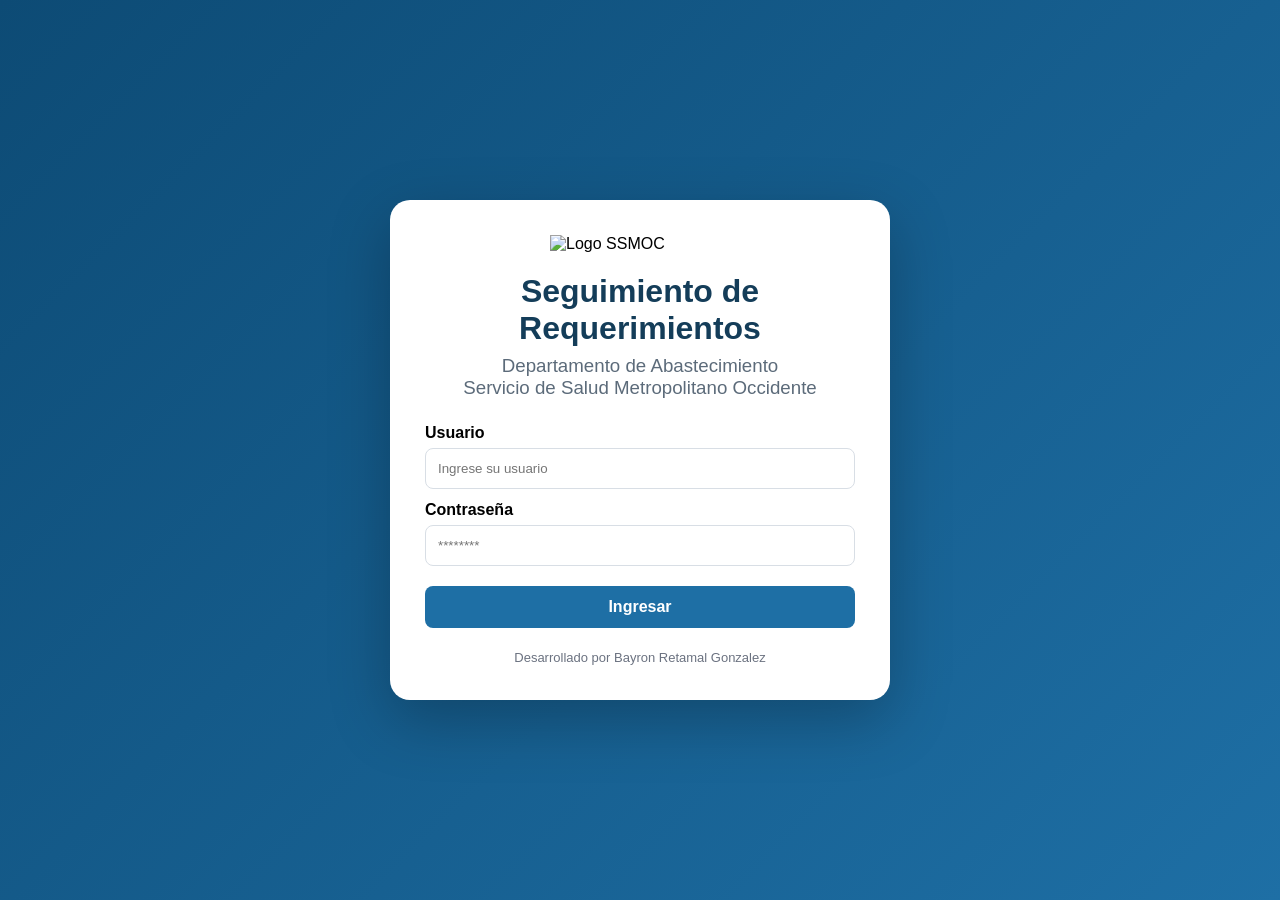
==== index.html @ 5f1ba346 "Agrega prototipo HTML con identidad institucional y crédito de desarrollo" ====
<!DOCTYPE html>
<html lang="es">
<head>
<meta charset="UTF-8">
<meta name="viewport" content="width=device-width, initial-scale=1.0">
<title>Seguimiento de Requerimientos - SSMOC</title>
<style>
body{
    margin:0;
    font-family:Arial,sans-serif;
    background:#f4f6f9;
}
.login{
    min-height:100vh;
    display:flex;
    justify-content:center;
    align-items:center;
    background:linear-gradient(135deg,#0d4b75,#1e6fa5);
}
.card{
    width:430px;
    background:white;
    border-radius:20px;
    padding:35px;
    box-shadow:0 20px 60px rgba(0,0,0,.25);
}
.logo{
    display:block;
    width:180px;
    margin:0 auto 20px;
}
h1{
    margin:0;
    text-align:center;
    color:#143d59;
}
h3{
    margin:8px 0 25px;
    text-align:center;
    color:#5c6b7a;
    font-weight:normal;
}
label{
    display:block;
    margin:12px 0 6px;
    font-weight:bold;
}
input{
    width:100%;
    padding:12px;
    border:1px solid #d8dee5;
    border-radius:8px;
    box-sizing:border-box;
}
button{
    width:100%;
    margin-top:20px;
    padding:12px;
    border:0;
    border-radius:8px;
    background:#1e6fa5;
    color:white;
    font-size:16px;
    font-weight:bold;
    cursor:pointer;
}
.credit{
    margin-top:22px;
    text-align:center;
    color:#6b7280;
    font-size:13px;
}
</style>
</head>
<body>
<div class="login">
<div class="card">
<img src="assets/logo_ssmoc.png" class="logo" alt="Logo SSMOC">
<h1>Seguimiento de Requerimientos</h1>
<h3>Departamento de Abastecimiento<br>Servicio de Salud Metropolitano Occidente</h3>
<label>Usuario</label>
<input placeholder="Ingrese su usuario">
<label>Contraseña</label>
<input type="password" placeholder="********">
<button>Ingresar</button>
<div class="credit">Desarrollado por Bayron Retamal Gonzalez</div>
</div>
</div>
</body>
</html>
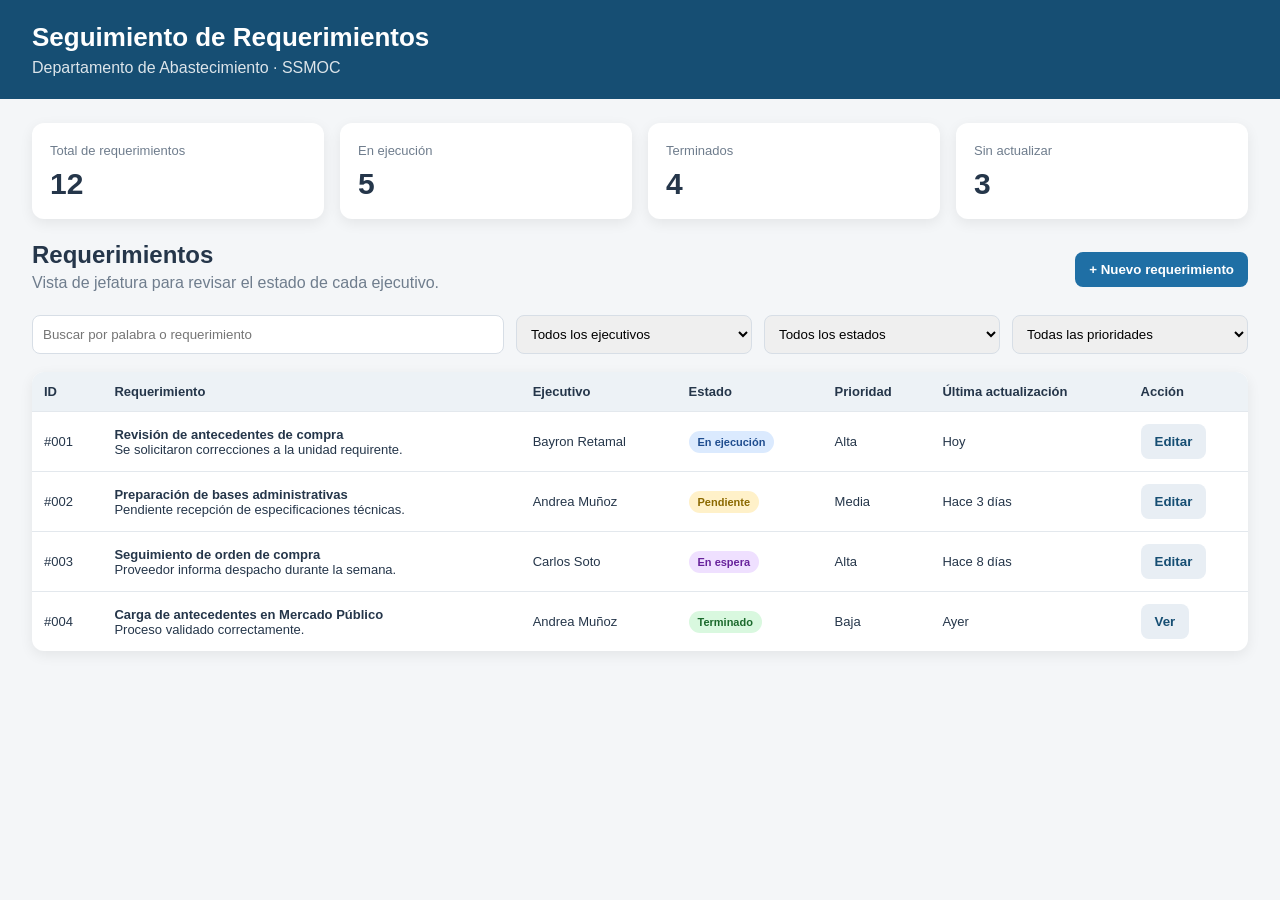
==== commit 6f6b2868: "Reemplaza index con prototipo de seguimiento de Abastecimiento" ====
--- a/index.html
+++ b/index.html
@@ -3,88 +3,103 @@
 <head>
 <meta charset="UTF-8">
 <meta name="viewport" content="width=device-width, initial-scale=1.0">
-<title>Seguimiento de Requerimientos - SSMOC</title>
+<title>Seguimiento de Requerimientos - Abastecimiento SSMOC</title>
 <style>
-body{
-    margin:0;
-    font-family:Arial,sans-serif;
-    background:#f4f6f9;
-}
-.login{
-    min-height:100vh;
-    display:flex;
-    justify-content:center;
-    align-items:center;
-    background:linear-gradient(135deg,#0d4b75,#1e6fa5);
-}
-.card{
-    width:430px;
-    background:white;
-    border-radius:20px;
-    padding:35px;
-    box-shadow:0 20px 60px rgba(0,0,0,.25);
-}
-.logo{
-    display:block;
-    width:180px;
-    margin:0 auto 20px;
-}
-h1{
-    margin:0;
-    text-align:center;
-    color:#143d59;
-}
-h3{
-    margin:8px 0 25px;
-    text-align:center;
-    color:#5c6b7a;
-    font-weight:normal;
-}
-label{
-    display:block;
-    margin:12px 0 6px;
-    font-weight:bold;
-}
-input{
-    width:100%;
-    padding:12px;
-    border:1px solid #d8dee5;
-    border-radius:8px;
-    box-sizing:border-box;
-}
-button{
-    width:100%;
-    margin-top:20px;
-    padding:12px;
-    border:0;
-    border-radius:8px;
-    background:#1e6fa5;
-    color:white;
-    font-size:16px;
-    font-weight:bold;
-    cursor:pointer;
-}
-.credit{
-    margin-top:22px;
-    text-align:center;
-    color:#6b7280;
-    font-size:13px;
-}
+body{margin:0;font-family:Arial,sans-serif;background:#f4f6f8;color:#25364a}
+header{background:#164e73;color:#fff;padding:22px 32px}
+header h1{margin:0;font-size:26px}
+header p{margin:6px 0 0;opacity:.85}
+.container{padding:24px 32px}
+.cards{display:grid;grid-template-columns:repeat(4,1fr);gap:16px;margin-bottom:22px}
+.card{background:#fff;border-radius:12px;padding:18px;box-shadow:0 4px 14px rgba(0,0,0,.07)}
+.card span{color:#6f7d8d;font-size:13px}
+.card strong{display:block;font-size:30px;margin-top:8px}
+.actions{display:flex;gap:12px;justify-content:space-between;align-items:center;margin-bottom:18px}
+button{border:0;border-radius:8px;padding:10px 14px;cursor:pointer;font-weight:bold}
+.primary{background:#1f6fa5;color:#fff}
+.secondary{background:#e8eef4;color:#164e73}
+.filters{display:grid;grid-template-columns:2fr 1fr 1fr 1fr;gap:12px;margin-bottom:18px}
+input,select,textarea{width:100%;padding:10px;border:1px solid #d7dee6;border-radius:8px;box-sizing:border-box}
+table{width:100%;border-collapse:collapse;background:#fff;border-radius:12px;overflow:hidden;box-shadow:0 4px 14px rgba(0,0,0,.07)}
+th{background:#edf2f6;text-align:left;padding:12px;font-size:13px}
+td{padding:12px;border-top:1px solid #e3e8ed;font-size:13px}
+.badge{display:inline-block;padding:5px 9px;border-radius:20px;font-size:11px;font-weight:bold}
+.pendiente{background:#fff1c9;color:#8b6900}
+.ejecucion{background:#dbeafe;color:#1f4d8f}
+.espera{background:#efe0ff;color:#67229b}
+.terminado{background:#d9f8df;color:#1c6a2d}
+.modal{display:none;position:fixed;inset:0;background:rgba(0,0,0,.45);align-items:center;justify-content:center;padding:20px}
+.modal-box{background:#fff;border-radius:14px;padding:22px;width:min(620px,100%)}
+.grid{display:grid;grid-template-columns:1fr 1fr;gap:12px}
+.full{grid-column:1/-1}
+.modal-actions{display:flex;justify-content:flex-end;gap:10px;margin-top:14px}
+@media(max-width:900px){.cards{grid-template-columns:1fr 1fr}.filters{grid-template-columns:1fr 1fr}}
+@media(max-width:600px){.cards,.filters,.grid{grid-template-columns:1fr}.container{padding:18px}.full{grid-column:auto}}
 </style>
 </head>
 <body>
-<div class="login">
-<div class="card">
-<img src="assets/logo_ssmoc.png" class="logo" alt="Logo SSMOC">
+<header>
 <h1>Seguimiento de Requerimientos</h1>
-<h3>Departamento de Abastecimiento<br>Servicio de Salud Metropolitano Occidente</h3>
-<label>Usuario</label>
-<input placeholder="Ingrese su usuario">
-<label>Contraseña</label>
-<input type="password" placeholder="********">
-<button>Ingresar</button>
-<div class="credit">Desarrollado por Bayron Retamal Gonzalez</div>
+<p>Departamento de Abastecimiento · SSMOC</p>
+</header>
+
+<div class="container">
+<div class="cards">
+<div class="card"><span>Total de requerimientos</span><strong>12</strong></div>
+<div class="card"><span>En ejecución</span><strong>5</strong></div>
+<div class="card"><span>Terminados</span><strong>4</strong></div>
+<div class="card"><span>Sin actualizar</span><strong>3</strong></div>
+</div>
+
+<div class="actions">
+<div>
+<h2 style="margin:0">Requerimientos</h2>
+<p style="margin:5px 0;color:#6f7d8d">Vista de jefatura para revisar el estado de cada ejecutivo.</p>
+</div>
+<button class="primary" onclick="abrirModal()">+ Nuevo requerimiento</button>
+</div>
+
+<div class="filters">
+<input placeholder="Buscar por palabra o requerimiento">
+<select><option>Todos los ejecutivos</option><option>Bayron Retamal</option><option>Andrea Muñoz</option><option>Carlos Soto</option></select>
+<select><option>Todos los estados</option><option>Pendiente</option><option>En ejecución</option><option>En espera</option><option>Terminado</option></select>
+<select><option>Todas las prioridades</option><option>Alta</option><option>Media</option><option>Baja</option></select>
+</div>
+
+<table>
+<thead>
+<tr><th>ID</th><th>Requerimiento</th><th>Ejecutivo</th><th>Estado</th><th>Prioridad</th><th>Última actualización</th><th>Acción</th></tr>
+</thead>
+<tbody>
+<tr><td>#001</td><td><b>Revisión de antecedentes de compra</b><br>Se solicitaron correcciones a la unidad requirente.</td><td>Bayron Retamal</td><td><span class="badge ejecucion">En ejecución</span></td><td>Alta</td><td>Hoy</td><td><button class="secondary" onclick="abrirModal()">Editar</button></td></tr>
+<tr><td>#002</td><td><b>Preparación de bases administrativas</b><br>Pendiente recepción de especificaciones técnicas.</td><td>Andrea Muñoz</td><td><span class="badge pendiente">Pendiente</span></td><td>Media</td><td>Hace 3 días</td><td><button class="secondary" onclick="abrirModal()">Editar</button></td></tr>
+<tr><td>#003</td><td><b>Seguimiento de orden de compra</b><br>Proveedor informa despacho durante la semana.</td><td>Carlos Soto</td><td><span class="badge espera">En espera</span></td><td>Alta</td><td>Hace 8 días</td><td><button class="secondary" onclick="abrirModal()">Editar</button></td></tr>
+<tr><td>#004</td><td><b>Carga de antecedentes en Mercado Público</b><br>Proceso validado correctamente.</td><td>Andrea Muñoz</td><td><span class="badge terminado">Terminado</span></td><td>Baja</td><td>Ayer</td><td><button class="secondary" onclick="abrirModal()">Ver</button></td></tr>
+</tbody>
+</table>
+</div>
+
+<div id="modal" class="modal">
+<div class="modal-box">
+<h2>Actualizar requerimiento</h2>
+<div class="grid">
+<div class="full"><label>Requerimiento</label><input value="Revisión de antecedentes de compra"></div>
+<div><label>Ejecutivo</label><select><option>Bayron Retamal</option><option>Andrea Muñoz</option><option>Carlos Soto</option></select></div>
+<div><label>Estado</label><select><option>En ejecución</option><option>Pendiente</option><option>En espera</option><option>Terminado</option></select></div>
+<div><label>Prioridad</label><select><option>Alta</option><option>Media</option><option>Baja</option></select></div>
+<div><label>Fecha compromiso</label><input type="date" value="2026-08-10"></div>
+<div class="full"><label>Última gestión</label><textarea rows="4">Se solicitaron correcciones a la unidad requirente.</textarea></div>
+</div>
+<div class="modal-actions">
+<button class="secondary" onclick="cerrarModal()">Cancelar</button>
+<button class="primary" onclick="cerrarModal()">Guardar</button>
 </div>
 </div>
+</div>
+
+<script>
+function abrirModal(){document.getElementById('modal').style.display='flex'}
+function cerrarModal(){document.getElementById('modal').style.display='none'}
+</script>
 </body>
 </html>
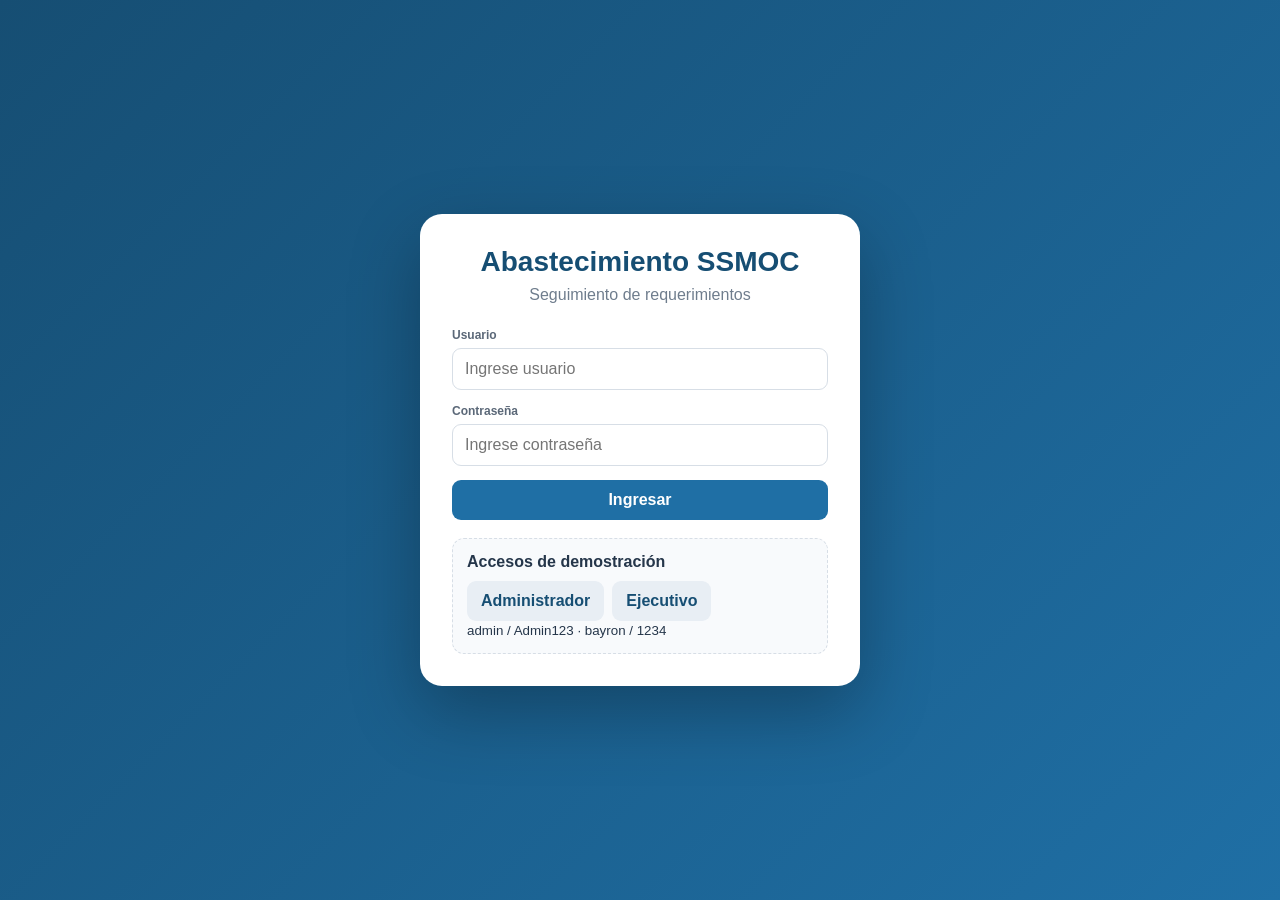
==== commit 53f0357a: "Agrega perfiles de administrador y ejecutivo al prototipo HTML" ====
--- a/index.html
+++ b/index.html
@@ -5,101 +5,103 @@
 <meta name="viewport" content="width=device-width, initial-scale=1.0">
 <title>Seguimiento de Requerimientos - Abastecimiento SSMOC</title>
 <style>
-body{margin:0;font-family:Arial,sans-serif;background:#f4f6f8;color:#25364a}
-header{background:#164e73;color:#fff;padding:22px 32px}
-header h1{margin:0;font-size:26px}
-header p{margin:6px 0 0;opacity:.85}
-.container{padding:24px 32px}
-.cards{display:grid;grid-template-columns:repeat(4,1fr);gap:16px;margin-bottom:22px}
-.card{background:#fff;border-radius:12px;padding:18px;box-shadow:0 4px 14px rgba(0,0,0,.07)}
-.card span{color:#6f7d8d;font-size:13px}
-.card strong{display:block;font-size:30px;margin-top:8px}
-.actions{display:flex;gap:12px;justify-content:space-between;align-items:center;margin-bottom:18px}
-button{border:0;border-radius:8px;padding:10px 14px;cursor:pointer;font-weight:bold}
-.primary{background:#1f6fa5;color:#fff}
-.secondary{background:#e8eef4;color:#164e73}
-.filters{display:grid;grid-template-columns:2fr 1fr 1fr 1fr;gap:12px;margin-bottom:18px}
-input,select,textarea{width:100%;padding:10px;border:1px solid #d7dee6;border-radius:8px;box-sizing:border-box}
-table{width:100%;border-collapse:collapse;background:#fff;border-radius:12px;overflow:hidden;box-shadow:0 4px 14px rgba(0,0,0,.07)}
-th{background:#edf2f6;text-align:left;padding:12px;font-size:13px}
-td{padding:12px;border-top:1px solid #e3e8ed;font-size:13px}
-.badge{display:inline-block;padding:5px 9px;border-radius:20px;font-size:11px;font-weight:bold}
-.pendiente{background:#fff1c9;color:#8b6900}
-.ejecucion{background:#dbeafe;color:#1f4d8f}
-.espera{background:#efe0ff;color:#67229b}
-.terminado{background:#d9f8df;color:#1c6a2d}
-.modal{display:none;position:fixed;inset:0;background:rgba(0,0,0,.45);align-items:center;justify-content:center;padding:20px}
-.modal-box{background:#fff;border-radius:14px;padding:22px;width:min(620px,100%)}
-.grid{display:grid;grid-template-columns:1fr 1fr;gap:12px}
-.full{grid-column:1/-1}
-.modal-actions{display:flex;justify-content:flex-end;gap:10px;margin-top:14px}
-@media(max-width:900px){.cards{grid-template-columns:1fr 1fr}.filters{grid-template-columns:1fr 1fr}}
-@media(max-width:600px){.cards,.filters,.grid{grid-template-columns:1fr}.container{padding:18px}.full{grid-column:auto}}
+:root{--azul:#164e73;--azul2:#1f6fa5;--fondo:#f4f6f8;--texto:#25364a;--muted:#6f7d8d;--borde:#d7dee6;--rojo:#d92d20}
+*{box-sizing:border-box}body{margin:0;font-family:Arial,sans-serif;background:var(--fondo);color:var(--texto)}button,input,select,textarea{font:inherit}.hidden{display:none!important}
+.login{min-height:100vh;display:grid;place-items:center;background:linear-gradient(135deg,#164e73,#1f6fa5);padding:24px}.login-card{width:min(440px,100%);background:white;border-radius:22px;padding:32px;box-shadow:0 26px 70px rgba(0,0,0,.28)}.login-card h1{margin:0;text-align:center;color:var(--azul);font-size:28px}.login-card p{text-align:center;color:var(--muted);margin:8px 0 24px}.field{margin-bottom:14px}label{display:block;font-size:12px;font-weight:bold;color:#5b6878;margin-bottom:6px}input,select,textarea{width:100%;padding:11px 12px;border:1px solid var(--borde);border-radius:9px;background:white}.btn{border:0;border-radius:9px;padding:11px 14px;font-weight:bold;cursor:pointer}.primary{background:var(--azul2);color:white}.secondary{background:#e8eef4;color:var(--azul)}.danger{background:#fde9e7;color:var(--rojo)}.block{width:100%}.demo{margin-top:18px;padding:14px;border:1px dashed var(--borde);border-radius:12px;background:#f8fafc}.demo-row{display:flex;gap:8px;margin-top:10px}.error{margin-top:12px;color:#b42318;font-size:13px;text-align:center}
+.app{display:grid;grid-template-columns:260px 1fr;min-height:100vh}.sidebar{background:linear-gradient(180deg,#164e73,#0b3049);color:white;padding:20px 18px;position:sticky;top:0;height:100vh}.brand{font-size:19px;font-weight:800;margin-bottom:20px}.profile{background:rgba(255,255,255,.11);padding:14px;border-radius:12px;margin-bottom:18px}.avatar{width:44px;height:44px;border-radius:50%;background:white;color:var(--azul);display:grid;place-items:center;font-weight:800;margin-bottom:8px}.profile span{display:block;font-size:12px;opacity:.8}.nav button{width:100%;text-align:left;background:transparent;color:white;border:0;padding:12px;border-radius:9px;margin-bottom:6px;cursor:pointer}.nav button:hover,.nav button.active{background:rgba(255,255,255,.14)}.logout{position:absolute;left:18px;right:18px;bottom:20px}.main{padding:26px 30px 44px}.hero{background:var(--azul);color:white;padding:22px 26px;border-radius:15px;margin-bottom:18px}.hero h1{margin:0;font-size:28px}.hero p{margin:6px 0 0;opacity:.86}.cards{display:grid;grid-template-columns:repeat(5,1fr);gap:14px;margin-bottom:20px}.card{background:white;border-radius:13px;padding:18px;box-shadow:0 4px 14px rgba(0,0,0,.07)}.card span{color:var(--muted);font-size:13px}.card strong{display:block;font-size:30px;margin-top:8px}.actions{display:flex;justify-content:space-between;align-items:center;gap:14px;margin-bottom:16px}.filters{display:grid;grid-template-columns:2fr 1fr 1fr 1fr;gap:12px;margin-bottom:16px}.table-wrap{overflow:auto;background:white;border-radius:13px;box-shadow:0 4px 14px rgba(0,0,0,.07)}table{width:100%;border-collapse:collapse;min-width:980px}th{background:#edf2f6;text-align:left;padding:12px;font-size:13px}td{padding:12px;border-top:1px solid #e3e8ed;font-size:13px;vertical-align:top}.badge{display:inline-block;padding:5px 9px;border-radius:20px;font-size:11px;font-weight:bold}.pendiente{background:#fff1c9;color:#8b6900}.ejecucion{background:#dbeafe;color:#1f4d8f}.espera{background:#efe0ff;color:#67229b}.terminado{background:#d9f8df;color:#1c6a2d}.admin-panel,.profile-panel{background:white;border-radius:13px;padding:18px;box-shadow:0 4px 14px rgba(0,0,0,.07);margin-bottom:16px}.user-grid{display:grid;grid-template-columns:repeat(3,1fr);gap:14px}.user-card{border:1px solid var(--borde);border-radius:12px;padding:15px}.user-card strong{display:block}.user-card small{color:var(--muted)}.user-actions{display:flex;gap:8px;margin-top:12px}.modal{display:none;position:fixed;inset:0;background:rgba(0,0,0,.48);align-items:center;justify-content:center;padding:20px;z-index:20}.modal-box{background:white;border-radius:14px;padding:22px;width:min(700px,100%);max-height:90vh;overflow:auto}.grid{display:grid;grid-template-columns:1fr 1fr;gap:12px}.full{grid-column:1/-1}.modal-actions{display:flex;justify-content:flex-end;gap:10px;margin-top:14px}.notice{background:#eaf4ff;border-left:4px solid var(--azul2);padding:12px;border-radius:0 10px 10px 0;margin-bottom:16px}
+@media(max-width:1000px){.cards{grid-template-columns:repeat(2,1fr)}.user-grid{grid-template-columns:1fr 1fr}}@media(max-width:760px){.app{grid-template-columns:1fr}.sidebar{height:auto;position:relative}.logout{position:static;margin-top:18px}.cards,.filters,.grid,.user-grid{grid-template-columns:1fr}.main{padding:18px}.full{grid-column:auto}}
 </style>
 </head>
 <body>
-<header>
-<h1>Seguimiento de Requerimientos</h1>
-<p>Departamento de Abastecimiento · SSMOC</p>
-</header>
+<section id="login" class="login">
+  <div class="login-card">
+    <h1>Abastecimiento SSMOC</h1>
+    <p>Seguimiento de requerimientos</p>
+    <div class="field"><label>Usuario</label><input id="usuario" placeholder="Ingrese usuario"></div>
+    <div class="field"><label>Contraseña</label><input id="clave" type="password" placeholder="Ingrese contraseña"></div>
+    <button class="btn primary block" onclick="iniciarSesion()">Ingresar</button>
+    <div id="loginError" class="error"></div>
+    <div class="demo"><strong>Accesos de demostración</strong><div class="demo-row"><button class="btn secondary" onclick="accesoDemo('admin')">Administrador</button><button class="btn secondary" onclick="accesoDemo('bayron')">Ejecutivo</button></div><small>admin / Admin123 · bayron / 1234</small></div>
+  </div>
+</section>
 
-<div class="container">
-<div class="cards">
-<div class="card"><span>Total de requerimientos</span><strong>12</strong></div>
-<div class="card"><span>En ejecución</span><strong>5</strong></div>
-<div class="card"><span>Terminados</span><strong>4</strong></div>
-<div class="card"><span>Sin actualizar</span><strong>3</strong></div>
-</div>
+<section id="app" class="app hidden">
+  <aside class="sidebar">
+    <div class="brand">📦 Abastecimiento SSMOC</div>
+    <div class="profile"><div id="avatar" class="avatar">AR</div><strong id="nombrePerfil">Administrador</strong><span id="rolPerfil">Administrador</span></div>
+    <div class="nav">
+      <button class="active" onclick="mostrar('resumen',this)">🏠 Resumen</button>
+      <button onclick="mostrar('requerimientos',this)">📋 Requerimientos</button>
+      <button class="solo-admin" onclick="mostrar('usuarios',this)">👥 Administrar usuarios</button>
+      <button onclick="mostrar('miPerfil',this)">👤 Mi perfil</button>
+    </div>
+    <button class="btn secondary logout" onclick="cerrarSesion()">Cerrar sesión</button>
+  </aside>
 
-<div class="actions">
-<div>
-<h2 style="margin:0">Requerimientos</h2>
-<p style="margin:5px 0;color:#6f7d8d">Vista de jefatura para revisar el estado de cada ejecutivo.</p>
-</div>
-<button class="primary" onclick="abrirModal()">+ Nuevo requerimiento</button>
-</div>
+  <main class="main">
+    <section id="resumen">
+      <div class="hero"><h1 id="tituloResumen">Resumen ejecutivo</h1><p id="subtituloResumen">Estado general de los requerimientos.</p></div>
+      <div id="avisoRol" class="notice"></div>
+      <div class="cards"><div class="card"><span>Total</span><strong id="kpiTotal">0</strong></div><div class="card"><span>Pendientes</span><strong id="kpiPendientes">0</strong></div><div class="card"><span>En ejecución</span><strong id="kpiEjecucion">0</strong></div><div class="card"><span>Terminados</span><strong id="kpiTerminados">0</strong></div><div class="card"><span>Sin actualizar</span><strong id="kpiSinActualizar">0</strong></div></div>
+      <div class="admin-panel"><h2>Requerimientos prioritarios</h2><div id="prioritarios"></div></div>
+    </section>
 
-<div class="filters">
-<input placeholder="Buscar por palabra o requerimiento">
-<select><option>Todos los ejecutivos</option><option>Bayron Retamal</option><option>Andrea Muñoz</option><option>Carlos Soto</option></select>
-<select><option>Todos los estados</option><option>Pendiente</option><option>En ejecución</option><option>En espera</option><option>Terminado</option></select>
-<select><option>Todas las prioridades</option><option>Alta</option><option>Media</option><option>Baja</option></select>
-</div>
+    <section id="requerimientos" class="hidden">
+      <div class="actions"><div><h1 style="margin:0">Requerimientos</h1><p style="color:var(--muted)">Seguimiento y trazabilidad de gestiones.</p></div><button class="btn primary solo-admin" onclick="abrirNuevo()">+ Nuevo requerimiento</button></div>
+      <div class="filters"><input id="buscar" placeholder="Buscar por palabra" oninput="renderTabla()"><select id="filtroEjecutivo" class="solo-admin" onchange="renderTabla()"><option value="">Todos los ejecutivos</option></select><select id="filtroEstado" onchange="renderTabla()"><option value="">Todos los estados</option><option>Pendiente</option><option>En ejecución</option><option>En espera</option><option>Terminado</option></select><select id="filtroPrioridad" onchange="renderTabla()"><option value="">Todas las prioridades</option><option>Alta</option><option>Media</option><option>Baja</option></select></div>
+      <div class="table-wrap"><table><thead><tr><th>ID</th><th>Requerimiento</th><th>Ejecutivo</th><th>Estado</th><th>Prioridad</th><th>Última actualización</th><th>Acción</th></tr></thead><tbody id="tablaRequerimientos"></tbody></table></div>
+    </section>
 
-<table>
-<thead>
-<tr><th>ID</th><th>Requerimiento</th><th>Ejecutivo</th><th>Estado</th><th>Prioridad</th><th>Última actualización</th><th>Acción</th></tr>
-</thead>
-<tbody>
-<tr><td>#001</td><td><b>Revisión de antecedentes de compra</b><br>Se solicitaron correcciones a la unidad requirente.</td><td>Bayron Retamal</td><td><span class="badge ejecucion">En ejecución</span></td><td>Alta</td><td>Hoy</td><td><button class="secondary" onclick="abrirModal()">Editar</button></td></tr>
-<tr><td>#002</td><td><b>Preparación de bases administrativas</b><br>Pendiente recepción de especificaciones técnicas.</td><td>Andrea Muñoz</td><td><span class="badge pendiente">Pendiente</span></td><td>Media</td><td>Hace 3 días</td><td><button class="secondary" onclick="abrirModal()">Editar</button></td></tr>
-<tr><td>#003</td><td><b>Seguimiento de orden de compra</b><br>Proveedor informa despacho durante la semana.</td><td>Carlos Soto</td><td><span class="badge espera">En espera</span></td><td>Alta</td><td>Hace 8 días</td><td><button class="secondary" onclick="abrirModal()">Editar</button></td></tr>
-<tr><td>#004</td><td><b>Carga de antecedentes en Mercado Público</b><br>Proceso validado correctamente.</td><td>Andrea Muñoz</td><td><span class="badge terminado">Terminado</span></td><td>Baja</td><td>Ayer</td><td><button class="secondary" onclick="abrirModal()">Ver</button></td></tr>
-</tbody>
-</table>
-</div>
+    <section id="usuarios" class="hidden solo-admin">
+      <div class="actions"><div><h1 style="margin:0">Administrar usuarios</h1><p style="color:var(--muted)">Crear, editar y desactivar perfiles.</p></div><button class="btn primary" onclick="abrirUsuario()">+ Crear usuario</button></div>
+      <div id="listaUsuarios" class="user-grid"></div>
+    </section>
 
-<div id="modal" class="modal">
-<div class="modal-box">
-<h2>Actualizar requerimiento</h2>
-<div class="grid">
-<div class="full"><label>Requerimiento</label><input value="Revisión de antecedentes de compra"></div>
-<div><label>Ejecutivo</label><select><option>Bayron Retamal</option><option>Andrea Muñoz</option><option>Carlos Soto</option></select></div>
-<div><label>Estado</label><select><option>En ejecución</option><option>Pendiente</option><option>En espera</option><option>Terminado</option></select></div>
-<div><label>Prioridad</label><select><option>Alta</option><option>Media</option><option>Baja</option></select></div>
-<div><label>Fecha compromiso</label><input type="date" value="2026-08-10"></div>
-<div class="full"><label>Última gestión</label><textarea rows="4">Se solicitaron correcciones a la unidad requirente.</textarea></div>
-</div>
-<div class="modal-actions">
-<button class="secondary" onclick="cerrarModal()">Cancelar</button>
-<button class="primary" onclick="cerrarModal()">Guardar</button>
-</div>
-</div>
-</div>
+    <section id="miPerfil" class="hidden">
+      <div class="hero"><h1>Mi perfil</h1><p>Información de acceso y rol asignado.</p></div>
+      <div class="profile-panel"><p><strong>Nombre:</strong> <span id="perfilNombreDetalle"></span></p><p><strong>Usuario:</strong> <span id="perfilUsuarioDetalle"></span></p><p><strong>Rol:</strong> <span id="perfilRolDetalle"></span></p><p><strong>Permisos:</strong> <span id="perfilPermisos"></span></p></div>
+    </section>
+  </main>
+</section>
+
+<div id="modalReq" class="modal"><div class="modal-box"><h2 id="modalReqTitulo">Actualizar requerimiento</h2><div class="grid"><div class="full"><label>Título</label><input id="reqTitulo"></div><div><label>Ejecutivo</label><select id="reqEjecutivo"></select></div><div><label>Estado</label><select id="reqEstado"><option>Pendiente</option><option>En ejecución</option><option>En espera</option><option>Terminado</option></select></div><div><label>Prioridad</label><select id="reqPrioridad"><option>Alta</option><option>Media</option><option>Baja</option></select></div><div><label>Última actualización</label><input id="reqFecha"></div><div class="full"><label>Última gestión</label><textarea id="reqGestion"></textarea></div></div><div class="modal-actions"><button class="btn secondary" onclick="cerrarModalReq()">Cancelar</button><button class="btn primary" onclick="guardarRequerimiento()">Guardar</button></div></div></div>
+
+<div id="modalUsuario" class="modal"><div class="modal-box"><h2>Crear usuario</h2><div class="grid"><div><label>Usuario</label><input id="nuevoUsuario"></div><div><label>Nombre completo</label><input id="nuevoNombre"></div><div><label>Contraseña</label><input id="nuevaClave" type="password"></div><div><label>Rol</label><select id="nuevoRol"><option value="ejecutivo">Ejecutivo</option><option value="administrador">Administrador</option></select></div></div><div class="modal-actions"><button class="btn secondary" onclick="cerrarUsuario()">Cancelar</button><button class="btn primary" onclick="guardarUsuario()">Crear usuario</button></div></div></div>
 
 <script>
-function abrirModal(){document.getElementById('modal').style.display='flex'}
-function cerrarModal(){document.getElementById('modal').style.display='none'}
+const usuarios=[
+ {usuario:'admin',clave:'Admin123',nombre:'Administrador Abastecimiento',rol:'administrador',activo:true},
+ {usuario:'bayron',clave:'1234',nombre:'Bayron Retamal',rol:'ejecutivo',activo:true},
+ {usuario:'andrea',clave:'1234',nombre:'Andrea Muñoz',rol:'ejecutivo',activo:true},
+ {usuario:'carlos',clave:'1234',nombre:'Carlos Soto',rol:'ejecutivo',activo:true}
+];
+let requerimientos=[
+ {id:'#001',titulo:'Revisión de antecedentes de compra',gestion:'Se solicitaron correcciones a la unidad requirente.',ejecutivo:'bayron',estado:'En ejecución',prioridad:'Alta',fecha:'Hoy'},
+ {id:'#002',titulo:'Preparación de bases administrativas',gestion:'Pendiente recepción de especificaciones técnicas.',ejecutivo:'andrea',estado:'Pendiente',prioridad:'Media',fecha:'Hace 3 días'},
+ {id:'#003',titulo:'Seguimiento de orden de compra',gestion:'Proveedor informa despacho durante la semana.',ejecutivo:'carlos',estado:'En espera',prioridad:'Alta',fecha:'Hace 8 días'},
+ {id:'#004',titulo:'Carga de antecedentes en Mercado Público',gestion:'Proceso validado correctamente.',ejecutivo:'andrea',estado:'Terminado',prioridad:'Baja',fecha:'Ayer'}
+];
+let sesion=null, editando=null;
+function accesoDemo(u){document.getElementById('usuario').value=u;document.getElementById('clave').value=u==='admin'?'Admin123':'1234';iniciarSesion()}
+function iniciarSesion(){const u=document.getElementById('usuario').value.trim().toLowerCase();const c=document.getElementById('clave').value;const encontrado=usuarios.find(x=>x.usuario===u&&x.clave===c&&x.activo);if(!encontrado){document.getElementById('loginError').textContent='Usuario o contraseña incorrectos.';return}sesion=encontrado;document.getElementById('login').classList.add('hidden');document.getElementById('app').classList.remove('hidden');configurarPerfil();renderTodo()}
+function cerrarSesion(){location.reload()}
+function configurarPerfil(){const admin=sesion.rol==='administrador';document.getElementById('nombrePerfil').textContent=sesion.nombre;document.getElementById('rolPerfil').textContent=admin?'Administrador':'Ejecutivo';document.getElementById('avatar').textContent=sesion.nombre.split(' ').map(x=>x[0]).slice(0,2).join('');document.querySelectorAll('.solo-admin').forEach(x=>x.classList.toggle('hidden',!admin));document.getElementById('tituloResumen').textContent=admin?'Resumen ejecutivo':'Mis requerimientos';document.getElementById('subtituloResumen').textContent=admin?'Estado general de todos los ejecutivos.':'Seguimiento de los requerimientos asignados.';document.getElementById('avisoRol').innerHTML=admin?'<strong>Perfil administrador:</strong> puede visualizar todos los requerimientos, asignar ejecutivos y administrar usuarios.':'<strong>Perfil ejecutivo:</strong> puede visualizar y actualizar solamente sus requerimientos.';document.getElementById('perfilNombreDetalle').textContent=sesion.nombre;document.getElementById('perfilUsuarioDetalle').textContent=sesion.usuario;document.getElementById('perfilRolDetalle').textContent=admin?'Administrador':'Ejecutivo';document.getElementById('perfilPermisos').textContent=admin?'Control total del sistema.':'Consulta y actualización de requerimientos propios.'}
+function mostrar(id,btn){['resumen','requerimientos','usuarios','miPerfil'].forEach(x=>document.getElementById(x).classList.add('hidden'));document.getElementById(id).classList.remove('hidden');document.querySelectorAll('.nav button').forEach(x=>x.classList.remove('active'));btn.classList.add('active')}
+function visibles(){return sesion.rol==='administrador'?requerimientos:requerimientos.filter(r=>r.ejecutivo===sesion.usuario)}
+function nombreUsuario(u){return usuarios.find(x=>x.usuario===u)?.nombre||u}
+function claseEstado(e){return e==='Pendiente'?'pendiente':e==='En ejecución'?'ejecucion':e==='En espera'?'espera':'terminado'}
+function renderTodo(){renderKpis();renderTabla();renderUsuarios();cargarSelects()}
+function renderKpis(){const v=visibles();document.getElementById('kpiTotal').textContent=v.length;document.getElementById('kpiPendientes').textContent=v.filter(x=>x.estado==='Pendiente').length;document.getElementById('kpiEjecucion').textContent=v.filter(x=>x.estado==='En ejecución').length;document.getElementById('kpiTerminados').textContent=v.filter(x=>x.estado==='Terminado').length;document.getElementById('kpiSinActualizar').textContent=v.filter(x=>x.fecha.includes('8')).length;document.getElementById('prioritarios').innerHTML=v.filter(x=>x.prioridad==='Alta'&&x.estado!=='Terminado').map(x=>`<div class="notice"><strong>${x.titulo}</strong><br><small>${nombreUsuario(x.ejecutivo)} · ${x.estado} · ${x.fecha}</small></div>`).join('')||'<p>No hay requerimientos prioritarios.</p>'}
+function renderTabla(){const q=(document.getElementById('buscar')?.value||'').toLowerCase();const fe=document.getElementById('filtroEjecutivo')?.value||'';const fs=document.getElementById('filtroEstado')?.value||'';const fp=document.getElementById('filtroPrioridad')?.value||'';const data=visibles().filter(r=>(!q||(r.titulo+' '+r.gestion).toLowerCase().includes(q))&&(!fe||r.ejecutivo===fe)&&(!fs||r.estado===fs)&&(!fp||r.prioridad===fp));document.getElementById('tablaRequerimientos').innerHTML=data.map(r=>`<tr><td>${r.id}</td><td><b>${r.titulo}</b><br>${r.gestion}</td><td>${nombreUsuario(r.ejecutivo)}</td><td><span class="badge ${claseEstado(r.estado)}">${r.estado}</span></td><td>${r.prioridad}</td><td>${r.fecha}</td><td><button class="btn secondary" onclick="editarRequerimiento('${r.id}')">${sesion.rol==='administrador'?'Editar':'Actualizar'}</button></td></tr>`).join('')}
+function cargarSelects(){const execs=usuarios.filter(x=>x.rol==='ejecutivo'&&x.activo);document.getElementById('filtroEjecutivo').innerHTML='<option value="">Todos los ejecutivos</option>'+execs.map(x=>`<option value="${x.usuario}">${x.nombre}</option>`).join('');document.getElementById('reqEjecutivo').innerHTML=execs.map(x=>`<option value="${x.usuario}">${x.nombre}</option>`).join('')}
+function abrirNuevo(){editando=null;document.getElementById('modalReqTitulo').textContent='Nuevo requerimiento';['reqTitulo','reqGestion'].forEach(x=>document.getElementById(x).value='');document.getElementById('reqEstado').value='Pendiente';document.getElementById('reqPrioridad').value='Media';document.getElementById('reqFecha').value='Hoy';document.getElementById('modalReq').style.display='flex'}
+function editarRequerimiento(id){editando=id;const r=requerimientos.find(x=>x.id===id);document.getElementById('modalReqTitulo').textContent='Actualizar requerimiento';document.getElementById('reqTitulo').value=r.titulo;document.getElementById('reqEjecutivo').value=r.ejecutivo;document.getElementById('reqEstado').value=r.estado;document.getElementById('reqPrioridad').value=r.prioridad;document.getElementById('reqFecha').value=r.fecha;document.getElementById('reqGestion').value=r.gestion;if(sesion.rol==='ejecutivo'){document.getElementById('reqEjecutivo').disabled=true;document.getElementById('reqTitulo').disabled=true}else{document.getElementById('reqEjecutivo').disabled=false;document.getElementById('reqTitulo').disabled=false}document.getElementById('modalReq').style.display='flex'}
+function cerrarModalReq(){document.getElementById('modalReq').style.display='none'}
+function guardarRequerimiento(){if(editando){const r=requerimientos.find(x=>x.id===editando);r.titulo=document.getElementById('reqTitulo').value;r.ejecutivo=document.getElementById('reqEjecutivo').value;r.estado=document.getElementById('reqEstado').value;r.prioridad=document.getElementById('reqPrioridad').value;r.fecha=document.getElementById('reqFecha').value;r.gestion=document.getElementById('reqGestion').value}else{requerimientos.push({id:'#'+String(requerimientos.length+1).padStart(3,'0'),titulo:document.getElementById('reqTitulo').value,gestion:document.getElementById('reqGestion').value,ejecutivo:document.getElementById('reqEjecutivo').value,estado:document.getElementById('reqEstado').value,prioridad:document.getElementById('reqPrioridad').value,fecha:document.getElementById('reqFecha').value})}cerrarModalReq();renderTodo()}
+function renderUsuarios(){document.getElementById('listaUsuarios').innerHTML=usuarios.map(u=>`<div class="user-card"><strong>${u.nombre}</strong><small>${u.rol==='administrador'?'Administrador':'Ejecutivo'} · ${u.activo?'Activo':'Inactivo'}</small><div class="user-actions"><button class="btn secondary">Editar</button><button class="btn danger" onclick="toggleUsuario('${u.usuario}')">${u.activo?'Desactivar':'Activar'}</button></div></div>`).join('')}
+function toggleUsuario(u){const x=usuarios.find(y=>y.usuario===u);if(u==='admin')return alert('El administrador principal no puede desactivarse.');x.activo=!x.activo;renderUsuarios();cargarSelects()}
+function abrirUsuario(){document.getElementById('modalUsuario').style.display='flex'}function cerrarUsuario(){document.getElementById('modalUsuario').style.display='none'}
+function guardarUsuario(){const u=document.getElementById('nuevoUsuario').value.trim().toLowerCase();const n=document.getElementById('nuevoNombre').value.trim();const c=document.getElementById('nuevaClave').value;const r=document.getElementById('nuevoRol').value;if(!u||!n||!c)return alert('Complete todos los campos.');if(usuarios.some(x=>x.usuario===u))return alert('Ese usuario ya existe.');usuarios.push({usuario:u,clave:c,nombre:n,rol:r,activo:true});cerrarUsuario();renderTodo()}
 </script>
 </body>
-</html>
+</html>
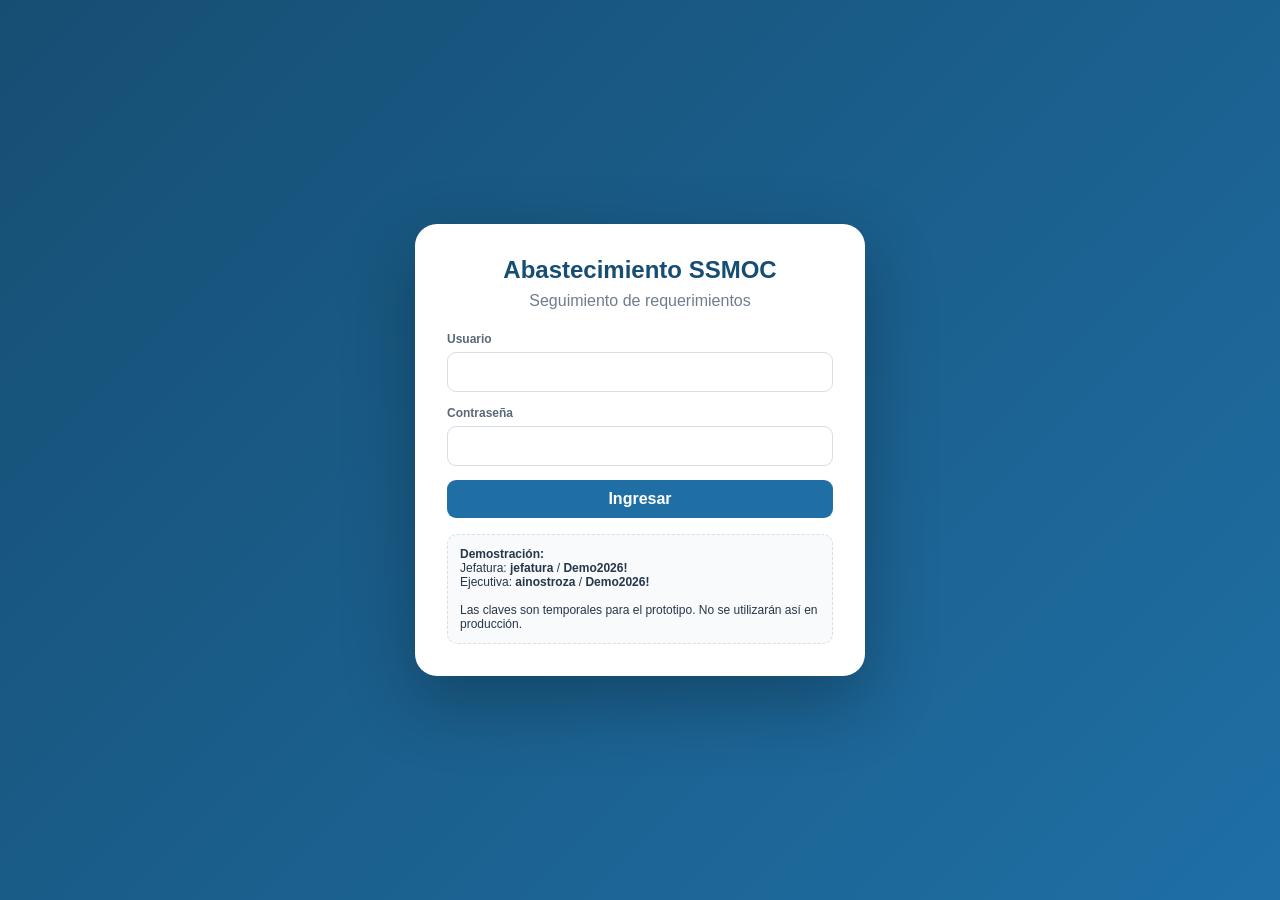
==== commit 996b5c54: "Incorpora ejecutivos reales, creación propia, asignaciones y trazabilidad" ====
--- a/index.html
+++ b/index.html
@@ -1,107 +1,58 @@
 <!DOCTYPE html>
 <html lang="es">
 <head>
-<meta charset="UTF-8">
-<meta name="viewport" content="width=device-width, initial-scale=1.0">
-<title>Seguimiento de Requerimientos - Abastecimiento SSMOC</title>
+<meta charset="UTF-8"><meta name="viewport" content="width=device-width,initial-scale=1.0">
+<title>Seguimiento de Requerimientos · Abastecimiento SSMOC</title>
 <style>
-:root{--azul:#164e73;--azul2:#1f6fa5;--fondo:#f4f6f8;--texto:#25364a;--muted:#6f7d8d;--borde:#d7dee6;--rojo:#d92d20}
-*{box-sizing:border-box}body{margin:0;font-family:Arial,sans-serif;background:var(--fondo);color:var(--texto)}button,input,select,textarea{font:inherit}.hidden{display:none!important}
-.login{min-height:100vh;display:grid;place-items:center;background:linear-gradient(135deg,#164e73,#1f6fa5);padding:24px}.login-card{width:min(440px,100%);background:white;border-radius:22px;padding:32px;box-shadow:0 26px 70px rgba(0,0,0,.28)}.login-card h1{margin:0;text-align:center;color:var(--azul);font-size:28px}.login-card p{text-align:center;color:var(--muted);margin:8px 0 24px}.field{margin-bottom:14px}label{display:block;font-size:12px;font-weight:bold;color:#5b6878;margin-bottom:6px}input,select,textarea{width:100%;padding:11px 12px;border:1px solid var(--borde);border-radius:9px;background:white}.btn{border:0;border-radius:9px;padding:11px 14px;font-weight:bold;cursor:pointer}.primary{background:var(--azul2);color:white}.secondary{background:#e8eef4;color:var(--azul)}.danger{background:#fde9e7;color:var(--rojo)}.block{width:100%}.demo{margin-top:18px;padding:14px;border:1px dashed var(--borde);border-radius:12px;background:#f8fafc}.demo-row{display:flex;gap:8px;margin-top:10px}.error{margin-top:12px;color:#b42318;font-size:13px;text-align:center}
-.app{display:grid;grid-template-columns:260px 1fr;min-height:100vh}.sidebar{background:linear-gradient(180deg,#164e73,#0b3049);color:white;padding:20px 18px;position:sticky;top:0;height:100vh}.brand{font-size:19px;font-weight:800;margin-bottom:20px}.profile{background:rgba(255,255,255,.11);padding:14px;border-radius:12px;margin-bottom:18px}.avatar{width:44px;height:44px;border-radius:50%;background:white;color:var(--azul);display:grid;place-items:center;font-weight:800;margin-bottom:8px}.profile span{display:block;font-size:12px;opacity:.8}.nav button{width:100%;text-align:left;background:transparent;color:white;border:0;padding:12px;border-radius:9px;margin-bottom:6px;cursor:pointer}.nav button:hover,.nav button.active{background:rgba(255,255,255,.14)}.logout{position:absolute;left:18px;right:18px;bottom:20px}.main{padding:26px 30px 44px}.hero{background:var(--azul);color:white;padding:22px 26px;border-radius:15px;margin-bottom:18px}.hero h1{margin:0;font-size:28px}.hero p{margin:6px 0 0;opacity:.86}.cards{display:grid;grid-template-columns:repeat(5,1fr);gap:14px;margin-bottom:20px}.card{background:white;border-radius:13px;padding:18px;box-shadow:0 4px 14px rgba(0,0,0,.07)}.card span{color:var(--muted);font-size:13px}.card strong{display:block;font-size:30px;margin-top:8px}.actions{display:flex;justify-content:space-between;align-items:center;gap:14px;margin-bottom:16px}.filters{display:grid;grid-template-columns:2fr 1fr 1fr 1fr;gap:12px;margin-bottom:16px}.table-wrap{overflow:auto;background:white;border-radius:13px;box-shadow:0 4px 14px rgba(0,0,0,.07)}table{width:100%;border-collapse:collapse;min-width:980px}th{background:#edf2f6;text-align:left;padding:12px;font-size:13px}td{padding:12px;border-top:1px solid #e3e8ed;font-size:13px;vertical-align:top}.badge{display:inline-block;padding:5px 9px;border-radius:20px;font-size:11px;font-weight:bold}.pendiente{background:#fff1c9;color:#8b6900}.ejecucion{background:#dbeafe;color:#1f4d8f}.espera{background:#efe0ff;color:#67229b}.terminado{background:#d9f8df;color:#1c6a2d}.admin-panel,.profile-panel{background:white;border-radius:13px;padding:18px;box-shadow:0 4px 14px rgba(0,0,0,.07);margin-bottom:16px}.user-grid{display:grid;grid-template-columns:repeat(3,1fr);gap:14px}.user-card{border:1px solid var(--borde);border-radius:12px;padding:15px}.user-card strong{display:block}.user-card small{color:var(--muted)}.user-actions{display:flex;gap:8px;margin-top:12px}.modal{display:none;position:fixed;inset:0;background:rgba(0,0,0,.48);align-items:center;justify-content:center;padding:20px;z-index:20}.modal-box{background:white;border-radius:14px;padding:22px;width:min(700px,100%);max-height:90vh;overflow:auto}.grid{display:grid;grid-template-columns:1fr 1fr;gap:12px}.full{grid-column:1/-1}.modal-actions{display:flex;justify-content:flex-end;gap:10px;margin-top:14px}.notice{background:#eaf4ff;border-left:4px solid var(--azul2);padding:12px;border-radius:0 10px 10px 0;margin-bottom:16px}
-@media(max-width:1000px){.cards{grid-template-columns:repeat(2,1fr)}.user-grid{grid-template-columns:1fr 1fr}}@media(max-width:760px){.app{grid-template-columns:1fr}.sidebar{height:auto;position:relative}.logout{position:static;margin-top:18px}.cards,.filters,.grid,.user-grid{grid-template-columns:1fr}.main{padding:18px}.full{grid-column:auto}}
-</style>
-</head>
+:root{--azul:#164e73;--azul2:#1f6fa5;--fondo:#f4f6f8;--texto:#25364a;--muted:#6f7d8d;--borde:#d7dee6;--rojo:#c7342e;--verde:#217a45;--amarillo:#9a6a00}
+*{box-sizing:border-box}body{margin:0;font-family:Arial,sans-serif;background:var(--fondo);color:var(--texto)}button,input,select,textarea{font:inherit}.hidden{display:none!important}.btn{border:0;border-radius:9px;padding:10px 14px;font-weight:700;cursor:pointer}.primary{background:var(--azul2);color:#fff}.secondary{background:#e8eef4;color:var(--azul)}.danger{background:#fde9e7;color:var(--rojo)}input,select,textarea{width:100%;padding:10px 12px;border:1px solid var(--borde);border-radius:9px;background:#fff}label{display:block;font-size:12px;font-weight:700;color:#5b6878;margin-bottom:6px}
+.login{min-height:100vh;display:grid;place-items:center;background:linear-gradient(135deg,#164e73,#1f6fa5);padding:24px}.login-card{width:min(450px,100%);background:#fff;border-radius:22px;padding:32px;box-shadow:0 26px 70px rgba(0,0,0,.28)}.login-card h1{text-align:center;color:var(--azul);margin:0}.login-card p{text-align:center;color:var(--muted);margin:8px 0 22px}.field{margin-bottom:14px}.error{color:#b42318;text-align:center;margin-top:12px}.demo{margin-top:16px;padding:12px;background:#f8fafc;border:1px dashed var(--borde);border-radius:10px;font-size:12px}
+.app{display:grid;grid-template-columns:270px 1fr;min-height:100vh}.sidebar{background:linear-gradient(180deg,#164e73,#0b3049);color:#fff;padding:20px 18px;position:sticky;top:0;height:100vh}.brand{font-size:19px;font-weight:800;margin-bottom:18px}.profile{background:rgba(255,255,255,.11);padding:14px;border-radius:12px;margin-bottom:18px}.avatar{width:44px;height:44px;border-radius:50%;background:#fff;color:var(--azul);display:grid;place-items:center;font-weight:800;margin-bottom:8px}.profile span{display:block;font-size:12px;opacity:.8}.nav button{width:100%;border:0;background:transparent;color:#fff;text-align:left;padding:12px;border-radius:9px;margin-bottom:6px;cursor:pointer}.nav button:hover,.nav button.active{background:rgba(255,255,255,.14)}.logout{position:absolute;left:18px;right:18px;bottom:20px}.main{padding:26px 30px 45px}.hero{background:var(--azul);color:#fff;padding:22px 26px;border-radius:15px;margin-bottom:18px}.hero h1{margin:0;font-size:28px}.hero p{margin:6px 0 0;opacity:.86}.notice{background:#eaf4ff;border-left:4px solid var(--azul2);padding:12px;border-radius:0 10px 10px 0;margin-bottom:15px}.alert{background:#fff2e8;border-left-color:#e07800}.cards{display:grid;grid-template-columns:repeat(5,1fr);gap:14px;margin-bottom:20px}.card,.panel{background:#fff;border-radius:13px;padding:18px;box-shadow:0 4px 14px rgba(0,0,0,.07)}.card span{font-size:13px;color:var(--muted)}.card strong{display:block;font-size:30px;margin-top:7px}.actions{display:flex;justify-content:space-between;align-items:center;gap:12px;margin-bottom:16px}.filters{display:grid;grid-template-columns:2fr 1fr 1fr 1fr;gap:12px;margin-bottom:16px}.table-wrap{overflow:auto;background:#fff;border-radius:13px;box-shadow:0 4px 14px rgba(0,0,0,.07)}table{width:100%;border-collapse:collapse;min-width:1100px}th{background:#edf2f6;text-align:left;padding:12px;font-size:12px}td{padding:12px;border-top:1px solid #e3e8ed;font-size:13px;vertical-align:top}.badge{display:inline-block;padding:5px 9px;border-radius:999px;font-size:11px;font-weight:800}.pendiente{background:#fff1c9;color:#8b6900}.ejecucion{background:#dbeafe;color:#1f4d8f}.espera{background:#efe0ff;color:#67229b}.terminado{background:#d9f8df;color:#1c6a2d}.alta{color:#a44200;font-weight:800}.critica{color:#b42318;font-weight:800}.user-grid{display:grid;grid-template-columns:repeat(2,1fr);gap:14px}.user-card{background:#fff;border:1px solid var(--borde);border-radius:12px;padding:15px}.user-card small{display:block;color:var(--muted);margin-top:4px}.timeline{border-left:2px solid #d9e3ec;padding-left:16px}.event{position:relative;background:#f8fbfd;border:1px solid var(--borde);padding:12px;border-radius:10px;margin-bottom:10px}.event:before{content:"";position:absolute;left:-22px;top:16px;width:10px;height:10px;border-radius:50%;background:var(--azul2)}.event small{color:var(--muted)}.modal{display:none;position:fixed;inset:0;background:rgba(0,0,0,.48);align-items:center;justify-content:center;padding:20px;z-index:50}.modal-box{background:#fff;border-radius:15px;padding:22px;width:min(840px,100%);max-height:92vh;overflow:auto}.grid{display:grid;grid-template-columns:1fr 1fr;gap:12px}.full{grid-column:1/-1}.modal-actions{display:flex;justify-content:flex-end;gap:10px;margin-top:14px}
+@media(max-width:1000px){.cards{grid-template-columns:repeat(2,1fr)}.user-grid{grid-template-columns:1fr}}@media(max-width:760px){.app{grid-template-columns:1fr}.sidebar{height:auto;position:relative}.logout{position:static;margin-top:18px}.cards,.filters,.grid{grid-template-columns:1fr}.main{padding:18px}.full{grid-column:auto}}
+</style></head>
 <body>
-<section id="login" class="login">
-  <div class="login-card">
-    <h1>Abastecimiento SSMOC</h1>
-    <p>Seguimiento de requerimientos</p>
-    <div class="field"><label>Usuario</label><input id="usuario" placeholder="Ingrese usuario"></div>
-    <div class="field"><label>Contraseña</label><input id="clave" type="password" placeholder="Ingrese contraseña"></div>
-    <button class="btn primary block" onclick="iniciarSesion()">Ingresar</button>
-    <div id="loginError" class="error"></div>
-    <div class="demo"><strong>Accesos de demostración</strong><div class="demo-row"><button class="btn secondary" onclick="accesoDemo('admin')">Administrador</button><button class="btn secondary" onclick="accesoDemo('bayron')">Ejecutivo</button></div><small>admin / Admin123 · bayron / 1234</small></div>
-  </div>
-</section>
-
+<section id="login" class="login"><div class="login-card"><h1>Abastecimiento SSMOC</h1><p>Seguimiento de requerimientos</p><div class="field"><label>Usuario</label><input id="usuario"></div><div class="field"><label>Contraseña</label><input id="clave" type="password"></div><button class="btn primary" style="width:100%" onclick="login()">Ingresar</button><div id="loginError" class="error"></div><div class="demo"><b>Demostración:</b><br>Jefatura: <b>jefatura</b> / <b>Demo2026!</b><br>Ejecutiva: <b>ainostroza</b> / <b>Demo2026!</b><br><br>Las claves son temporales para el prototipo. No se utilizarán así en producción.</div></div></section>
 <section id="app" class="app hidden">
-  <aside class="sidebar">
-    <div class="brand">📦 Abastecimiento SSMOC</div>
-    <div class="profile"><div id="avatar" class="avatar">AR</div><strong id="nombrePerfil">Administrador</strong><span id="rolPerfil">Administrador</span></div>
-    <div class="nav">
-      <button class="active" onclick="mostrar('resumen',this)">🏠 Resumen</button>
-      <button onclick="mostrar('requerimientos',this)">📋 Requerimientos</button>
-      <button class="solo-admin" onclick="mostrar('usuarios',this)">👥 Administrar usuarios</button>
-      <button onclick="mostrar('miPerfil',this)">👤 Mi perfil</button>
-    </div>
-    <button class="btn secondary logout" onclick="cerrarSesion()">Cerrar sesión</button>
-  </aside>
-
-  <main class="main">
-    <section id="resumen">
-      <div class="hero"><h1 id="tituloResumen">Resumen ejecutivo</h1><p id="subtituloResumen">Estado general de los requerimientos.</p></div>
-      <div id="avisoRol" class="notice"></div>
-      <div class="cards"><div class="card"><span>Total</span><strong id="kpiTotal">0</strong></div><div class="card"><span>Pendientes</span><strong id="kpiPendientes">0</strong></div><div class="card"><span>En ejecución</span><strong id="kpiEjecucion">0</strong></div><div class="card"><span>Terminados</span><strong id="kpiTerminados">0</strong></div><div class="card"><span>Sin actualizar</span><strong id="kpiSinActualizar">0</strong></div></div>
-      <div class="admin-panel"><h2>Requerimientos prioritarios</h2><div id="prioritarios"></div></div>
-    </section>
-
-    <section id="requerimientos" class="hidden">
-      <div class="actions"><div><h1 style="margin:0">Requerimientos</h1><p style="color:var(--muted)">Seguimiento y trazabilidad de gestiones.</p></div><button class="btn primary solo-admin" onclick="abrirNuevo()">+ Nuevo requerimiento</button></div>
-      <div class="filters"><input id="buscar" placeholder="Buscar por palabra" oninput="renderTabla()"><select id="filtroEjecutivo" class="solo-admin" onchange="renderTabla()"><option value="">Todos los ejecutivos</option></select><select id="filtroEstado" onchange="renderTabla()"><option value="">Todos los estados</option><option>Pendiente</option><option>En ejecución</option><option>En espera</option><option>Terminado</option></select><select id="filtroPrioridad" onchange="renderTabla()"><option value="">Todas las prioridades</option><option>Alta</option><option>Media</option><option>Baja</option></select></div>
-      <div class="table-wrap"><table><thead><tr><th>ID</th><th>Requerimiento</th><th>Ejecutivo</th><th>Estado</th><th>Prioridad</th><th>Última actualización</th><th>Acción</th></tr></thead><tbody id="tablaRequerimientos"></tbody></table></div>
-    </section>
-
-    <section id="usuarios" class="hidden solo-admin">
-      <div class="actions"><div><h1 style="margin:0">Administrar usuarios</h1><p style="color:var(--muted)">Crear, editar y desactivar perfiles.</p></div><button class="btn primary" onclick="abrirUsuario()">+ Crear usuario</button></div>
-      <div id="listaUsuarios" class="user-grid"></div>
-    </section>
-
-    <section id="miPerfil" class="hidden">
-      <div class="hero"><h1>Mi perfil</h1><p>Información de acceso y rol asignado.</p></div>
-      <div class="profile-panel"><p><strong>Nombre:</strong> <span id="perfilNombreDetalle"></span></p><p><strong>Usuario:</strong> <span id="perfilUsuarioDetalle"></span></p><p><strong>Rol:</strong> <span id="perfilRolDetalle"></span></p><p><strong>Permisos:</strong> <span id="perfilPermisos"></span></p></div>
-    </section>
-  </main>
-</section>
-
-<div id="modalReq" class="modal"><div class="modal-box"><h2 id="modalReqTitulo">Actualizar requerimiento</h2><div class="grid"><div class="full"><label>Título</label><input id="reqTitulo"></div><div><label>Ejecutivo</label><select id="reqEjecutivo"></select></div><div><label>Estado</label><select id="reqEstado"><option>Pendiente</option><option>En ejecución</option><option>En espera</option><option>Terminado</option></select></div><div><label>Prioridad</label><select id="reqPrioridad"><option>Alta</option><option>Media</option><option>Baja</option></select></div><div><label>Última actualización</label><input id="reqFecha"></div><div class="full"><label>Última gestión</label><textarea id="reqGestion"></textarea></div></div><div class="modal-actions"><button class="btn secondary" onclick="cerrarModalReq()">Cancelar</button><button class="btn primary" onclick="guardarRequerimiento()">Guardar</button></div></div></div>
-
-<div id="modalUsuario" class="modal"><div class="modal-box"><h2>Crear usuario</h2><div class="grid"><div><label>Usuario</label><input id="nuevoUsuario"></div><div><label>Nombre completo</label><input id="nuevoNombre"></div><div><label>Contraseña</label><input id="nuevaClave" type="password"></div><div><label>Rol</label><select id="nuevoRol"><option value="ejecutivo">Ejecutivo</option><option value="administrador">Administrador</option></select></div></div><div class="modal-actions"><button class="btn secondary" onclick="cerrarUsuario()">Cancelar</button><button class="btn primary" onclick="guardarUsuario()">Crear usuario</button></div></div></div>
-
+<aside class="sidebar"><div class="brand">📦 Abastecimiento SSMOC</div><div class="profile"><div id="avatar" class="avatar"></div><strong id="nombrePerfil"></strong><span id="rolPerfil"></span></div><div class="nav"><button class="active" onclick="mostrar('resumen',this)">🏠 Resumen</button><button onclick="mostrar('requerimientos',this)">📋 Requerimientos</button><button onclick="mostrar('nuevo',this)">➕ Ingresar requerimiento</button><button onclick="mostrar('alertas',this)">🔔 Mis alertas</button><button class="solo-jefe" onclick="mostrar('ejecutivos',this)">👥 Ejecutivos</button><button onclick="mostrar('perfil',this)">👤 Mi perfil</button></div><button class="btn secondary logout" onclick="location.reload()">Cerrar sesión</button></aside>
+<main class="main">
+<section id="resumen"><div class="hero"><h1 id="tituloResumen"></h1><p id="subtituloResumen"></p></div><div id="avisoRol" class="notice"></div><div class="cards"><div class="card"><span>Total</span><strong id="kTotal">0</strong></div><div class="card"><span>Pendientes</span><strong id="kPend">0</strong></div><div class="card"><span>En ejecución</span><strong id="kEjec">0</strong></div><div class="card"><span>Terminados</span><strong id="kTerm">0</strong></div><div class="card"><span>Alertas</span><strong id="kAlert">0</strong></div></div><div class="panel"><h2>Actividad que requiere atención</h2><div id="prioritarios"></div></div></section>
+<section id="requerimientos" class="hidden"><div class="actions"><div><h1 style="margin:0">Requerimientos</h1><p style="color:var(--muted)">Estado, prioridad, responsable y última actualización.</p></div></div><div class="filters"><input id="buscar" placeholder="Buscar por palabra" oninput="renderTabla()"><select id="fEjecutivo" class="solo-jefe" onchange="renderTabla()"><option value="">Todos los ejecutivos</option></select><select id="fEstado" onchange="renderTabla()"><option value="">Todos los estados</option><option>Pendiente</option><option>En ejecución</option><option>En espera</option><option>Terminado</option></select><select id="fPrioridad" onchange="renderTabla()"><option value="">Todas las prioridades</option><option>Crítica</option><option>Alta</option><option>Media</option><option>Baja</option></select></div><div class="table-wrap"><table><thead><tr><th>ID</th><th>Requerimiento</th><th>Creado por</th><th>Asignado a</th><th>Estado</th><th>Prioridad</th><th>Actualización</th><th>Acción</th></tr></thead><tbody id="tabla"></tbody></table></div></section>
+<section id="nuevo" class="hidden"><div class="hero"><h1>Ingresar requerimiento</h1><p>Registre una nueva gestión y defina su responsable.</p></div><div class="panel"><div class="grid"><div class="full"><label>Título</label><input id="nuevoTitulo"></div><div><label>Asignado a</label><select id="nuevoAsignado"></select></div><div><label>Prioridad</label><select id="nuevaPrioridad"><option>Media</option><option>Alta</option><option>Crítica</option><option>Baja</option></select></div><div><label>Estado inicial</label><select id="nuevoEstado"><option>Pendiente</option><option>En ejecución</option></select></div><div><label>Fecha compromiso</label><input id="nuevaFecha" type="date"></div><div class="full"><label>Descripción o gestión inicial</label><textarea id="nuevaDescripcion" rows="5"></textarea></div></div><div class="modal-actions"><button class="btn primary" onclick="crearRequerimiento()">Guardar requerimiento</button></div></div></section>
+<section id="alertas" class="hidden"><div class="hero"><h1>Mis alertas</h1><p>Asignaciones nuevas, cambios de responsable y requerimientos sin actualización.</p></div><div id="listaAlertas"></div></section>
+<section id="ejecutivos" class="hidden solo-jefe"><div class="hero"><h1>Ejecutivos</h1><p>Vista consolidada del equipo.</p></div><div id="listaEjecutivos" class="user-grid"></div></section>
+<section id="perfil" class="hidden"><div class="hero"><h1>Mi perfil</h1><p>Información de acceso y permisos.</p></div><div class="panel"><p><b>Nombre:</b> <span id="pNombre"></span></p><p><b>Usuario:</b> <span id="pUsuario"></span></p><p><b>Rol:</b> <span id="pRol"></span></p><p><b>Permisos:</b> <span id="pPermisos"></span></p></div></section>
+</main></section>
+<div id="modal" class="modal"><div class="modal-box"><h2>Actualizar requerimiento</h2><div class="grid"><div class="full"><label>Título</label><input id="mTitulo" disabled></div><div><label>Asignado a</label><select id="mAsignado"></select></div><div><label>Estado</label><select id="mEstado"><option>Pendiente</option><option>En ejecución</option><option>En espera</option><option>Terminado</option></select></div><div><label>Prioridad</label><select id="mPrioridad"><option>Crítica</option><option>Alta</option><option>Media</option><option>Baja</option></select></div><div><label>Fecha compromiso</label><input id="mFecha" type="date"></div><div class="full"><label>Nueva actualización en texto libre</label><textarea id="mActualizacion" rows="4"></textarea></div><div class="full"><h3>Trazabilidad</h3><div id="mTimeline" class="timeline"></div></div></div><div class="modal-actions"><button class="btn secondary" onclick="cerrarModal()">Cancelar</button><button class="btn primary" onclick="guardarActualizacion()">Guardar actualización</button></div></div></div>
 <script>
+const CLAVE_DEMO='Demo2026!';
 const usuarios=[
- {usuario:'admin',clave:'Admin123',nombre:'Administrador Abastecimiento',rol:'administrador',activo:true},
- {usuario:'bayron',clave:'1234',nombre:'Bayron Retamal',rol:'ejecutivo',activo:true},
- {usuario:'andrea',clave:'1234',nombre:'Andrea Muñoz',rol:'ejecutivo',activo:true},
- {usuario:'carlos',clave:'1234',nombre:'Carlos Soto',rol:'ejecutivo',activo:true}
-];
+{usuario:'jefatura',nombre:'Jefatura de Abastecimiento',rol:'jefatura'},
+{usuario:'ainostroza',nombre:'ALEJANDRA SOLEDAD INOSTROZA GONZÁLEZ',rol:'ejecutivo'},
+{usuario:'bcastillo',nombre:'BEATRIZ ERIKA CASTILLO PALMA',rol:'ejecutivo'},
+{usuario:'gbarahona',nombre:'GONZALO IGNACIO BARAHONA CASTILLO',rol:'ejecutivo'},
+{usuario:'jdiaz',nombre:'JAIME DIAZ TAPIA',rol:'ejecutivo'},
+{usuario:'mgatica',nombre:'MARCELO GATICA ESPINOSA',rol:'ejecutivo'},
+{usuario:'mdelpino',nombre:'MONICA CECILIA DELPINO NUÑEZ',rol:'ejecutivo'},
+{usuario:'nrifo',nombre:'NANCY DEL CARMEN RIFO PINO',rol:'ejecutivo'},
+{usuario:'scarvajal',nombre:'SERGIO ALBERTO CARVAJAL VERA',rol:'ejecutivo'},
+{usuario:'sbesnier',nombre:'STEPHANIE MONIC BESNIER UNDA',rol:'ejecutivo'},
+{usuario:'vvalenzuela',nombre:'VERONICA HELENA VALENZUELA SILVA',rol:'ejecutivo'}];
 let requerimientos=[
- {id:'#001',titulo:'Revisión de antecedentes de compra',gestion:'Se solicitaron correcciones a la unidad requirente.',ejecutivo:'bayron',estado:'En ejecución',prioridad:'Alta',fecha:'Hoy'},
- {id:'#002',titulo:'Preparación de bases administrativas',gestion:'Pendiente recepción de especificaciones técnicas.',ejecutivo:'andrea',estado:'Pendiente',prioridad:'Media',fecha:'Hace 3 días'},
- {id:'#003',titulo:'Seguimiento de orden de compra',gestion:'Proveedor informa despacho durante la semana.',ejecutivo:'carlos',estado:'En espera',prioridad:'Alta',fecha:'Hace 8 días'},
- {id:'#004',titulo:'Carga de antecedentes en Mercado Público',gestion:'Proceso validado correctamente.',ejecutivo:'andrea',estado:'Terminado',prioridad:'Baja',fecha:'Ayer'}
-];
-let sesion=null, editando=null;
-function accesoDemo(u){document.getElementById('usuario').value=u;document.getElementById('clave').value=u==='admin'?'Admin123':'1234';iniciarSesion()}
-function iniciarSesion(){const u=document.getElementById('usuario').value.trim().toLowerCase();const c=document.getElementById('clave').value;const encontrado=usuarios.find(x=>x.usuario===u&&x.clave===c&&x.activo);if(!encontrado){document.getElementById('loginError').textContent='Usuario o contraseña incorrectos.';return}sesion=encontrado;document.getElementById('login').classList.add('hidden');document.getElementById('app').classList.remove('hidden');configurarPerfil();renderTodo()}
-function cerrarSesion(){location.reload()}
-function configurarPerfil(){const admin=sesion.rol==='administrador';document.getElementById('nombrePerfil').textContent=sesion.nombre;document.getElementById('rolPerfil').textContent=admin?'Administrador':'Ejecutivo';document.getElementById('avatar').textContent=sesion.nombre.split(' ').map(x=>x[0]).slice(0,2).join('');document.querySelectorAll('.solo-admin').forEach(x=>x.classList.toggle('hidden',!admin));document.getElementById('tituloResumen').textContent=admin?'Resumen ejecutivo':'Mis requerimientos';document.getElementById('subtituloResumen').textContent=admin?'Estado general de todos los ejecutivos.':'Seguimiento de los requerimientos asignados.';document.getElementById('avisoRol').innerHTML=admin?'<strong>Perfil administrador:</strong> puede visualizar todos los requerimientos, asignar ejecutivos y administrar usuarios.':'<strong>Perfil ejecutivo:</strong> puede visualizar y actualizar solamente sus requerimientos.';document.getElementById('perfilNombreDetalle').textContent=sesion.nombre;document.getElementById('perfilUsuarioDetalle').textContent=sesion.usuario;document.getElementById('perfilRolDetalle').textContent=admin?'Administrador':'Ejecutivo';document.getElementById('perfilPermisos').textContent=admin?'Control total del sistema.':'Consulta y actualización de requerimientos propios.'}
-function mostrar(id,btn){['resumen','requerimientos','usuarios','miPerfil'].forEach(x=>document.getElementById(x).classList.add('hidden'));document.getElementById(id).classList.remove('hidden');document.querySelectorAll('.nav button').forEach(x=>x.classList.remove('active'));btn.classList.add('active')}
-function visibles(){return sesion.rol==='administrador'?requerimientos:requerimientos.filter(r=>r.ejecutivo===sesion.usuario)}
-function nombreUsuario(u){return usuarios.find(x=>x.usuario===u)?.nombre||u}
-function claseEstado(e){return e==='Pendiente'?'pendiente':e==='En ejecución'?'ejecucion':e==='En espera'?'espera':'terminado'}
-function renderTodo(){renderKpis();renderTabla();renderUsuarios();cargarSelects()}
-function renderKpis(){const v=visibles();document.getElementById('kpiTotal').textContent=v.length;document.getElementById('kpiPendientes').textContent=v.filter(x=>x.estado==='Pendiente').length;document.getElementById('kpiEjecucion').textContent=v.filter(x=>x.estado==='En ejecución').length;document.getElementById('kpiTerminados').textContent=v.filter(x=>x.estado==='Terminado').length;document.getElementById('kpiSinActualizar').textContent=v.filter(x=>x.fecha.includes('8')).length;document.getElementById('prioritarios').innerHTML=v.filter(x=>x.prioridad==='Alta'&&x.estado!=='Terminado').map(x=>`<div class="notice"><strong>${x.titulo}</strong><br><small>${nombreUsuario(x.ejecutivo)} · ${x.estado} · ${x.fecha}</small></div>`).join('')||'<p>No hay requerimientos prioritarios.</p>'}
-function renderTabla(){const q=(document.getElementById('buscar')?.value||'').toLowerCase();const fe=document.getElementById('filtroEjecutivo')?.value||'';const fs=document.getElementById('filtroEstado')?.value||'';const fp=document.getElementById('filtroPrioridad')?.value||'';const data=visibles().filter(r=>(!q||(r.titulo+' '+r.gestion).toLowerCase().includes(q))&&(!fe||r.ejecutivo===fe)&&(!fs||r.estado===fs)&&(!fp||r.prioridad===fp));document.getElementById('tablaRequerimientos').innerHTML=data.map(r=>`<tr><td>${r.id}</td><td><b>${r.titulo}</b><br>${r.gestion}</td><td>${nombreUsuario(r.ejecutivo)}</td><td><span class="badge ${claseEstado(r.estado)}">${r.estado}</span></td><td>${r.prioridad}</td><td>${r.fecha}</td><td><button class="btn secondary" onclick="editarRequerimiento('${r.id}')">${sesion.rol==='administrador'?'Editar':'Actualizar'}</button></td></tr>`).join('')}
-function cargarSelects(){const execs=usuarios.filter(x=>x.rol==='ejecutivo'&&x.activo);document.getElementById('filtroEjecutivo').innerHTML='<option value="">Todos los ejecutivos</option>'+execs.map(x=>`<option value="${x.usuario}">${x.nombre}</option>`).join('');document.getElementById('reqEjecutivo').innerHTML=execs.map(x=>`<option value="${x.usuario}">${x.nombre}</option>`).join('')}
-function abrirNuevo(){editando=null;document.getElementById('modalReqTitulo').textContent='Nuevo requerimiento';['reqTitulo','reqGestion'].forEach(x=>document.getElementById(x).value='');document.getElementById('reqEstado').value='Pendiente';document.getElementById('reqPrioridad').value='Media';document.getElementById('reqFecha').value='Hoy';document.getElementById('modalReq').style.display='flex'}
-function editarRequerimiento(id){editando=id;const r=requerimientos.find(x=>x.id===id);document.getElementById('modalReqTitulo').textContent='Actualizar requerimiento';document.getElementById('reqTitulo').value=r.titulo;document.getElementById('reqEjecutivo').value=r.ejecutivo;document.getElementById('reqEstado').value=r.estado;document.getElementById('reqPrioridad').value=r.prioridad;document.getElementById('reqFecha').value=r.fecha;document.getElementById('reqGestion').value=r.gestion;if(sesion.rol==='ejecutivo'){document.getElementById('reqEjecutivo').disabled=true;document.getElementById('reqTitulo').disabled=true}else{document.getElementById('reqEjecutivo').disabled=false;document.getElementById('reqTitulo').disabled=false}document.getElementById('modalReq').style.display='flex'}
-function cerrarModalReq(){document.getElementById('modalReq').style.display='none'}
-function guardarRequerimiento(){if(editando){const r=requerimientos.find(x=>x.id===editando);r.titulo=document.getElementById('reqTitulo').value;r.ejecutivo=document.getElementById('reqEjecutivo').value;r.estado=document.getElementById('reqEstado').value;r.prioridad=document.getElementById('reqPrioridad').value;r.fecha=document.getElementById('reqFecha').value;r.gestion=document.getElementById('reqGestion').value}else{requerimientos.push({id:'#'+String(requerimientos.length+1).padStart(3,'0'),titulo:document.getElementById('reqTitulo').value,gestion:document.getElementById('reqGestion').value,ejecutivo:document.getElementById('reqEjecutivo').value,estado:document.getElementById('reqEstado').value,prioridad:document.getElementById('reqPrioridad').value,fecha:document.getElementById('reqFecha').value})}cerrarModalReq();renderTodo()}
-function renderUsuarios(){document.getElementById('listaUsuarios').innerHTML=usuarios.map(u=>`<div class="user-card"><strong>${u.nombre}</strong><small>${u.rol==='administrador'?'Administrador':'Ejecutivo'} · ${u.activo?'Activo':'Inactivo'}</small><div class="user-actions"><button class="btn secondary">Editar</button><button class="btn danger" onclick="toggleUsuario('${u.usuario}')">${u.activo?'Desactivar':'Activar'}</button></div></div>`).join('')}
-function toggleUsuario(u){const x=usuarios.find(y=>y.usuario===u);if(u==='admin')return alert('El administrador principal no puede desactivarse.');x.activo=!x.activo;renderUsuarios();cargarSelects()}
-function abrirUsuario(){document.getElementById('modalUsuario').style.display='flex'}function cerrarUsuario(){document.getElementById('modalUsuario').style.display='none'}
-function guardarUsuario(){const u=document.getElementById('nuevoUsuario').value.trim().toLowerCase();const n=document.getElementById('nuevoNombre').value.trim();const c=document.getElementById('nuevaClave').value;const r=document.getElementById('nuevoRol').value;if(!u||!n||!c)return alert('Complete todos los campos.');if(usuarios.some(x=>x.usuario===u))return alert('Ese usuario ya existe.');usuarios.push({usuario:u,clave:c,nombre:n,rol:r,activo:true});cerrarUsuario();renderTodo()}
-</script>
-</body>
-</html>+{id:'REQ-001',titulo:'Revisión de antecedentes de compra',descripcion:'Se solicitaron antecedentes complementarios.',creadoPor:'ainostroza',asignadoA:'ainostroza',estado:'En ejecución',prioridad:'Alta',fecha:'2026-08-15',actualizacion:'En revisión documental.',historial:[{fecha:'06-08-2026 09:10',usuario:'ainostroza',detalle:'Requerimiento creado.'},{fecha:'06-08-2026 10:20',usuario:'ainostroza',detalle:'Estado cambiado a En ejecución.'}]},
+{id:'REQ-002',titulo:'Seguimiento de orden de compra',descripcion:'Pendiente confirmación de proveedor.',creadoPor:'jefatura',asignadoA:'bcastillo',estado:'Pendiente',prioridad:'Crítica',fecha:'2026-08-12',actualizacion:'Asignado a ejecutiva.',historial:[{fecha:'06-08-2026 11:00',usuario:'jefatura',detalle:'Creado y asignado a Beatriz Castillo.'}]}];
+let sesion=null,actualId=null;
+function nombre(u){return usuarios.find(x=>x.usuario===u)?.nombre||u}function esJefe(){return sesion?.rol==='jefatura'}function claseEstado(e){return e==='Pendiente'?'pendiente':e==='En ejecución'?'ejecucion':e==='En espera'?'espera':'terminado'}
+function login(){const u=document.getElementById('usuario').value.trim().toLowerCase(),c=document.getElementById('clave').value;const x=usuarios.find(y=>y.usuario===u);if(!x||c!==CLAVE_DEMO){document.getElementById('loginError').textContent='Usuario o contraseña incorrectos.';return}sesion=x;document.getElementById('login').classList.add('hidden');document.getElementById('app').classList.remove('hidden');configurar();renderTodo()}
+function configurar(){document.querySelectorAll('.solo-jefe').forEach(x=>x.classList.toggle('hidden',!esJefe()));document.getElementById('nombrePerfil').textContent=sesion.nombre;document.getElementById('rolPerfil').textContent=esJefe()?'Jefatura':'Ejecutivo';document.getElementById('avatar').textContent=sesion.nombre.split(' ').map(x=>x[0]).slice(0,2).join('');document.getElementById('tituloResumen').textContent=esJefe()?'Resumen ejecutivo':'Mis requerimientos';document.getElementById('subtituloResumen').textContent=esJefe()?'Estado general del equipo de Abastecimiento.':'Seguimiento de gestiones propias y asignadas.';document.getElementById('avisoRol').innerHTML=esJefe()?'<b>Perfil Jefatura:</b> visualiza todos los requerimientos, responsables, alertas y trazabilidad.':'<b>Perfil Ejecutivo:</b> visualiza y actualiza únicamente los requerimientos asignados a su usuario.';document.getElementById('pNombre').textContent=sesion.nombre;document.getElementById('pUsuario').textContent=sesion.usuario;document.getElementById('pRol').textContent=esJefe()?'Jefatura':'Ejecutivo';document.getElementById('pPermisos').textContent=esJefe()?'Consulta total, asignación y seguimiento.':'Creación de requerimientos y actualización de los asignados.'}
+function mostrar(id,b){['resumen','requerimientos','nuevo','alertas','ejecutivos','perfil'].forEach(x=>document.getElementById(x).classList.add('hidden'));document.getElementById(id).classList.remove('hidden');document.querySelectorAll('.nav button').forEach(x=>x.classList.remove('active'));b.classList.add('active');renderTodo()}
+function visibles(){return esJefe()?requerimientos:requerimientos.filter(r=>r.asignadoA===sesion.usuario)}
+function cargarSelects(){const exec=usuarios.filter(x=>x.rol==='ejecutivo');['nuevoAsignado','mAsignado'].forEach(id=>document.getElementById(id).innerHTML=exec.map(x=>`<option value="${x.usuario}">${x.nombre}</option>`).join(''));document.getElementById('fEjecutivo').innerHTML='<option value="">Todos los ejecutivos</option>'+exec.map(x=>`<option value="${x.usuario}">${x.nombre}</option>`).join('');if(!esJefe())document.getElementById('nuevoAsignado').value=sesion.usuario}
+function renderTodo(){cargarSelects();renderKpis();renderTabla();renderAlertas();renderEjecutivos()}
+function renderKpis(){const v=visibles();document.getElementById('kTotal').textContent=v.length;document.getElementById('kPend').textContent=v.filter(x=>x.estado==='Pendiente').length;document.getElementById('kEjec').textContent=v.filter(x=>x.estado==='En ejecución').length;document.getElementById('kTerm').textContent=v.filter(x=>x.estado==='Terminado').length;const a=v.filter(x=>x.asignadoA!==x.creadoPor||x.estado==='Pendiente').length;document.getElementById('kAlert').textContent=a;document.getElementById('prioritarios').innerHTML=v.filter(x=>['Alta','Crítica'].includes(x.prioridad)&&x.estado!=='Terminado').map(x=>`<div class="notice alert"><b>${x.titulo}</b><br><small>${nombre(x.asignadoA)} · ${x.estado} · ${x.prioridad}</small></div>`).join('')||'<p>Sin requerimientos prioritarios.</p>'}
+function renderTabla(){const q=(document.getElementById('buscar')?.value||'').toLowerCase(),fe=document.getElementById('fEjecutivo')?.value||'',fs=document.getElementById('fEstado')?.value||'',fp=document.getElementById('fPrioridad')?.value||'';const d=visibles().filter(r=>(!q||(r.titulo+' '+r.descripcion+' '+r.actualizacion).toLowerCase().includes(q))&&(!fe||r.asignadoA===fe)&&(!fs||r.estado===fs)&&(!fp||r.prioridad===fp));document.getElementById('tabla').innerHTML=d.map(r=>`<tr><td>${r.id}</td><td><b>${r.titulo}</b><br><small>${r.descripcion}</small></td><td>${nombre(r.creadoPor)}</td><td>${nombre(r.asignadoA)}${r.creadoPor!==r.asignadoA?'<br><span class="badge espera">Asignación cruzada</span>':''}</td><td><span class="badge ${claseEstado(r.estado)}">${r.estado}</span></td><td class="${r.prioridad==='Crítica'?'critica':r.prioridad==='Alta'?'alta':''}">${r.prioridad}</td><td>${r.actualizacion}</td><td><button class="btn secondary" onclick="abrirModal('${r.id}')">Actualizar</button></td></tr>`).join('')}
+function crearRequerimiento(){const t=document.getElementById('nuevoTitulo').value.trim(),d=document.getElementById('nuevaDescripcion').value.trim(),a=document.getElementById('nuevoAsignado').value;if(!t||!d)return alert('Complete título y descripción.');const id='REQ-'+String(requerimientos.length+1).padStart(3,'0'),ahora=new Date().toLocaleString('es-CL');requerimientos.push({id,titulo:t,descripcion:d,creadoPor:sesion.usuario,asignadoA:a,estado:document.getElementById('nuevoEstado').value,prioridad:document.getElementById('nuevaPrioridad').value,fecha:document.getElementById('nuevaFecha').value,actualizacion:d,historial:[{fecha:ahora,usuario:sesion.usuario,detalle:`Requerimiento creado y asignado a ${nombre(a)}.`}]});document.getElementById('nuevoTitulo').value='';document.getElementById('nuevaDescripcion').value='';alert(a!==sesion.usuario?'Requerimiento creado. El ejecutivo asignado recibirá una alerta.':'Requerimiento creado correctamente.');renderTodo()}
+function abrirModal(id){actualId=id;const r=requerimientos.find(x=>x.id===id);document.getElementById('mTitulo').value=r.titulo;document.getElementById('mAsignado').value=r.asignadoA;document.getElementById('mEstado').value=r.estado;document.getElementById('mPrioridad').value=r.prioridad;document.getElementById('mFecha').value=r.fecha;document.getElementById('mActualizacion').value='';document.getElementById('mAsignado').disabled=!esJefe();document.getElementById('mPrioridad').disabled=!esJefe();document.getElementById('mTimeline').innerHTML=r.historial.slice().reverse().map(h=>`<div class="event"><b>${h.detalle}</b><br><small>${h.fecha} · ${nombre(h.usuario)}</small></div>`).join('');document.getElementById('modal').style.display='flex'}function cerrarModal(){document.getElementById('modal').style.display='none'}
+function guardarActualizacion(){const r=requerimientos.find(x=>x.id===actualId),antes=r.asignadoA,nuevo=document.getElementById('mAsignado').value,txt=document.getElementById('mActualizacion').value.trim();r.asignadoA=nuevo;r.estado=document.getElementById('mEstado').value;r.prioridad=document.getElementById('mPrioridad').value;r.fecha=document.getElementById('mFecha').value;if(txt)r.actualizacion=txt;let detalle=`Estado actualizado a ${r.estado}.`;if(txt)detalle+=` Gestión: ${txt}`;if(antes!==nuevo)detalle+=` Responsable cambiado de ${nombre(antes)} a ${nombre(nuevo)}.`;r.historial.push({fecha:new Date().toLocaleString('es-CL'),usuario:sesion.usuario,detalle});cerrarModal();renderTodo()}
+function renderAlertas(){const data=[];requerimientos.forEach(r=>{if(r.asignadoA===sesion.usuario&&r.creadoPor!==sesion.usuario)data.push(`<div class="notice alert"><b>Nueva asignación: ${r.titulo}</b><br>Creado por ${nombre(r.creadoPor)} · Estado ${r.estado}</div>`);if(esJefe()&&r.estado==='Pendiente')data.push(`<div class="notice"><b>Pendiente: ${r.titulo}</b><br>Responsable: ${nombre(r.asignadoA)}</div>`)});document.getElementById('listaAlertas').innerHTML=data.join('')||'<div class="panel">No existen alertas pendientes.</div>'}
+function renderEjecutivos(){document.getElementById('listaEjecutivos').innerHTML=usuarios.filter(x=>x.rol==='ejecutivo').map(u=>{const r=requerimientos.filter(x=>x.asignadoA===u.usuario),p=r.filter(x=>x.estado==='Pendiente').length,e=r.filter(x=>x.estado==='En ejecución').length,t=r.filter(x=>x.estado==='Terminado').length;return `<div class="user-card"><b>${u.nombre}</b><small>Usuario: ${u.usuario}</small><p>Total: ${r.length} · Pendientes: ${p} · En ejecución: ${e} · Terminados: ${t}</p></div>`}).join('')}
+</script></body></html>
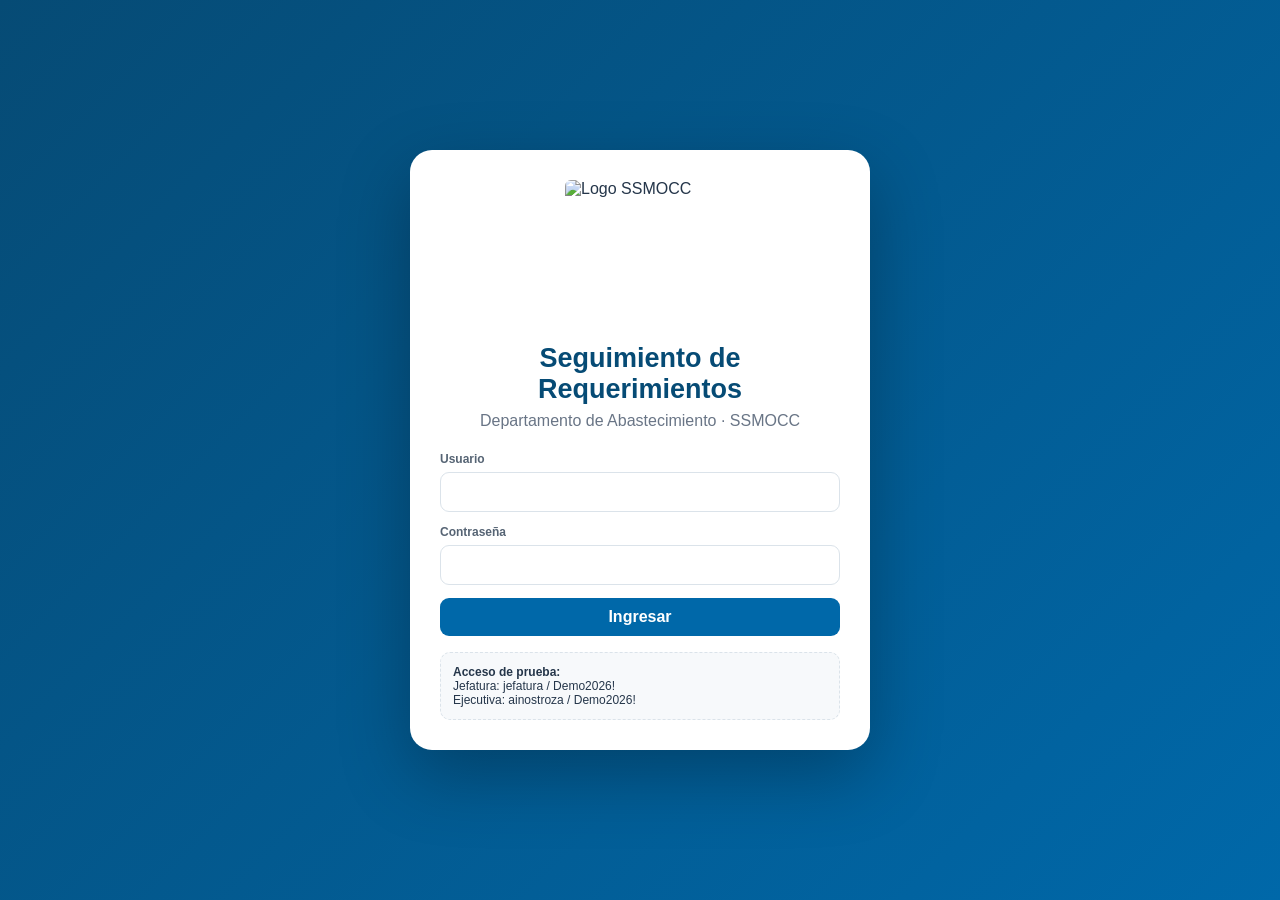
==== commit c5e89790: "Simplifica plataforma e incorpora identidad corporativa SSMOCC" ====
--- a/index.html
+++ b/index.html
@@ -2,57 +2,38 @@
 <html lang="es">
 <head>
 <meta charset="UTF-8"><meta name="viewport" content="width=device-width,initial-scale=1.0">
-<title>Seguimiento de Requerimientos · Abastecimiento SSMOC</title>
+<title>Seguimiento de Requerimientos · Abastecimiento SSMOCC</title>
 <style>
-:root{--azul:#164e73;--azul2:#1f6fa5;--fondo:#f4f6f8;--texto:#25364a;--muted:#6f7d8d;--borde:#d7dee6;--rojo:#c7342e;--verde:#217a45;--amarillo:#9a6a00}
-*{box-sizing:border-box}body{margin:0;font-family:Arial,sans-serif;background:var(--fondo);color:var(--texto)}button,input,select,textarea{font:inherit}.hidden{display:none!important}.btn{border:0;border-radius:9px;padding:10px 14px;font-weight:700;cursor:pointer}.primary{background:var(--azul2);color:#fff}.secondary{background:#e8eef4;color:var(--azul)}.danger{background:#fde9e7;color:var(--rojo)}input,select,textarea{width:100%;padding:10px 12px;border:1px solid var(--borde);border-radius:9px;background:#fff}label{display:block;font-size:12px;font-weight:700;color:#5b6878;margin-bottom:6px}
-.login{min-height:100vh;display:grid;place-items:center;background:linear-gradient(135deg,#164e73,#1f6fa5);padding:24px}.login-card{width:min(450px,100%);background:#fff;border-radius:22px;padding:32px;box-shadow:0 26px 70px rgba(0,0,0,.28)}.login-card h1{text-align:center;color:var(--azul);margin:0}.login-card p{text-align:center;color:var(--muted);margin:8px 0 22px}.field{margin-bottom:14px}.error{color:#b42318;text-align:center;margin-top:12px}.demo{margin-top:16px;padding:12px;background:#f8fafc;border:1px dashed var(--borde);border-radius:10px;font-size:12px}
-.app{display:grid;grid-template-columns:270px 1fr;min-height:100vh}.sidebar{background:linear-gradient(180deg,#164e73,#0b3049);color:#fff;padding:20px 18px;position:sticky;top:0;height:100vh}.brand{font-size:19px;font-weight:800;margin-bottom:18px}.profile{background:rgba(255,255,255,.11);padding:14px;border-radius:12px;margin-bottom:18px}.avatar{width:44px;height:44px;border-radius:50%;background:#fff;color:var(--azul);display:grid;place-items:center;font-weight:800;margin-bottom:8px}.profile span{display:block;font-size:12px;opacity:.8}.nav button{width:100%;border:0;background:transparent;color:#fff;text-align:left;padding:12px;border-radius:9px;margin-bottom:6px;cursor:pointer}.nav button:hover,.nav button.active{background:rgba(255,255,255,.14)}.logout{position:absolute;left:18px;right:18px;bottom:20px}.main{padding:26px 30px 45px}.hero{background:var(--azul);color:#fff;padding:22px 26px;border-radius:15px;margin-bottom:18px}.hero h1{margin:0;font-size:28px}.hero p{margin:6px 0 0;opacity:.86}.notice{background:#eaf4ff;border-left:4px solid var(--azul2);padding:12px;border-radius:0 10px 10px 0;margin-bottom:15px}.alert{background:#fff2e8;border-left-color:#e07800}.cards{display:grid;grid-template-columns:repeat(5,1fr);gap:14px;margin-bottom:20px}.card,.panel{background:#fff;border-radius:13px;padding:18px;box-shadow:0 4px 14px rgba(0,0,0,.07)}.card span{font-size:13px;color:var(--muted)}.card strong{display:block;font-size:30px;margin-top:7px}.actions{display:flex;justify-content:space-between;align-items:center;gap:12px;margin-bottom:16px}.filters{display:grid;grid-template-columns:2fr 1fr 1fr 1fr;gap:12px;margin-bottom:16px}.table-wrap{overflow:auto;background:#fff;border-radius:13px;box-shadow:0 4px 14px rgba(0,0,0,.07)}table{width:100%;border-collapse:collapse;min-width:1100px}th{background:#edf2f6;text-align:left;padding:12px;font-size:12px}td{padding:12px;border-top:1px solid #e3e8ed;font-size:13px;vertical-align:top}.badge{display:inline-block;padding:5px 9px;border-radius:999px;font-size:11px;font-weight:800}.pendiente{background:#fff1c9;color:#8b6900}.ejecucion{background:#dbeafe;color:#1f4d8f}.espera{background:#efe0ff;color:#67229b}.terminado{background:#d9f8df;color:#1c6a2d}.alta{color:#a44200;font-weight:800}.critica{color:#b42318;font-weight:800}.user-grid{display:grid;grid-template-columns:repeat(2,1fr);gap:14px}.user-card{background:#fff;border:1px solid var(--borde);border-radius:12px;padding:15px}.user-card small{display:block;color:var(--muted);margin-top:4px}.timeline{border-left:2px solid #d9e3ec;padding-left:16px}.event{position:relative;background:#f8fbfd;border:1px solid var(--borde);padding:12px;border-radius:10px;margin-bottom:10px}.event:before{content:"";position:absolute;left:-22px;top:16px;width:10px;height:10px;border-radius:50%;background:var(--azul2)}.event small{color:var(--muted)}.modal{display:none;position:fixed;inset:0;background:rgba(0,0,0,.48);align-items:center;justify-content:center;padding:20px;z-index:50}.modal-box{background:#fff;border-radius:15px;padding:22px;width:min(840px,100%);max-height:92vh;overflow:auto}.grid{display:grid;grid-template-columns:1fr 1fr;gap:12px}.full{grid-column:1/-1}.modal-actions{display:flex;justify-content:flex-end;gap:10px;margin-top:14px}
-@media(max-width:1000px){.cards{grid-template-columns:repeat(2,1fr)}.user-grid{grid-template-columns:1fr}}@media(max-width:760px){.app{grid-template-columns:1fr}.sidebar{height:auto;position:relative}.logout{position:static;margin-top:18px}.cards,.filters,.grid{grid-template-columns:1fr}.main{padding:18px}.full{grid-column:auto}}
+:root{--azul:#0068a9;--azul-oscuro:#064b75;--rojo:#ed2939;--fondo:#f4f6f8;--texto:#25364a;--muted:#697586;--borde:#dbe3ea;--verde:#18864b;--amarillo:#b27600;--naranja:#d66400}
+*{box-sizing:border-box}body{margin:0;font-family:Arial,Helvetica,sans-serif;background:var(--fondo);color:var(--texto)}button,input,select,textarea{font:inherit}.hidden{display:none!important}.btn{border:0;border-radius:9px;padding:10px 14px;font-weight:700;cursor:pointer}.primary{background:var(--azul);color:#fff}.secondary{background:#e8f0f6;color:var(--azul-oscuro)}.danger{background:#fde7e9;color:#a91f2b}input,select,textarea{width:100%;border:1px solid var(--borde);border-radius:9px;padding:10px 12px;background:#fff}label{display:block;font-size:12px;font-weight:700;color:#566474;margin-bottom:6px}
+.login{min-height:100vh;display:grid;place-items:center;background:linear-gradient(135deg,var(--azul-oscuro),var(--azul));padding:22px}.login-card{width:min(460px,100%);background:#fff;border-radius:22px;padding:30px;box-shadow:0 25px 70px rgba(0,0,0,.28)}.logo-login{display:block;width:150px;height:145px;object-fit:cover;margin:0 auto 18px;border-radius:6px}.login-card h1{text-align:center;color:var(--azul-oscuro);margin:0;font-size:27px}.login-card p{text-align:center;color:var(--muted);margin:7px 0 22px}.field{margin-bottom:13px}.login-error{color:#b42318;text-align:center;margin-top:10px;font-size:13px}.demo{margin-top:16px;background:#f7f9fb;border:1px dashed var(--borde);border-radius:10px;padding:12px;font-size:12px}
+.app{display:grid;grid-template-columns:270px 1fr;min-height:100vh}.sidebar{background:linear-gradient(180deg,var(--azul-oscuro),#033451);color:#fff;padding:18px;position:sticky;top:0;height:100vh}.brand-logo{width:116px;height:112px;object-fit:cover;border-radius:5px;display:block;margin:0 auto 13px}.brand{text-align:center;font-size:18px;font-weight:800;margin-bottom:17px}.profile{background:rgba(255,255,255,.12);padding:13px;border-radius:12px;margin-bottom:17px}.avatar{width:42px;height:42px;border-radius:50%;background:#fff;color:var(--azul-oscuro);display:grid;place-items:center;font-weight:800;margin-bottom:7px}.profile span{display:block;font-size:12px;opacity:.8}.nav button{width:100%;border:0;background:transparent;color:#fff;text-align:left;padding:11px;border-radius:9px;margin-bottom:5px;cursor:pointer}.nav button:hover,.nav button.active{background:rgba(255,255,255,.15)}.logout{position:absolute;left:18px;right:18px;bottom:18px}.main{padding:24px 28px 44px}.topband{height:7px;background:linear-gradient(90deg,var(--azul) 0 68%,var(--rojo) 68%);border-radius:6px;margin-bottom:16px}.hero{background:#fff;border-left:6px solid var(--azul);padding:18px 21px;border-radius:12px;margin-bottom:16px;box-shadow:0 4px 14px rgba(0,0,0,.06)}.hero h1{margin:0;font-size:27px}.hero p{margin:5px 0 0;color:var(--muted)}.notice{background:#eaf4fb;border-left:4px solid var(--azul);padding:11px 13px;border-radius:0 9px 9px 0;margin-bottom:14px}.alert{background:#fff2e8;border-left-color:var(--naranja)}.cards{display:grid;grid-template-columns:repeat(5,1fr);gap:13px;margin-bottom:18px}.card,.panel{background:#fff;border:1px solid #e6ebef;border-radius:12px;padding:16px;box-shadow:0 4px 14px rgba(0,0,0,.055)}.card span{font-size:12px;color:var(--muted)}.card strong{display:block;font-size:28px;margin-top:6px}.grid2{display:grid;grid-template-columns:1fr 1fr;gap:15px}.actions{display:flex;justify-content:space-between;align-items:center;gap:12px;margin-bottom:14px}.filters{display:grid;grid-template-columns:2fr 1fr 1fr 1fr;gap:10px;margin-bottom:14px}.table-wrap{overflow:auto;background:#fff;border-radius:12px;box-shadow:0 4px 14px rgba(0,0,0,.055)}table{width:100%;border-collapse:collapse;min-width:1080px}th{background:#edf2f6;text-align:left;padding:11px;font-size:12px;color:#4f5e6d}td{padding:11px;border-top:1px solid #e4e9ed;font-size:13px;vertical-align:top}.badge{display:inline-block;padding:5px 8px;border-radius:999px;font-size:11px;font-weight:800}.pendiente{background:#fff1c9;color:#7d5d00}.ejecucion{background:#dceeff;color:#17548d}.espera{background:#f0e5ff;color:#6b2697}.terminado{background:#d9f7e2;color:#176235}.semaforo{font-weight:800}.verde{color:var(--verde)}.amarillo{color:var(--amarillo)}.naranja{color:var(--naranja)}.rojo{color:var(--rojo)}.quick-list{display:grid;gap:9px}.quick-item{border:1px solid var(--borde);border-radius:10px;padding:12px;background:#fbfcfd}.quick-item strong{display:block}.quick-item small{color:var(--muted)}.timeline{border-left:2px solid #d6e0e7;padding-left:15px}.event{position:relative;border:1px solid var(--borde);border-radius:9px;padding:10px;margin-bottom:9px;background:#fbfcfd}.event:before{content:"";position:absolute;left:-21px;top:15px;width:10px;height:10px;border-radius:50%;background:var(--azul)}.event small{color:var(--muted)}.user-grid{display:grid;grid-template-columns:repeat(2,1fr);gap:12px}.user-card{background:#fff;border:1px solid var(--borde);border-radius:11px;padding:13px}.user-card small{display:block;color:var(--muted);margin-top:4px}.modal{display:none;position:fixed;inset:0;background:rgba(0,0,0,.5);align-items:center;justify-content:center;padding:20px;z-index:50}.modal-box{background:#fff;border-radius:14px;padding:21px;width:min(820px,100%);max-height:92vh;overflow:auto}.form-grid{display:grid;grid-template-columns:1fr 1fr;gap:11px}.full{grid-column:1/-1}.modal-actions{display:flex;justify-content:flex-end;gap:9px;margin-top:13px}
+@media(max-width:1050px){.cards{grid-template-columns:repeat(2,1fr)}.grid2{grid-template-columns:1fr}}@media(max-width:760px){.app{grid-template-columns:1fr}.sidebar{height:auto;position:relative}.logout{position:static;margin-top:15px}.main{padding:17px}.cards,.filters,.form-grid,.user-grid{grid-template-columns:1fr}.full{grid-column:auto}}
 </style></head>
 <body>
-<section id="login" class="login"><div class="login-card"><h1>Abastecimiento SSMOC</h1><p>Seguimiento de requerimientos</p><div class="field"><label>Usuario</label><input id="usuario"></div><div class="field"><label>Contraseña</label><input id="clave" type="password"></div><button class="btn primary" style="width:100%" onclick="login()">Ingresar</button><div id="loginError" class="error"></div><div class="demo"><b>Demostración:</b><br>Jefatura: <b>jefatura</b> / <b>Demo2026!</b><br>Ejecutiva: <b>ainostroza</b> / <b>Demo2026!</b><br><br>Las claves son temporales para el prototipo. No se utilizarán así en producción.</div></div></section>
-<section id="app" class="app hidden">
-<aside class="sidebar"><div class="brand">📦 Abastecimiento SSMOC</div><div class="profile"><div id="avatar" class="avatar"></div><strong id="nombrePerfil"></strong><span id="rolPerfil"></span></div><div class="nav"><button class="active" onclick="mostrar('resumen',this)">🏠 Resumen</button><button onclick="mostrar('requerimientos',this)">📋 Requerimientos</button><button onclick="mostrar('nuevo',this)">➕ Ingresar requerimiento</button><button onclick="mostrar('alertas',this)">🔔 Mis alertas</button><button class="solo-jefe" onclick="mostrar('ejecutivos',this)">👥 Ejecutivos</button><button onclick="mostrar('perfil',this)">👤 Mi perfil</button></div><button class="btn secondary logout" onclick="location.reload()">Cerrar sesión</button></aside>
-<main class="main">
-<section id="resumen"><div class="hero"><h1 id="tituloResumen"></h1><p id="subtituloResumen"></p></div><div id="avisoRol" class="notice"></div><div class="cards"><div class="card"><span>Total</span><strong id="kTotal">0</strong></div><div class="card"><span>Pendientes</span><strong id="kPend">0</strong></div><div class="card"><span>En ejecución</span><strong id="kEjec">0</strong></div><div class="card"><span>Terminados</span><strong id="kTerm">0</strong></div><div class="card"><span>Alertas</span><strong id="kAlert">0</strong></div></div><div class="panel"><h2>Actividad que requiere atención</h2><div id="prioritarios"></div></div></section>
-<section id="requerimientos" class="hidden"><div class="actions"><div><h1 style="margin:0">Requerimientos</h1><p style="color:var(--muted)">Estado, prioridad, responsable y última actualización.</p></div></div><div class="filters"><input id="buscar" placeholder="Buscar por palabra" oninput="renderTabla()"><select id="fEjecutivo" class="solo-jefe" onchange="renderTabla()"><option value="">Todos los ejecutivos</option></select><select id="fEstado" onchange="renderTabla()"><option value="">Todos los estados</option><option>Pendiente</option><option>En ejecución</option><option>En espera</option><option>Terminado</option></select><select id="fPrioridad" onchange="renderTabla()"><option value="">Todas las prioridades</option><option>Crítica</option><option>Alta</option><option>Media</option><option>Baja</option></select></div><div class="table-wrap"><table><thead><tr><th>ID</th><th>Requerimiento</th><th>Creado por</th><th>Asignado a</th><th>Estado</th><th>Prioridad</th><th>Actualización</th><th>Acción</th></tr></thead><tbody id="tabla"></tbody></table></div></section>
-<section id="nuevo" class="hidden"><div class="hero"><h1>Ingresar requerimiento</h1><p>Registre una nueva gestión y defina su responsable.</p></div><div class="panel"><div class="grid"><div class="full"><label>Título</label><input id="nuevoTitulo"></div><div><label>Asignado a</label><select id="nuevoAsignado"></select></div><div><label>Prioridad</label><select id="nuevaPrioridad"><option>Media</option><option>Alta</option><option>Crítica</option><option>Baja</option></select></div><div><label>Estado inicial</label><select id="nuevoEstado"><option>Pendiente</option><option>En ejecución</option></select></div><div><label>Fecha compromiso</label><input id="nuevaFecha" type="date"></div><div class="full"><label>Descripción o gestión inicial</label><textarea id="nuevaDescripcion" rows="5"></textarea></div></div><div class="modal-actions"><button class="btn primary" onclick="crearRequerimiento()">Guardar requerimiento</button></div></div></section>
-<section id="alertas" class="hidden"><div class="hero"><h1>Mis alertas</h1><p>Asignaciones nuevas, cambios de responsable y requerimientos sin actualización.</p></div><div id="listaAlertas"></div></section>
-<section id="ejecutivos" class="hidden solo-jefe"><div class="hero"><h1>Ejecutivos</h1><p>Vista consolidada del equipo.</p></div><div id="listaEjecutivos" class="user-grid"></div></section>
-<section id="perfil" class="hidden"><div class="hero"><h1>Mi perfil</h1><p>Información de acceso y permisos.</p></div><div class="panel"><p><b>Nombre:</b> <span id="pNombre"></span></p><p><b>Usuario:</b> <span id="pUsuario"></span></p><p><b>Rol:</b> <span id="pRol"></span></p><p><b>Permisos:</b> <span id="pPermisos"></span></p></div></section>
+<section id="login" class="login"><div class="login-card"><img class="logo-login" alt="Logo SSMOCC" src="[data-uri]"><h1>Seguimiento de Requerimientos</h1><p>Departamento de Abastecimiento · SSMOCC</p><div class="field"><label>Usuario</label><input id="usuario"></div><div class="field"><label>Contraseña</label><input id="clave" type="password"></div><button class="btn primary" style="width:100%" onclick="login()">Ingresar</button><div id="loginError" class="login-error"></div><div class="demo"><b>Acceso de prueba:</b><br>Jefatura: jefatura / Demo2026!<br>Ejecutiva: ainostroza / Demo2026!</div></div></section>
+<section id="app" class="app hidden"><aside class="sidebar"><img class="brand-logo" alt="Logo SSMOCC" src="[data-uri]"><div class="brand">Abastecimiento SSMOCC</div><div class="profile"><div class="avatar" id="avatar"></div><strong id="nombrePerfil"></strong><span id="rolPerfil"></span></div><div class="nav"><button class="active" onclick="mostrar('resumen',this)">🏠 Resumen reunión</button><button onclick="mostrar('requerimientos',this)">📋 Requerimientos</button><button onclick="mostrar('nuevo',this)">➕ Nuevo requerimiento</button><button onclick="mostrar('cambios',this)">⚡ Qué cambió hoy</button><button class="solo-jefe" onclick="mostrar('ejecutivos',this)">👥 Ejecutivos</button></div><button class="btn secondary logout" onclick="location.reload()">Cerrar sesión</button></aside><main class="main"><div class="topband"></div>
+<section id="resumen"><div class="hero"><h1 id="tituloResumen"></h1><p id="subtituloResumen"></p></div><div class="cards"><div class="card"><span>Total activos</span><strong id="kTotal">0</strong></div><div class="card"><span>Pendientes</span><strong id="kPend">0</strong></div><div class="card"><span>En ejecución</span><strong id="kEjec">0</strong></div><div class="card"><span>Críticos</span><strong id="kCrit">0</strong></div><div class="card"><span>Sin actualizar</span><strong id="kSin">0</strong></div></div><div class="grid2"><div class="panel"><h2>Atención inmediata</h2><div id="atencion" class="quick-list"></div></div><div class="panel"><h2>Qué cambió hoy</h2><div id="cambiosHoy" class="quick-list"></div></div></div></section>
+<section id="requerimientos" class="hidden"><div class="actions"><div><h1 style="margin:0">Requerimientos</h1><p style="color:var(--muted)">Consulta rápida para reuniones.</p></div></div><div class="filters"><input id="buscar" placeholder="Buscar por tema o actualización" oninput="renderTabla()"><select id="fEjecutivo" class="solo-jefe" onchange="renderTabla()"><option value="">Todos los ejecutivos</option></select><select id="fEstado" onchange="renderTabla()"><option value="">Todos los estados</option><option>Pendiente</option><option>En ejecución</option><option>En espera</option><option>Terminado</option></select><select id="fPrioridad" onchange="renderTabla()"><option value="">Todas las prioridades</option><option>Crítica</option><option>Alta</option><option>Media</option><option>Baja</option></select></div><div class="table-wrap"><table><thead><tr><th>Semáforo</th><th>Requerimiento</th><th>Ejecutivo</th><th>Estado</th><th>Prioridad</th><th>Última actualización</th><th>Acción</th></tr></thead><tbody id="tabla"></tbody></table></div></section>
+<section id="nuevo" class="hidden"><div class="hero"><h1>Nuevo requerimiento</h1><p>Ingreso simple y rápido.</p></div><div class="panel"><div class="form-grid"><div class="full"><label>Título</label><input id="nuevoTitulo" placeholder="Ej.: Seguimiento orden de compra"></div><div><label>Asignado a</label><select id="nuevoAsignado"></select></div><div><label>Prioridad</label><select id="nuevaPrioridad"><option>Media</option><option>Alta</option><option>Crítica</option><option>Baja</option></select></div><div><label>Estado</label><select id="nuevoEstado"><option>Pendiente</option><option>En ejecución</option></select></div><div><label>Fecha compromiso</label><input id="nuevaFecha" type="date"></div><div class="full"><label>Actualización inicial en texto libre</label><textarea id="nuevaDescripcion" rows="5" placeholder="Indique brevemente qué se ha realizado y el próximo paso"></textarea></div></div><div class="modal-actions"><button class="btn primary" onclick="crearRequerimiento()">Guardar requerimiento</button></div></div></section>
+<section id="cambios" class="hidden"><div class="hero"><h1>Qué cambió hoy</h1><p>Actualizaciones registradas por los ejecutivos.</p></div><div id="listaCambios" class="panel timeline"></div></section>
+<section id="ejecutivos" class="hidden solo-jefe"><div class="hero"><h1>Resumen por ejecutivo</h1><p>Carga y estado de actualización del equipo.</p></div><div id="listaEjecutivos" class="user-grid"></div></section>
 </main></section>
-<div id="modal" class="modal"><div class="modal-box"><h2>Actualizar requerimiento</h2><div class="grid"><div class="full"><label>Título</label><input id="mTitulo" disabled></div><div><label>Asignado a</label><select id="mAsignado"></select></div><div><label>Estado</label><select id="mEstado"><option>Pendiente</option><option>En ejecución</option><option>En espera</option><option>Terminado</option></select></div><div><label>Prioridad</label><select id="mPrioridad"><option>Crítica</option><option>Alta</option><option>Media</option><option>Baja</option></select></div><div><label>Fecha compromiso</label><input id="mFecha" type="date"></div><div class="full"><label>Nueva actualización en texto libre</label><textarea id="mActualizacion" rows="4"></textarea></div><div class="full"><h3>Trazabilidad</h3><div id="mTimeline" class="timeline"></div></div></div><div class="modal-actions"><button class="btn secondary" onclick="cerrarModal()">Cancelar</button><button class="btn primary" onclick="guardarActualizacion()">Guardar actualización</button></div></div></div>
+<div id="modal" class="modal"><div class="modal-box"><h2>Actualización rápida</h2><div class="form-grid"><div class="full"><label>Requerimiento</label><input id="mTitulo" disabled></div><div><label>Estado</label><select id="mEstado"><option>Pendiente</option><option>En ejecución</option><option>En espera</option><option>Terminado</option></select></div><div class="solo-jefe"><label>Prioridad</label><select id="mPrioridad"><option>Crítica</option><option>Alta</option><option>Media</option><option>Baja</option></select></div><div class="full"><label>Nueva actualización</label><textarea id="mActualizacion" rows="4" placeholder="Qué se hizo, qué falta y próximo paso"></textarea></div><div class="full"><h3>Trazabilidad</h3><div id="mTimeline" class="timeline"></div></div></div><div class="modal-actions"><button class="btn secondary" onclick="cerrarModal()">Cancelar</button><button class="btn primary" onclick="guardarActualizacion()">Guardar cambio</button></div></div></div>
 <script>
-const CLAVE_DEMO='Demo2026!';
-const usuarios=[
-{usuario:'jefatura',nombre:'Jefatura de Abastecimiento',rol:'jefatura'},
-{usuario:'ainostroza',nombre:'ALEJANDRA SOLEDAD INOSTROZA GONZÁLEZ',rol:'ejecutivo'},
-{usuario:'bcastillo',nombre:'BEATRIZ ERIKA CASTILLO PALMA',rol:'ejecutivo'},
-{usuario:'gbarahona',nombre:'GONZALO IGNACIO BARAHONA CASTILLO',rol:'ejecutivo'},
-{usuario:'jdiaz',nombre:'JAIME DIAZ TAPIA',rol:'ejecutivo'},
-{usuario:'mgatica',nombre:'MARCELO GATICA ESPINOSA',rol:'ejecutivo'},
-{usuario:'mdelpino',nombre:'MONICA CECILIA DELPINO NUÑEZ',rol:'ejecutivo'},
-{usuario:'nrifo',nombre:'NANCY DEL CARMEN RIFO PINO',rol:'ejecutivo'},
-{usuario:'scarvajal',nombre:'SERGIO ALBERTO CARVAJAL VERA',rol:'ejecutivo'},
-{usuario:'sbesnier',nombre:'STEPHANIE MONIC BESNIER UNDA',rol:'ejecutivo'},
-{usuario:'vvalenzuela',nombre:'VERONICA HELENA VALENZUELA SILVA',rol:'ejecutivo'}];
-let requerimientos=[
-{id:'REQ-001',titulo:'Revisión de antecedentes de compra',descripcion:'Se solicitaron antecedentes complementarios.',creadoPor:'ainostroza',asignadoA:'ainostroza',estado:'En ejecución',prioridad:'Alta',fecha:'2026-08-15',actualizacion:'En revisión documental.',historial:[{fecha:'06-08-2026 09:10',usuario:'ainostroza',detalle:'Requerimiento creado.'},{fecha:'06-08-2026 10:20',usuario:'ainostroza',detalle:'Estado cambiado a En ejecución.'}]},
-{id:'REQ-002',titulo:'Seguimiento de orden de compra',descripcion:'Pendiente confirmación de proveedor.',creadoPor:'jefatura',asignadoA:'bcastillo',estado:'Pendiente',prioridad:'Crítica',fecha:'2026-08-12',actualizacion:'Asignado a ejecutiva.',historial:[{fecha:'06-08-2026 11:00',usuario:'jefatura',detalle:'Creado y asignado a Beatriz Castillo.'}]}];
-let sesion=null,actualId=null;
-function nombre(u){return usuarios.find(x=>x.usuario===u)?.nombre||u}function esJefe(){return sesion?.rol==='jefatura'}function claseEstado(e){return e==='Pendiente'?'pendiente':e==='En ejecución'?'ejecucion':e==='En espera'?'espera':'terminado'}
-function login(){const u=document.getElementById('usuario').value.trim().toLowerCase(),c=document.getElementById('clave').value;const x=usuarios.find(y=>y.usuario===u);if(!x||c!==CLAVE_DEMO){document.getElementById('loginError').textContent='Usuario o contraseña incorrectos.';return}sesion=x;document.getElementById('login').classList.add('hidden');document.getElementById('app').classList.remove('hidden');configurar();renderTodo()}
-function configurar(){document.querySelectorAll('.solo-jefe').forEach(x=>x.classList.toggle('hidden',!esJefe()));document.getElementById('nombrePerfil').textContent=sesion.nombre;document.getElementById('rolPerfil').textContent=esJefe()?'Jefatura':'Ejecutivo';document.getElementById('avatar').textContent=sesion.nombre.split(' ').map(x=>x[0]).slice(0,2).join('');document.getElementById('tituloResumen').textContent=esJefe()?'Resumen ejecutivo':'Mis requerimientos';document.getElementById('subtituloResumen').textContent=esJefe()?'Estado general del equipo de Abastecimiento.':'Seguimiento de gestiones propias y asignadas.';document.getElementById('avisoRol').innerHTML=esJefe()?'<b>Perfil Jefatura:</b> visualiza todos los requerimientos, responsables, alertas y trazabilidad.':'<b>Perfil Ejecutivo:</b> visualiza y actualiza únicamente los requerimientos asignados a su usuario.';document.getElementById('pNombre').textContent=sesion.nombre;document.getElementById('pUsuario').textContent=sesion.usuario;document.getElementById('pRol').textContent=esJefe()?'Jefatura':'Ejecutivo';document.getElementById('pPermisos').textContent=esJefe()?'Consulta total, asignación y seguimiento.':'Creación de requerimientos y actualización de los asignados.'}
-function mostrar(id,b){['resumen','requerimientos','nuevo','alertas','ejecutivos','perfil'].forEach(x=>document.getElementById(x).classList.add('hidden'));document.getElementById(id).classList.remove('hidden');document.querySelectorAll('.nav button').forEach(x=>x.classList.remove('active'));b.classList.add('active');renderTodo()}
-function visibles(){return esJefe()?requerimientos:requerimientos.filter(r=>r.asignadoA===sesion.usuario)}
-function cargarSelects(){const exec=usuarios.filter(x=>x.rol==='ejecutivo');['nuevoAsignado','mAsignado'].forEach(id=>document.getElementById(id).innerHTML=exec.map(x=>`<option value="${x.usuario}">${x.nombre}</option>`).join(''));document.getElementById('fEjecutivo').innerHTML='<option value="">Todos los ejecutivos</option>'+exec.map(x=>`<option value="${x.usuario}">${x.nombre}</option>`).join('');if(!esJefe())document.getElementById('nuevoAsignado').value=sesion.usuario}
-function renderTodo(){cargarSelects();renderKpis();renderTabla();renderAlertas();renderEjecutivos()}
-function renderKpis(){const v=visibles();document.getElementById('kTotal').textContent=v.length;document.getElementById('kPend').textContent=v.filter(x=>x.estado==='Pendiente').length;document.getElementById('kEjec').textContent=v.filter(x=>x.estado==='En ejecución').length;document.getElementById('kTerm').textContent=v.filter(x=>x.estado==='Terminado').length;const a=v.filter(x=>x.asignadoA!==x.creadoPor||x.estado==='Pendiente').length;document.getElementById('kAlert').textContent=a;document.getElementById('prioritarios').innerHTML=v.filter(x=>['Alta','Crítica'].includes(x.prioridad)&&x.estado!=='Terminado').map(x=>`<div class="notice alert"><b>${x.titulo}</b><br><small>${nombre(x.asignadoA)} · ${x.estado} · ${x.prioridad}</small></div>`).join('')||'<p>Sin requerimientos prioritarios.</p>'}
-function renderTabla(){const q=(document.getElementById('buscar')?.value||'').toLowerCase(),fe=document.getElementById('fEjecutivo')?.value||'',fs=document.getElementById('fEstado')?.value||'',fp=document.getElementById('fPrioridad')?.value||'';const d=visibles().filter(r=>(!q||(r.titulo+' '+r.descripcion+' '+r.actualizacion).toLowerCase().includes(q))&&(!fe||r.asignadoA===fe)&&(!fs||r.estado===fs)&&(!fp||r.prioridad===fp));document.getElementById('tabla').innerHTML=d.map(r=>`<tr><td>${r.id}</td><td><b>${r.titulo}</b><br><small>${r.descripcion}</small></td><td>${nombre(r.creadoPor)}</td><td>${nombre(r.asignadoA)}${r.creadoPor!==r.asignadoA?'<br><span class="badge espera">Asignación cruzada</span>':''}</td><td><span class="badge ${claseEstado(r.estado)}">${r.estado}</span></td><td class="${r.prioridad==='Crítica'?'critica':r.prioridad==='Alta'?'alta':''}">${r.prioridad}</td><td>${r.actualizacion}</td><td><button class="btn secondary" onclick="abrirModal('${r.id}')">Actualizar</button></td></tr>`).join('')}
-function crearRequerimiento(){const t=document.getElementById('nuevoTitulo').value.trim(),d=document.getElementById('nuevaDescripcion').value.trim(),a=document.getElementById('nuevoAsignado').value;if(!t||!d)return alert('Complete título y descripción.');const id='REQ-'+String(requerimientos.length+1).padStart(3,'0'),ahora=new Date().toLocaleString('es-CL');requerimientos.push({id,titulo:t,descripcion:d,creadoPor:sesion.usuario,asignadoA:a,estado:document.getElementById('nuevoEstado').value,prioridad:document.getElementById('nuevaPrioridad').value,fecha:document.getElementById('nuevaFecha').value,actualizacion:d,historial:[{fecha:ahora,usuario:sesion.usuario,detalle:`Requerimiento creado y asignado a ${nombre(a)}.`}]});document.getElementById('nuevoTitulo').value='';document.getElementById('nuevaDescripcion').value='';alert(a!==sesion.usuario?'Requerimiento creado. El ejecutivo asignado recibirá una alerta.':'Requerimiento creado correctamente.');renderTodo()}
-function abrirModal(id){actualId=id;const r=requerimientos.find(x=>x.id===id);document.getElementById('mTitulo').value=r.titulo;document.getElementById('mAsignado').value=r.asignadoA;document.getElementById('mEstado').value=r.estado;document.getElementById('mPrioridad').value=r.prioridad;document.getElementById('mFecha').value=r.fecha;document.getElementById('mActualizacion').value='';document.getElementById('mAsignado').disabled=!esJefe();document.getElementById('mPrioridad').disabled=!esJefe();document.getElementById('mTimeline').innerHTML=r.historial.slice().reverse().map(h=>`<div class="event"><b>${h.detalle}</b><br><small>${h.fecha} · ${nombre(h.usuario)}</small></div>`).join('');document.getElementById('modal').style.display='flex'}function cerrarModal(){document.getElementById('modal').style.display='none'}
-function guardarActualizacion(){const r=requerimientos.find(x=>x.id===actualId),antes=r.asignadoA,nuevo=document.getElementById('mAsignado').value,txt=document.getElementById('mActualizacion').value.trim();r.asignadoA=nuevo;r.estado=document.getElementById('mEstado').value;r.prioridad=document.getElementById('mPrioridad').value;r.fecha=document.getElementById('mFecha').value;if(txt)r.actualizacion=txt;let detalle=`Estado actualizado a ${r.estado}.`;if(txt)detalle+=` Gestión: ${txt}`;if(antes!==nuevo)detalle+=` Responsable cambiado de ${nombre(antes)} a ${nombre(nuevo)}.`;r.historial.push({fecha:new Date().toLocaleString('es-CL'),usuario:sesion.usuario,detalle});cerrarModal();renderTodo()}
-function renderAlertas(){const data=[];requerimientos.forEach(r=>{if(r.asignadoA===sesion.usuario&&r.creadoPor!==sesion.usuario)data.push(`<div class="notice alert"><b>Nueva asignación: ${r.titulo}</b><br>Creado por ${nombre(r.creadoPor)} · Estado ${r.estado}</div>`);if(esJefe()&&r.estado==='Pendiente')data.push(`<div class="notice"><b>Pendiente: ${r.titulo}</b><br>Responsable: ${nombre(r.asignadoA)}</div>`)});document.getElementById('listaAlertas').innerHTML=data.join('')||'<div class="panel">No existen alertas pendientes.</div>'}
-function renderEjecutivos(){document.getElementById('listaEjecutivos').innerHTML=usuarios.filter(x=>x.rol==='ejecutivo').map(u=>{const r=requerimientos.filter(x=>x.asignadoA===u.usuario),p=r.filter(x=>x.estado==='Pendiente').length,e=r.filter(x=>x.estado==='En ejecución').length,t=r.filter(x=>x.estado==='Terminado').length;return `<div class="user-card"><b>${u.nombre}</b><small>Usuario: ${u.usuario}</small><p>Total: ${r.length} · Pendientes: ${p} · En ejecución: ${e} · Terminados: ${t}</p></div>`}).join('')}
+const CLAVE='Demo2026!';const usuarios=[{usuario:'jefatura',nombre:'Jefatura de Abastecimiento',rol:'jefatura'},{usuario:'ainostroza',nombre:'ALEJANDRA SOLEDAD INOSTROZA GONZÁLEZ',rol:'ejecutivo'},{usuario:'bcastillo',nombre:'BEATRIZ ERIKA CASTILLO PALMA',rol:'ejecutivo'},{usuario:'gbarahona',nombre:'GONZALO IGNACIO BARAHONA CASTILLO',rol:'ejecutivo'},{usuario:'jdiaz',nombre:'JAIME DIAZ TAPIA',rol:'ejecutivo'},{usuario:'mgatica',nombre:'MARCELO GATICA ESPINOSA',rol:'ejecutivo'},{usuario:'mdelpino',nombre:'MONICA CECILIA DELPINO NUÑEZ',rol:'ejecutivo'},{usuario:'nrifo',nombre:'NANCY DEL CARMEN RIFO PINO',rol:'ejecutivo'},{usuario:'scarvajal',nombre:'SERGIO ALBERTO CARVAJAL VERA',rol:'ejecutivo'},{usuario:'sbesnier',nombre:'STEPHANIE MONIC BESNIER UNDA',rol:'ejecutivo'},{usuario:'vvalenzuela',nombre:'VERONICA HELENA VALENZUELA SILVA',rol:'ejecutivo'}];
+let req=[{id:'REQ-001',titulo:'Revisión de antecedentes de compra',asignado:'ainostroza',estado:'En ejecución',prioridad:'Alta',actualizacion:'Se solicitaron antecedentes complementarios. Próximo paso: validar respuesta.',dias:0,historial:[{fecha:'Hoy 09:20',usuario:'ainostroza',detalle:'Actualizó el estado a En ejecución.'}]},{id:'REQ-002',titulo:'Seguimiento de orden de compra',asignado:'bcastillo',estado:'Pendiente',prioridad:'Crítica',actualizacion:'Pendiente confirmación del proveedor.',dias:8,historial:[{fecha:'Hace 8 días',usuario:'jefatura',detalle:'Requerimiento asignado a Beatriz Castillo.'}]},{id:'REQ-003',titulo:'Preparación de bases administrativas',asignado:'mgatica',estado:'En espera',prioridad:'Media',actualizacion:'Se espera respuesta de la unidad requirente.',dias:3,historial:[{fecha:'Hoy 08:45',usuario:'mgatica',detalle:'Registró nueva actualización.'}]}];let sesion=null,actual=null;
+function nombre(u){return usuarios.find(x=>x.usuario===u)?.nombre||u}function jefe(){return sesion?.rol==='jefatura'}function visibles(){return jefe()?req:req.filter(x=>x.asignado===sesion.usuario)}function sem(d){return d===0?['🟢','verde','Actualizado hoy']:d<=3?['🟡','amarillo',`Hace ${d} días`]:d<=7?['🟠','naranja',`Hace ${d} días`]:['🔴','rojo',`Hace ${d} días`]}
+function login(){const u=document.getElementById('usuario').value.trim().toLowerCase(),c=document.getElementById('clave').value;const x=usuarios.find(y=>y.usuario===u);if(!x||c!==CLAVE){document.getElementById('loginError').textContent='Usuario o contraseña incorrectos.';return}sesion=x;document.getElementById('login').classList.add('hidden');document.getElementById('app').classList.remove('hidden');document.querySelectorAll('.solo-jefe').forEach(el=>el.classList.toggle('hidden',!jefe()));document.getElementById('nombrePerfil').textContent=sesion.nombre;document.getElementById('rolPerfil').textContent=jefe()?'Jefatura':'Ejecutivo';document.getElementById('avatar').textContent=sesion.nombre.split(' ').map(x=>x[0]).slice(0,2).join('');document.getElementById('tituloResumen').textContent=jefe()?'Resumen para reunión':'Mis requerimientos';document.getElementById('subtituloResumen').textContent=jefe()?'Información clave del equipo en una sola vista.':'Actualice sus gestiones en menos de un minuto.';renderTodo()}
+function mostrar(id,b){['resumen','requerimientos','nuevo','cambios','ejecutivos'].forEach(x=>document.getElementById(x).classList.add('hidden'));document.getElementById(id).classList.remove('hidden');document.querySelectorAll('.nav button').forEach(x=>x.classList.remove('active'));b.classList.add('active');renderTodo()}
+function renderTodo(){cargarSelects();renderKpis();renderTabla();renderCambios();renderEjecutivos()}
+function cargarSelects(){const e=usuarios.filter(x=>x.rol==='ejecutivo');document.getElementById('nuevoAsignado').innerHTML=e.map(x=>`<option value="${x.usuario}">${x.nombre}</option>`).join('');document.getElementById('fEjecutivo').innerHTML='<option value="">Todos los ejecutivos</option>'+e.map(x=>`<option value="${x.usuario}">${x.nombre}</option>`).join('');if(!jefe())document.getElementById('nuevoAsignado').value=sesion.usuario}
+function renderKpis(){const v=visibles();document.getElementById('kTotal').textContent=v.filter(x=>x.estado!=='Terminado').length;document.getElementById('kPend').textContent=v.filter(x=>x.estado==='Pendiente').length;document.getElementById('kEjec').textContent=v.filter(x=>x.estado==='En ejecución').length;document.getElementById('kCrit').textContent=v.filter(x=>x.prioridad==='Crítica'&&x.estado!=='Terminado').length;document.getElementById('kSin').textContent=v.filter(x=>x.dias>7).length;document.getElementById('atencion').innerHTML=v.filter(x=>x.prioridad==='Crítica'||x.dias>7).map(x=>`<div class="quick-item"><strong>${sem(x.dias)[0]} ${x.titulo}</strong><small>${nombre(x.asignado)} · ${x.estado} · ${sem(x.dias)[2]}</small></div>`).join('')||'<p>Sin alertas críticas.</p>';const hoy=req.flatMap(r=>r.historial.filter(h=>h.fecha.startsWith('Hoy')).map(h=>({...h,titulo:r.titulo})));document.getElementById('cambiosHoy').innerHTML=hoy.map(h=>`<div class="quick-item"><strong>${h.titulo}</strong><small>${nombre(h.usuario)} · ${h.detalle}</small></div>`).join('')||'<p>Sin cambios registrados hoy.</p>'}
+function estadoClase(e){return e==='Pendiente'?'pendiente':e==='En ejecución'?'ejecucion':e==='En espera'?'espera':'terminado'}
+function renderTabla(){const q=(document.getElementById('buscar')?.value||'').toLowerCase(),fe=document.getElementById('fEjecutivo')?.value||'',fs=document.getElementById('fEstado')?.value||'',fp=document.getElementById('fPrioridad')?.value||'';const d=visibles().filter(x=>(!q||(x.titulo+' '+x.actualizacion).toLowerCase().includes(q))&&(!fe||x.asignado===fe)&&(!fs||x.estado===fs)&&(!fp||x.prioridad===fp));document.getElementById('tabla').innerHTML=d.map(x=>{const s=sem(x.dias);return `<tr><td><span class="semaforo ${s[1]}">${s[0]} ${s[2]}</span></td><td><b>${x.titulo}</b><br><small>${x.actualizacion}</small></td><td>${nombre(x.asignado)}</td><td><span class="badge ${estadoClase(x.estado)}">${x.estado}</span></td><td>${x.prioridad}</td><td>${s[2]}</td><td><button class="btn secondary" onclick="abrir('${x.id}')">Actualizar</button></td></tr>`}).join('')}
+function crearRequerimiento(){const t=document.getElementById('nuevoTitulo').value.trim(),a=document.getElementById('nuevoAsignado').value,d=document.getElementById('nuevaDescripcion').value.trim();if(!t||!d)return alert('Complete título y actualización inicial.');req.push({id:'REQ-'+String(req.length+1).padStart(3,'0'),titulo:t,asignado:a,estado:document.getElementById('nuevoEstado').value,prioridad:document.getElementById('nuevaPrioridad').value,actualizacion:d,dias:0,historial:[{fecha:'Hoy '+new Date().toLocaleTimeString('es-CL',{hour:'2-digit',minute:'2-digit'}),usuario:sesion.usuario,detalle:`Creó el requerimiento y lo asignó a ${nombre(a)}.`}]});document.getElementById('nuevoTitulo').value='';document.getElementById('nuevaDescripcion').value='';alert('Requerimiento guardado.');renderTodo()}
+function abrir(id){actual=id;const x=req.find(r=>r.id===id);document.getElementById('mTitulo').value=x.titulo;document.getElementById('mEstado').value=x.estado;document.getElementById('mPrioridad').value=x.prioridad;document.getElementById('mActualizacion').value='';document.getElementById('mTimeline').innerHTML=x.historial.slice().reverse().map(h=>`<div class="event"><b>${h.detalle}</b><br><small>${h.fecha} · ${nombre(h.usuario)}</small></div>`).join('');document.getElementById('modal').style.display='flex'}function cerrarModal(){document.getElementById('modal').style.display='none'}
+function guardarActualizacion(){const x=req.find(r=>r.id===actual),txt=document.getElementById('mActualizacion').value.trim();if(!txt)return alert('Ingrese una actualización breve.');x.estado=document.getElementById('mEstado').value;if(jefe())x.prioridad=document.getElementById('mPrioridad').value;x.actualizacion=txt;x.dias=0;x.historial.push({fecha:'Hoy '+new Date().toLocaleTimeString('es-CL',{hour:'2-digit',minute:'2-digit'}),usuario:sesion.usuario,detalle:`Actualizó a ${x.estado}: ${txt}`});cerrarModal();renderTodo()}
+function renderCambios(){const h=req.flatMap(r=>r.historial.map(x=>({...x,titulo:r.titulo}))).reverse();document.getElementById('listaCambios').innerHTML=h.map(x=>`<div class="event"><b>${x.titulo}</b><br>${x.detalle}<br><small>${x.fecha} · ${nombre(x.usuario)}</small></div>`).join('')}
+function renderEjecutivos(){document.getElementById('listaEjecutivos').innerHTML=usuarios.filter(x=>x.rol==='ejecutivo').map(u=>{const r=req.filter(x=>x.asignado===u.usuario);return `<div class="user-card"><b>${u.nombre}</b><small>Usuario: ${u.usuario}</small><p>Activos: ${r.filter(x=>x.estado!=='Terminado').length} · Pendientes: ${r.filter(x=>x.estado==='Pendiente').length} · Sin actualizar: ${r.filter(x=>x.dias>7).length}</p></div>`}).join('')}
 </script></body></html>
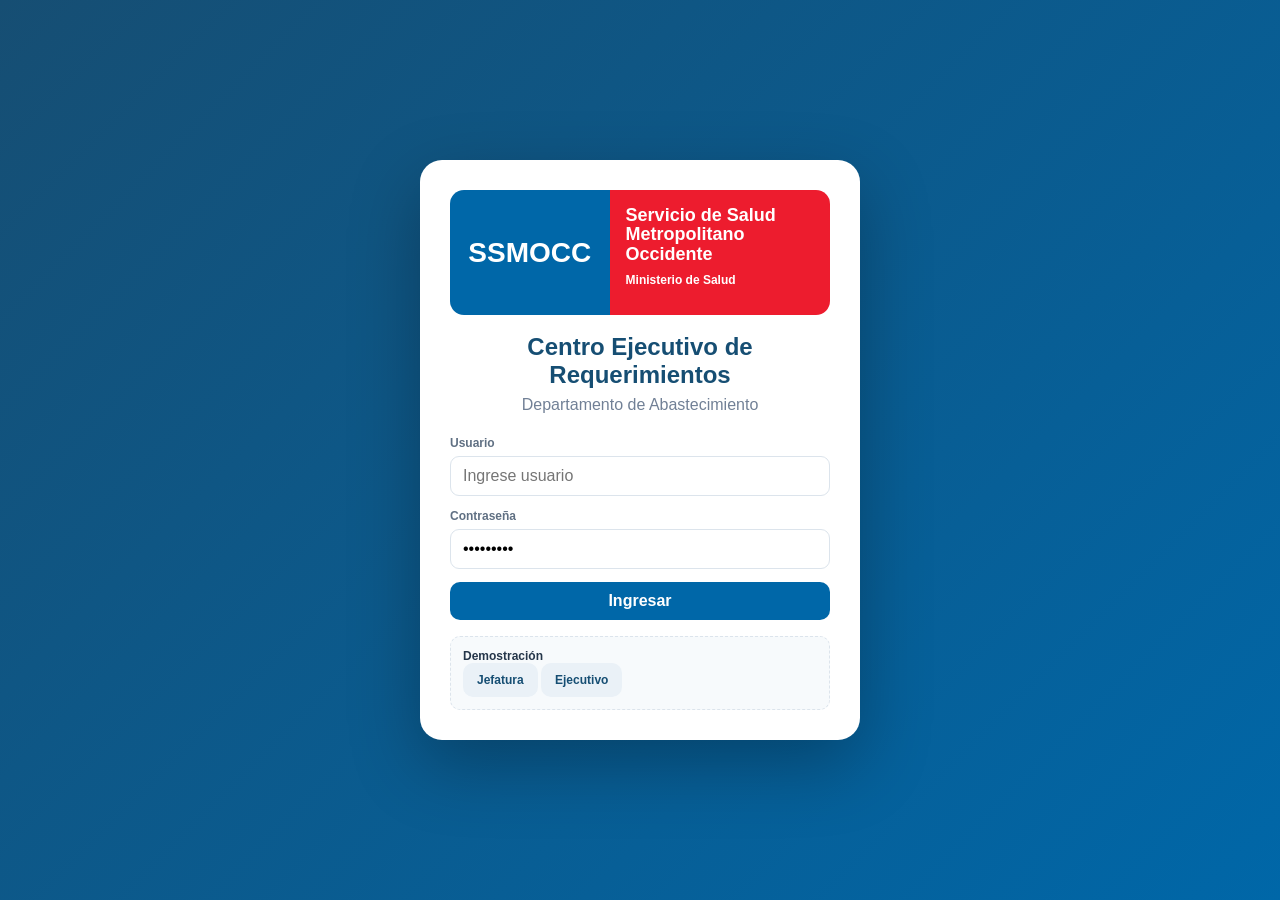
==== commit 87a79c01: "Reemplaza dashboard por centro ejecutivo interactivo" ====
--- a/index.html
+++ b/index.html
@@ -1,39 +1,35 @@
 <!DOCTYPE html>
 <html lang="es">
 <head>
-<meta charset="UTF-8"><meta name="viewport" content="width=device-width,initial-scale=1.0">
-<title>Seguimiento de Requerimientos · Abastecimiento SSMOCC</title>
+<meta charset="UTF-8">
+<meta name="viewport" content="width=device-width,initial-scale=1.0">
+<title>Centro Ejecutivo de Requerimientos · SSMOCC</title>
 <style>
-:root{--azul:#0068a9;--azul-oscuro:#064b75;--rojo:#ed2939;--fondo:#f4f6f8;--texto:#25364a;--muted:#697586;--borde:#dbe3ea;--verde:#18864b;--amarillo:#b27600;--naranja:#d66400}
-*{box-sizing:border-box}body{margin:0;font-family:Arial,Helvetica,sans-serif;background:var(--fondo);color:var(--texto)}button,input,select,textarea{font:inherit}.hidden{display:none!important}.btn{border:0;border-radius:9px;padding:10px 14px;font-weight:700;cursor:pointer}.primary{background:var(--azul);color:#fff}.secondary{background:#e8f0f6;color:var(--azul-oscuro)}.danger{background:#fde7e9;color:#a91f2b}input,select,textarea{width:100%;border:1px solid var(--borde);border-radius:9px;padding:10px 12px;background:#fff}label{display:block;font-size:12px;font-weight:700;color:#566474;margin-bottom:6px}
-.login{min-height:100vh;display:grid;place-items:center;background:linear-gradient(135deg,var(--azul-oscuro),var(--azul));padding:22px}.login-card{width:min(460px,100%);background:#fff;border-radius:22px;padding:30px;box-shadow:0 25px 70px rgba(0,0,0,.28)}.logo-login{display:block;width:150px;height:145px;object-fit:cover;margin:0 auto 18px;border-radius:6px}.login-card h1{text-align:center;color:var(--azul-oscuro);margin:0;font-size:27px}.login-card p{text-align:center;color:var(--muted);margin:7px 0 22px}.field{margin-bottom:13px}.login-error{color:#b42318;text-align:center;margin-top:10px;font-size:13px}.demo{margin-top:16px;background:#f7f9fb;border:1px dashed var(--borde);border-radius:10px;padding:12px;font-size:12px}
-.app{display:grid;grid-template-columns:270px 1fr;min-height:100vh}.sidebar{background:linear-gradient(180deg,var(--azul-oscuro),#033451);color:#fff;padding:18px;position:sticky;top:0;height:100vh}.brand-logo{width:116px;height:112px;object-fit:cover;border-radius:5px;display:block;margin:0 auto 13px}.brand{text-align:center;font-size:18px;font-weight:800;margin-bottom:17px}.profile{background:rgba(255,255,255,.12);padding:13px;border-radius:12px;margin-bottom:17px}.avatar{width:42px;height:42px;border-radius:50%;background:#fff;color:var(--azul-oscuro);display:grid;place-items:center;font-weight:800;margin-bottom:7px}.profile span{display:block;font-size:12px;opacity:.8}.nav button{width:100%;border:0;background:transparent;color:#fff;text-align:left;padding:11px;border-radius:9px;margin-bottom:5px;cursor:pointer}.nav button:hover,.nav button.active{background:rgba(255,255,255,.15)}.logout{position:absolute;left:18px;right:18px;bottom:18px}.main{padding:24px 28px 44px}.topband{height:7px;background:linear-gradient(90deg,var(--azul) 0 68%,var(--rojo) 68%);border-radius:6px;margin-bottom:16px}.hero{background:#fff;border-left:6px solid var(--azul);padding:18px 21px;border-radius:12px;margin-bottom:16px;box-shadow:0 4px 14px rgba(0,0,0,.06)}.hero h1{margin:0;font-size:27px}.hero p{margin:5px 0 0;color:var(--muted)}.notice{background:#eaf4fb;border-left:4px solid var(--azul);padding:11px 13px;border-radius:0 9px 9px 0;margin-bottom:14px}.alert{background:#fff2e8;border-left-color:var(--naranja)}.cards{display:grid;grid-template-columns:repeat(5,1fr);gap:13px;margin-bottom:18px}.card,.panel{background:#fff;border:1px solid #e6ebef;border-radius:12px;padding:16px;box-shadow:0 4px 14px rgba(0,0,0,.055)}.card span{font-size:12px;color:var(--muted)}.card strong{display:block;font-size:28px;margin-top:6px}.grid2{display:grid;grid-template-columns:1fr 1fr;gap:15px}.actions{display:flex;justify-content:space-between;align-items:center;gap:12px;margin-bottom:14px}.filters{display:grid;grid-template-columns:2fr 1fr 1fr 1fr;gap:10px;margin-bottom:14px}.table-wrap{overflow:auto;background:#fff;border-radius:12px;box-shadow:0 4px 14px rgba(0,0,0,.055)}table{width:100%;border-collapse:collapse;min-width:1080px}th{background:#edf2f6;text-align:left;padding:11px;font-size:12px;color:#4f5e6d}td{padding:11px;border-top:1px solid #e4e9ed;font-size:13px;vertical-align:top}.badge{display:inline-block;padding:5px 8px;border-radius:999px;font-size:11px;font-weight:800}.pendiente{background:#fff1c9;color:#7d5d00}.ejecucion{background:#dceeff;color:#17548d}.espera{background:#f0e5ff;color:#6b2697}.terminado{background:#d9f7e2;color:#176235}.semaforo{font-weight:800}.verde{color:var(--verde)}.amarillo{color:var(--amarillo)}.naranja{color:var(--naranja)}.rojo{color:var(--rojo)}.quick-list{display:grid;gap:9px}.quick-item{border:1px solid var(--borde);border-radius:10px;padding:12px;background:#fbfcfd}.quick-item strong{display:block}.quick-item small{color:var(--muted)}.timeline{border-left:2px solid #d6e0e7;padding-left:15px}.event{position:relative;border:1px solid var(--borde);border-radius:9px;padding:10px;margin-bottom:9px;background:#fbfcfd}.event:before{content:"";position:absolute;left:-21px;top:15px;width:10px;height:10px;border-radius:50%;background:var(--azul)}.event small{color:var(--muted)}.user-grid{display:grid;grid-template-columns:repeat(2,1fr);gap:12px}.user-card{background:#fff;border:1px solid var(--borde);border-radius:11px;padding:13px}.user-card small{display:block;color:var(--muted);margin-top:4px}.modal{display:none;position:fixed;inset:0;background:rgba(0,0,0,.5);align-items:center;justify-content:center;padding:20px;z-index:50}.modal-box{background:#fff;border-radius:14px;padding:21px;width:min(820px,100%);max-height:92vh;overflow:auto}.form-grid{display:grid;grid-template-columns:1fr 1fr;gap:11px}.full{grid-column:1/-1}.modal-actions{display:flex;justify-content:flex-end;gap:9px;margin-top:13px}
-@media(max-width:1050px){.cards{grid-template-columns:repeat(2,1fr)}.grid2{grid-template-columns:1fr}}@media(max-width:760px){.app{grid-template-columns:1fr}.sidebar{height:auto;position:relative}.logout{position:static;margin-top:15px}.main{padding:17px}.cards,.filters,.form-grid,.user-grid{grid-template-columns:1fr}.full{grid-column:auto}}
-</style></head>
+:root{--azul:#0067a8;--azul2:#164e73;--rojo:#ed1c2e;--fondo:#f3f6f9;--texto:#25364a;--muted:#718096;--borde:#dce4ec;--verde:#24804b;--amarillo:#d4a000;--naranja:#dc721b;--sombra:0 8px 24px rgba(20,61,89,.09)}
+*{box-sizing:border-box}body{margin:0;font-family:Inter,Segoe UI,Arial,sans-serif;background:var(--fondo);color:var(--texto)}button,input,select,textarea{font:inherit}.hidden{display:none!important}.btn{border:0;border-radius:10px;padding:10px 14px;font-weight:800;cursor:pointer}.primary{background:var(--azul);color:#fff}.secondary{background:#eaf1f7;color:var(--azul2)}input,select,textarea{width:100%;padding:10px 12px;border:1px solid var(--borde);border-radius:9px;background:#fff}label{display:block;font-size:12px;font-weight:800;color:#607083;margin-bottom:6px}
+.login{min-height:100vh;display:grid;place-items:center;background:linear-gradient(135deg,var(--azul2),var(--azul));padding:22px}.login-card{width:min(440px,100%);background:#fff;border-radius:22px;padding:30px;box-shadow:0 25px 70px rgba(0,0,0,.28)}.logo{height:125px;display:grid;grid-template-columns:42% 58%;border-radius:14px;overflow:hidden;margin-bottom:18px}.logo .a{background:var(--azul);display:grid;place-items:center;color:#fff;font-size:28px;font-weight:900}.logo .b{background:var(--rojo);color:#fff;padding:16px;font-size:18px;font-weight:900;line-height:1.07}.logo .b small{display:block;font-size:12px;margin-top:10px}.login h1{text-align:center;margin:0;color:var(--azul2)}.login p{text-align:center;color:var(--muted);margin:7px 0 22px}.field{margin-bottom:13px}.demo{margin-top:16px;background:#f7fafc;border:1px dashed var(--borde);padding:12px;border-radius:10px;font-size:12px}
+.app{display:grid;grid-template-columns:250px minmax(0,1fr);min-height:100vh}.sidebar{background:linear-gradient(180deg,var(--azul2),#0c3049);color:#fff;padding:18px;position:sticky;top:0;height:100vh}.sidebrand{font-size:19px;font-weight:900;margin-bottom:18px}.sidebrand small{display:block;font-size:12px;opacity:.75;margin-top:4px}.profile{background:rgba(255,255,255,.12);border-radius:12px;padding:13px;margin-bottom:18px}.avatar{width:42px;height:42px;border-radius:50%;display:grid;place-items:center;background:#fff;color:var(--azul2);font-weight:900;margin-bottom:7px}.profile span{display:block;font-size:12px;opacity:.8}.nav button{width:100%;text-align:left;border:0;background:transparent;color:#fff;padding:11px;border-radius:9px;margin-bottom:5px;cursor:pointer}.nav button:hover,.nav button.active{background:rgba(255,255,255,.14)}.logout{position:absolute;left:18px;right:18px;bottom:18px}.main{padding:22px 26px 40px;min-width:0}.topbar{display:flex;justify-content:space-between;align-items:center;gap:14px;flex-wrap:wrap;margin-bottom:16px}.topbar h1{margin:0;font-size:28px}.subtitle{color:var(--muted);font-size:14px;margin-top:4px}.actions{display:flex;gap:9px;flex-wrap:wrap}.notice{background:#eaf5fc;border-left:4px solid var(--azul);padding:11px 13px;border-radius:0 9px 9px 0;margin-bottom:15px}
+.kpis{display:grid;grid-template-columns:repeat(5,minmax(0,1fr));gap:12px;margin-bottom:15px}.kpi{background:#fff;border:1px solid var(--borde);border-radius:14px;padding:15px;box-shadow:var(--sombra);position:relative;overflow:hidden}.kpi:before{content:"";position:absolute;left:0;top:0;bottom:0;width:5px;background:var(--azul)}.kpi.red:before{background:var(--rojo)}.kpi.green:before{background:var(--verde)}.kpi.orange:before{background:var(--naranja)}.kpi.purple:before{background:#7b3fb4}.kpi span{font-size:12px;color:var(--muted)}.kpi strong{display:block;font-size:29px;margin-top:5px}.kpi small{color:var(--muted)}
+.grid2{display:grid;grid-template-columns:1.2fr .8fr;gap:14px;margin-bottom:14px}.panel{background:#fff;border:1px solid var(--borde);border-radius:14px;padding:16px;box-shadow:var(--sombra);min-width:0}.panel h2{font-size:18px;margin:0 0 12px}.execrow{display:grid;grid-template-columns:minmax(180px,1.5fr) repeat(4,minmax(64px,.6fr));gap:9px;align-items:center;padding:10px 0;border-bottom:1px solid var(--borde)}.execrow:last-child{border-bottom:0}.execname{font-weight:800}.stat{text-align:center}.stat b{display:block;font-size:18px}.stat span{font-size:11px;color:var(--muted)}.change{display:flex;gap:10px;padding:11px;border:1px solid var(--borde);border-radius:10px;margin-bottom:9px;background:#fbfdff}.cdot{width:9px;height:9px;border-radius:50%;background:var(--azul);margin-top:5px;flex:none}.change b{display:block}.change small{color:var(--muted)}
+.filters{display:grid;grid-template-columns:2fr 1fr 1fr 1fr auto;gap:10px;align-items:end;margin-bottom:13px}.tablewrap{background:#fff;border:1px solid var(--borde);border-radius:14px;overflow:auto;box-shadow:var(--sombra)}table{width:100%;border-collapse:collapse;min-width:1000px}th{background:#edf3f7;text-align:left;padding:11px;font-size:12px;color:#536578;position:sticky;top:0}td{padding:11px;border-top:1px solid var(--borde);font-size:13px;vertical-align:top}tr:hover td{background:#fbfdff}.badge{display:inline-block;padding:5px 8px;border-radius:999px;font-size:11px;font-weight:900}.pendiente{background:#fff2ca;color:#806000}.ejecucion{background:#dceeff;color:#17548d}.espera{background:#f0e5ff;color:#6b2697}.terminado{background:#dcf7e4;color:#176235}.progress{height:7px;background:#e9eef3;border-radius:10px;overflow:hidden;margin-top:5px}.progress div{height:100%;background:var(--azul)}.semaforo{display:inline-flex;align-items:center;gap:6px;font-size:12px;font-weight:800}.dot{width:10px;height:10px;border-radius:50%}.verde{background:#2ca25f}.amarillo{background:#e0a100}.naranja{background:#e2771b}.rojo{background:#d92d20}.small{font-size:12px;color:var(--muted)}.usergrid{display:grid;grid-template-columns:repeat(3,1fr);gap:12px}.usercard{background:#fff;border:1px solid var(--borde);border-radius:13px;padding:14px;box-shadow:var(--sombra)}.userstats{display:grid;grid-template-columns:repeat(3,1fr);gap:7px;margin-top:10px}.userstats div{background:#f6f9fb;padding:8px;border-radius:9px;text-align:center}.userstats b{display:block;font-size:18px}
+.modal{position:fixed;inset:0;background:rgba(15,23,42,.58);display:flex;align-items:center;justify-content:center;padding:18px;z-index:50}.modalbox{width:min(980px,100%);max-height:92vh;overflow:auto;background:#fff;border-radius:20px;padding:21px;box-shadow:0 30px 80px rgba(0,0,0,.3)}.modalhead{display:flex;justify-content:space-between;gap:12px;align-items:center;margin-bottom:16px}.close{border:0;background:#edf2f6;border-radius:9px;padding:8px 11px}.detailgrid{display:grid;grid-template-columns:1.15fr .85fr;gap:18px}.formgrid{display:grid;grid-template-columns:1fr 1fr;gap:11px}.full{grid-column:1/-1}.timeline{position:relative;padding-left:21px}.timeline:before{content:"";position:absolute;left:7px;top:5px;bottom:5px;width:2px;background:#d6e0e7}.event{position:relative;border:1px solid var(--borde);border-radius:11px;padding:11px;margin-bottom:10px;background:#f9fbfd}.event:before{content:"";position:absolute;left:-19px;top:16px;width:9px;height:9px;border-radius:50%;background:var(--azul)}.event small{color:var(--muted)}.update{border-top:1px solid var(--borde);margin-top:16px;padding-top:16px}.modalactions{display:flex;justify-content:flex-end;gap:9px;margin-top:12px}.summary{background:linear-gradient(135deg,#f2f8fc,#fff);border:1px solid var(--borde);border-radius:13px;padding:15px}.summary li{margin:7px 0}
+@media(max-width:1150px){.kpis{grid-template-columns:repeat(3,1fr)}.grid2{grid-template-columns:1fr}.usergrid{grid-template-columns:1fr 1fr}}@media(max-width:900px){.filters{grid-template-columns:1fr 1fr}.detailgrid{grid-template-columns:1fr}.execrow{grid-template-columns:1fr repeat(2,1fr)}.desk{display:none}}@media(max-width:720px){.app{grid-template-columns:1fr}.sidebar{height:auto;position:relative}.logout{position:static;margin-top:14px}.main{padding:16px}.kpis,.filters,.formgrid,.usergrid{grid-template-columns:1fr}.full{grid-column:auto}}
+</style>
+</head>
 <body>
-<section id="login" class="login"><div class="login-card"><img class="logo-login" alt="Logo SSMOCC" src="[data-uri]"><h1>Seguimiento de Requerimientos</h1><p>Departamento de Abastecimiento · SSMOCC</p><div class="field"><label>Usuario</label><input id="usuario"></div><div class="field"><label>Contraseña</label><input id="clave" type="password"></div><button class="btn primary" style="width:100%" onclick="login()">Ingresar</button><div id="loginError" class="login-error"></div><div class="demo"><b>Acceso de prueba:</b><br>Jefatura: jefatura / Demo2026!<br>Ejecutiva: ainostroza / Demo2026!</div></div></section>
-<section id="app" class="app hidden"><aside class="sidebar"><img class="brand-logo" alt="Logo SSMOCC" src="[data-uri]"><div class="brand">Abastecimiento SSMOCC</div><div class="profile"><div class="avatar" id="avatar"></div><strong id="nombrePerfil"></strong><span id="rolPerfil"></span></div><div class="nav"><button class="active" onclick="mostrar('resumen',this)">🏠 Resumen reunión</button><button onclick="mostrar('requerimientos',this)">📋 Requerimientos</button><button onclick="mostrar('nuevo',this)">➕ Nuevo requerimiento</button><button onclick="mostrar('cambios',this)">⚡ Qué cambió hoy</button><button class="solo-jefe" onclick="mostrar('ejecutivos',this)">👥 Ejecutivos</button></div><button class="btn secondary logout" onclick="location.reload()">Cerrar sesión</button></aside><main class="main"><div class="topband"></div>
-<section id="resumen"><div class="hero"><h1 id="tituloResumen"></h1><p id="subtituloResumen"></p></div><div class="cards"><div class="card"><span>Total activos</span><strong id="kTotal">0</strong></div><div class="card"><span>Pendientes</span><strong id="kPend">0</strong></div><div class="card"><span>En ejecución</span><strong id="kEjec">0</strong></div><div class="card"><span>Críticos</span><strong id="kCrit">0</strong></div><div class="card"><span>Sin actualizar</span><strong id="kSin">0</strong></div></div><div class="grid2"><div class="panel"><h2>Atención inmediata</h2><div id="atencion" class="quick-list"></div></div><div class="panel"><h2>Qué cambió hoy</h2><div id="cambiosHoy" class="quick-list"></div></div></div></section>
-<section id="requerimientos" class="hidden"><div class="actions"><div><h1 style="margin:0">Requerimientos</h1><p style="color:var(--muted)">Consulta rápida para reuniones.</p></div></div><div class="filters"><input id="buscar" placeholder="Buscar por tema o actualización" oninput="renderTabla()"><select id="fEjecutivo" class="solo-jefe" onchange="renderTabla()"><option value="">Todos los ejecutivos</option></select><select id="fEstado" onchange="renderTabla()"><option value="">Todos los estados</option><option>Pendiente</option><option>En ejecución</option><option>En espera</option><option>Terminado</option></select><select id="fPrioridad" onchange="renderTabla()"><option value="">Todas las prioridades</option><option>Crítica</option><option>Alta</option><option>Media</option><option>Baja</option></select></div><div class="table-wrap"><table><thead><tr><th>Semáforo</th><th>Requerimiento</th><th>Ejecutivo</th><th>Estado</th><th>Prioridad</th><th>Última actualización</th><th>Acción</th></tr></thead><tbody id="tabla"></tbody></table></div></section>
-<section id="nuevo" class="hidden"><div class="hero"><h1>Nuevo requerimiento</h1><p>Ingreso simple y rápido.</p></div><div class="panel"><div class="form-grid"><div class="full"><label>Título</label><input id="nuevoTitulo" placeholder="Ej.: Seguimiento orden de compra"></div><div><label>Asignado a</label><select id="nuevoAsignado"></select></div><div><label>Prioridad</label><select id="nuevaPrioridad"><option>Media</option><option>Alta</option><option>Crítica</option><option>Baja</option></select></div><div><label>Estado</label><select id="nuevoEstado"><option>Pendiente</option><option>En ejecución</option></select></div><div><label>Fecha compromiso</label><input id="nuevaFecha" type="date"></div><div class="full"><label>Actualización inicial en texto libre</label><textarea id="nuevaDescripcion" rows="5" placeholder="Indique brevemente qué se ha realizado y el próximo paso"></textarea></div></div><div class="modal-actions"><button class="btn primary" onclick="crearRequerimiento()">Guardar requerimiento</button></div></div></section>
-<section id="cambios" class="hidden"><div class="hero"><h1>Qué cambió hoy</h1><p>Actualizaciones registradas por los ejecutivos.</p></div><div id="listaCambios" class="panel timeline"></div></section>
-<section id="ejecutivos" class="hidden solo-jefe"><div class="hero"><h1>Resumen por ejecutivo</h1><p>Carga y estado de actualización del equipo.</p></div><div id="listaEjecutivos" class="user-grid"></div></section>
+<section id="login" class="login"><div class="login-card"><div class="logo"><div class="a">SSMOCC</div><div class="b">Servicio de Salud<br>Metropolitano Occidente<small>Ministerio de Salud</small></div></div><h1>Centro Ejecutivo de Requerimientos</h1><p>Departamento de Abastecimiento</p><div class="field"><label>Usuario</label><input id="loginUser" placeholder="Ingrese usuario"></div><div class="field"><label>Contraseña</label><input type="password" value="Demo2026!"></div><button class="btn primary" style="width:100%" onclick="login()">Ingresar</button><div class="demo"><b>Demostración</b><br><button class="btn secondary" onclick="demo('admin')">Jefatura</button> <button class="btn secondary" onclick="demo('ainostroza')">Ejecutivo</button></div></div></section>
+<section id="app" class="app hidden"><aside class="sidebar"><div class="sidebrand">Centro Ejecutivo<small>Abastecimiento · SSMOCC</small></div><div class="profile"><div class="avatar" id="avatar">JA</div><b id="profileName"></b><span id="profileRole"></span></div><div class="nav"><button class="active" onclick="show('dashboard',this)">🏠 Dashboard</button><button onclick="show('requerimientos',this)">📋 Requerimientos</button><button class="admin" onclick="show('ejecutivos',this)">👥 Ejecutivos</button></div><button class="btn secondary logout" onclick="location.reload()">Cerrar sesión</button></aside>
+<main class="main">
+<section id="dashboard"><div class="topbar"><div><h1 id="title">Resumen ejecutivo</h1><div class="subtitle" id="subtitle">Visión rápida para reunión y control de gestión</div></div><div class="actions"><button class="btn secondary admin" onclick="meeting()">Resumen para reunión</button><button class="btn primary admin" onclick="alert('Formulario de asignación en la versión conectada')">+ Asignar requerimiento</button></div></div><div class="notice" id="notice"></div><div class="kpis"><div class="kpi"><span>Activos</span><strong id="kActivos">0</strong><small>Abiertos</small></div><div class="kpi orange"><span>En ejecución</span><strong id="kEjec">0</strong><small>Gestión activa</small></div><div class="kpi green"><span>Terminados</span><strong id="kTerm">0</strong><small>Cerrados</small></div><div class="kpi red"><span>Sin actualizar</span><strong id="kAtraso">0</strong><small>Más de 7 días</small></div><div class="kpi purple"><span>Cambios de hoy</span><strong id="kHoy">0</strong><small>Actualizaciones</small></div></div><div class="grid2"><div class="panel"><h2>Carga y estado por ejecutivo</h2><div id="execSummary"></div></div><div class="panel"><h2>Qué cambió hoy</h2><div id="today"></div></div></div><div class="panel"><h2>Atención inmediata</h2><div id="urgent"></div></div></section>
+<section id="requerimientos" class="hidden"><div class="topbar"><div><h1>Requerimientos</h1><div class="subtitle">Estado, avance, actualización y trazabilidad</div></div></div><div class="filters panel"><div><label>Buscar</label><input id="q" placeholder="Buscar por palabra..." oninput="renderTable()"></div><div class="admin"><label>Ejecutivo</label><select id="fExec" onchange="renderTable()"></select></div><div><label>Estado</label><select id="fEstado" onchange="renderTable()"><option value="">Todos</option><option>Pendiente</option><option>En ejecución</option><option>En espera</option><option>Terminado</option></select></div><div><label>Prioridad</label><select id="fPrioridad" onchange="renderTable()"><option value="">Todas</option><option>Alta</option><option>Media</option><option>Baja</option></select></div><button class="btn secondary" onclick="clearFilters()">Limpiar</button></div><div class="tablewrap"><table><thead><tr><th>ID</th><th>Requerimiento</th><th>Ejecutivo</th><th>Estado</th><th>Avance</th><th>Semáforo</th><th>Acción</th></tr></thead><tbody id="tbody"></tbody></table></div></section>
+<section id="ejecutivos" class="hidden"><div class="topbar"><div><h1>Ejecutivos</h1><div class="subtitle">Carga y alertas por integrante</div></div></div><div class="usergrid" id="usergrid"></div></section>
 </main></section>
-<div id="modal" class="modal"><div class="modal-box"><h2>Actualización rápida</h2><div class="form-grid"><div class="full"><label>Requerimiento</label><input id="mTitulo" disabled></div><div><label>Estado</label><select id="mEstado"><option>Pendiente</option><option>En ejecución</option><option>En espera</option><option>Terminado</option></select></div><div class="solo-jefe"><label>Prioridad</label><select id="mPrioridad"><option>Crítica</option><option>Alta</option><option>Media</option><option>Baja</option></select></div><div class="full"><label>Nueva actualización</label><textarea id="mActualizacion" rows="4" placeholder="Qué se hizo, qué falta y próximo paso"></textarea></div><div class="full"><h3>Trazabilidad</h3><div id="mTimeline" class="timeline"></div></div></div><div class="modal-actions"><button class="btn secondary" onclick="cerrarModal()">Cancelar</button><button class="btn primary" onclick="guardarActualizacion()">Guardar cambio</button></div></div></div>
+<div id="detail" class="modal hidden"><div class="modalbox"><div class="modalhead"><div><h2 id="dTitle" style="margin:0"></h2><div class="small" id="dMeta"></div></div><button class="close" onclick="closeDetail()">✕</button></div><div class="detailgrid"><div><h3>Información del requerimiento</h3><div class="formgrid"><div><label>Responsable</label><input id="dExec" disabled></div><div><label>Prioridad</label><select id="dPrio"><option>Alta</option><option>Media</option><option>Baja</option></select></div><div><label>Estado</label><select id="dEstado"><option>Pendiente</option><option>En ejecución</option><option>En espera</option><option>Terminado</option></select></div><div><label>Avance (%)</label><input id="dAvance" type="number" min="0" max="100"></div><div class="full"><label>Descripción</label><textarea id="dDesc"></textarea></div></div><div class="update"><h3>Nueva actualización</h3><label>Qué se hizo, qué falta y próximo paso</label><textarea id="dUpdate"></textarea><div class="modalactions"><button class="btn secondary" onclick="closeDetail()">Cancelar</button><button class="btn primary" onclick="saveUpdate()">Guardar actualización</button></div></div></div><div><h3>Trazabilidad</h3><div class="timeline" id="timeline"></div></div></div></div></div>
+<div id="meeting" class="modal hidden"><div class="modalbox" style="width:min(730px,100%)"><div class="modalhead"><div><h2 style="margin:0">Resumen para reunión</h2><div class="small">Lectura automática de gestión</div></div><button class="close" onclick="document.getElementById('meeting').classList.add('hidden')">✕</button></div><div class="summary" id="meetingText"></div></div></div>
 <script>
-const CLAVE='Demo2026!';const usuarios=[{usuario:'jefatura',nombre:'Jefatura de Abastecimiento',rol:'jefatura'},{usuario:'ainostroza',nombre:'ALEJANDRA SOLEDAD INOSTROZA GONZÁLEZ',rol:'ejecutivo'},{usuario:'bcastillo',nombre:'BEATRIZ ERIKA CASTILLO PALMA',rol:'ejecutivo'},{usuario:'gbarahona',nombre:'GONZALO IGNACIO BARAHONA CASTILLO',rol:'ejecutivo'},{usuario:'jdiaz',nombre:'JAIME DIAZ TAPIA',rol:'ejecutivo'},{usuario:'mgatica',nombre:'MARCELO GATICA ESPINOSA',rol:'ejecutivo'},{usuario:'mdelpino',nombre:'MONICA CECILIA DELPINO NUÑEZ',rol:'ejecutivo'},{usuario:'nrifo',nombre:'NANCY DEL CARMEN RIFO PINO',rol:'ejecutivo'},{usuario:'scarvajal',nombre:'SERGIO ALBERTO CARVAJAL VERA',rol:'ejecutivo'},{usuario:'sbesnier',nombre:'STEPHANIE MONIC BESNIER UNDA',rol:'ejecutivo'},{usuario:'vvalenzuela',nombre:'VERONICA HELENA VALENZUELA SILVA',rol:'ejecutivo'}];
-let req=[{id:'REQ-001',titulo:'Revisión de antecedentes de compra',asignado:'ainostroza',estado:'En ejecución',prioridad:'Alta',actualizacion:'Se solicitaron antecedentes complementarios. Próximo paso: validar respuesta.',dias:0,historial:[{fecha:'Hoy 09:20',usuario:'ainostroza',detalle:'Actualizó el estado a En ejecución.'}]},{id:'REQ-002',titulo:'Seguimiento de orden de compra',asignado:'bcastillo',estado:'Pendiente',prioridad:'Crítica',actualizacion:'Pendiente confirmación del proveedor.',dias:8,historial:[{fecha:'Hace 8 días',usuario:'jefatura',detalle:'Requerimiento asignado a Beatriz Castillo.'}]},{id:'REQ-003',titulo:'Preparación de bases administrativas',asignado:'mgatica',estado:'En espera',prioridad:'Media',actualizacion:'Se espera respuesta de la unidad requirente.',dias:3,historial:[{fecha:'Hoy 08:45',usuario:'mgatica',detalle:'Registró nueva actualización.'}]}];let sesion=null,actual=null;
-function nombre(u){return usuarios.find(x=>x.usuario===u)?.nombre||u}function jefe(){return sesion?.rol==='jefatura'}function visibles(){return jefe()?req:req.filter(x=>x.asignado===sesion.usuario)}function sem(d){return d===0?['🟢','verde','Actualizado hoy']:d<=3?['🟡','amarillo',`Hace ${d} días`]:d<=7?['🟠','naranja',`Hace ${d} días`]:['🔴','rojo',`Hace ${d} días`]}
-function login(){const u=document.getElementById('usuario').value.trim().toLowerCase(),c=document.getElementById('clave').value;const x=usuarios.find(y=>y.usuario===u);if(!x||c!==CLAVE){document.getElementById('loginError').textContent='Usuario o contraseña incorrectos.';return}sesion=x;document.getElementById('login').classList.add('hidden');document.getElementById('app').classList.remove('hidden');document.querySelectorAll('.solo-jefe').forEach(el=>el.classList.toggle('hidden',!jefe()));document.getElementById('nombrePerfil').textContent=sesion.nombre;document.getElementById('rolPerfil').textContent=jefe()?'Jefatura':'Ejecutivo';document.getElementById('avatar').textContent=sesion.nombre.split(' ').map(x=>x[0]).slice(0,2).join('');document.getElementById('tituloResumen').textContent=jefe()?'Resumen para reunión':'Mis requerimientos';document.getElementById('subtituloResumen').textContent=jefe()?'Información clave del equipo en una sola vista.':'Actualice sus gestiones en menos de un minuto.';renderTodo()}
-function mostrar(id,b){['resumen','requerimientos','nuevo','cambios','ejecutivos'].forEach(x=>document.getElementById(x).classList.add('hidden'));document.getElementById(id).classList.remove('hidden');document.querySelectorAll('.nav button').forEach(x=>x.classList.remove('active'));b.classList.add('active');renderTodo()}
-function renderTodo(){cargarSelects();renderKpis();renderTabla();renderCambios();renderEjecutivos()}
-function cargarSelects(){const e=usuarios.filter(x=>x.rol==='ejecutivo');document.getElementById('nuevoAsignado').innerHTML=e.map(x=>`<option value="${x.usuario}">${x.nombre}</option>`).join('');document.getElementById('fEjecutivo').innerHTML='<option value="">Todos los ejecutivos</option>'+e.map(x=>`<option value="${x.usuario}">${x.nombre}</option>`).join('');if(!jefe())document.getElementById('nuevoAsignado').value=sesion.usuario}
-function renderKpis(){const v=visibles();document.getElementById('kTotal').textContent=v.filter(x=>x.estado!=='Terminado').length;document.getElementById('kPend').textContent=v.filter(x=>x.estado==='Pendiente').length;document.getElementById('kEjec').textContent=v.filter(x=>x.estado==='En ejecución').length;document.getElementById('kCrit').textContent=v.filter(x=>x.prioridad==='Crítica'&&x.estado!=='Terminado').length;document.getElementById('kSin').textContent=v.filter(x=>x.dias>7).length;document.getElementById('atencion').innerHTML=v.filter(x=>x.prioridad==='Crítica'||x.dias>7).map(x=>`<div class="quick-item"><strong>${sem(x.dias)[0]} ${x.titulo}</strong><small>${nombre(x.asignado)} · ${x.estado} · ${sem(x.dias)[2]}</small></div>`).join('')||'<p>Sin alertas críticas.</p>';const hoy=req.flatMap(r=>r.historial.filter(h=>h.fecha.startsWith('Hoy')).map(h=>({...h,titulo:r.titulo})));document.getElementById('cambiosHoy').innerHTML=hoy.map(h=>`<div class="quick-item"><strong>${h.titulo}</strong><small>${nombre(h.usuario)} · ${h.detalle}</small></div>`).join('')||'<p>Sin cambios registrados hoy.</p>'}
-function estadoClase(e){return e==='Pendiente'?'pendiente':e==='En ejecución'?'ejecucion':e==='En espera'?'espera':'terminado'}
-function renderTabla(){const q=(document.getElementById('buscar')?.value||'').toLowerCase(),fe=document.getElementById('fEjecutivo')?.value||'',fs=document.getElementById('fEstado')?.value||'',fp=document.getElementById('fPrioridad')?.value||'';const d=visibles().filter(x=>(!q||(x.titulo+' '+x.actualizacion).toLowerCase().includes(q))&&(!fe||x.asignado===fe)&&(!fs||x.estado===fs)&&(!fp||x.prioridad===fp));document.getElementById('tabla').innerHTML=d.map(x=>{const s=sem(x.dias);return `<tr><td><span class="semaforo ${s[1]}">${s[0]} ${s[2]}</span></td><td><b>${x.titulo}</b><br><small>${x.actualizacion}</small></td><td>${nombre(x.asignado)}</td><td><span class="badge ${estadoClase(x.estado)}">${x.estado}</span></td><td>${x.prioridad}</td><td>${s[2]}</td><td><button class="btn secondary" onclick="abrir('${x.id}')">Actualizar</button></td></tr>`}).join('')}
-function crearRequerimiento(){const t=document.getElementById('nuevoTitulo').value.trim(),a=document.getElementById('nuevoAsignado').value,d=document.getElementById('nuevaDescripcion').value.trim();if(!t||!d)return alert('Complete título y actualización inicial.');req.push({id:'REQ-'+String(req.length+1).padStart(3,'0'),titulo:t,asignado:a,estado:document.getElementById('nuevoEstado').value,prioridad:document.getElementById('nuevaPrioridad').value,actualizacion:d,dias:0,historial:[{fecha:'Hoy '+new Date().toLocaleTimeString('es-CL',{hour:'2-digit',minute:'2-digit'}),usuario:sesion.usuario,detalle:`Creó el requerimiento y lo asignó a ${nombre(a)}.`}]});document.getElementById('nuevoTitulo').value='';document.getElementById('nuevaDescripcion').value='';alert('Requerimiento guardado.');renderTodo()}
-function abrir(id){actual=id;const x=req.find(r=>r.id===id);document.getElementById('mTitulo').value=x.titulo;document.getElementById('mEstado').value=x.estado;document.getElementById('mPrioridad').value=x.prioridad;document.getElementById('mActualizacion').value='';document.getElementById('mTimeline').innerHTML=x.historial.slice().reverse().map(h=>`<div class="event"><b>${h.detalle}</b><br><small>${h.fecha} · ${nombre(h.usuario)}</small></div>`).join('');document.getElementById('modal').style.display='flex'}function cerrarModal(){document.getElementById('modal').style.display='none'}
-function guardarActualizacion(){const x=req.find(r=>r.id===actual),txt=document.getElementById('mActualizacion').value.trim();if(!txt)return alert('Ingrese una actualización breve.');x.estado=document.getElementById('mEstado').value;if(jefe())x.prioridad=document.getElementById('mPrioridad').value;x.actualizacion=txt;x.dias=0;x.historial.push({fecha:'Hoy '+new Date().toLocaleTimeString('es-CL',{hour:'2-digit',minute:'2-digit'}),usuario:sesion.usuario,detalle:`Actualizó a ${x.estado}: ${txt}`});cerrarModal();renderTodo()}
-function renderCambios(){const h=req.flatMap(r=>r.historial.map(x=>({...x,titulo:r.titulo}))).reverse();document.getElementById('listaCambios').innerHTML=h.map(x=>`<div class="event"><b>${x.titulo}</b><br>${x.detalle}<br><small>${x.fecha} · ${nombre(x.usuario)}</small></div>`).join('')}
-function renderEjecutivos(){document.getElementById('listaEjecutivos').innerHTML=usuarios.filter(x=>x.rol==='ejecutivo').map(u=>{const r=req.filter(x=>x.asignado===u.usuario);return `<div class="user-card"><b>${u.nombre}</b><small>Usuario: ${u.usuario}</small><p>Activos: ${r.filter(x=>x.estado!=='Terminado').length} · Pendientes: ${r.filter(x=>x.estado==='Pendiente').length} · Sin actualizar: ${r.filter(x=>x.dias>7).length}</p></div>`}).join('')}
-</script></body></html>+const users=[{user:'admin',name:'Jefatura Abastecimiento',role:'Administrador',initials:'JA'},{user:'ainostroza',name:'ALEJANDRA SOLEDAD INOSTROZA GONZÁLEZ',role:'Ejecutivo',initials:'AI'},{user:'bcastillo',name:'BEATRIZ ERIKA CASTILLO PALMA',role:'Ejecutivo',initials:'BC'},{user:'gbarahona',name:'GONZALO IGNACIO BARAHONA CASTILLO',role:'Ejecutivo',initials:'GB'},{user:'jdiaz',name:'JAIME DIAZ TAPIA',role:'Ejecutivo',initials:'JD'},{user:'mgatica',name:'MARCELO GATICA ESPINOSA',role:'Ejecutivo',initials:'MG'},{user:'mdelpino',name:'MONICA CECILIA DELPINO NUÑEZ',role:'Ejecutivo',initials:'MD'},{user:'nrifo',name:'NANCY DEL CARMEN RIFO PINO',role:'Ejecutivo',initials:'NR'},{user:'scarvajal',name:'SERGIO ALBERTO CARVAJAL VERA',role:'Ejecutivo',initials:'SC'},{user:'sbesnier',name:'STEPHANIE MONIC BESNIER UNDA',role:'Ejecutivo',initials:'SB'},{user:'vvalenzuela',name:'VERONICA HELENA VALENZUELA SILVA',role:'Ejecutivo',initials:'VV'}];
+let current=null,selected=null;let req=[{id:1,title:'Revisión de antecedentes de compra',exec:'ALEJANDRA SOLEDAD INOSTROZA GONZÁLEZ',estado:'En ejecución',prio:'Alta',avance:55,desc:'Revisión documental y validación de antecedentes.',dias:0,hist:[{fecha:'Hoy 09:20',user:'ALEJANDRA SOLEDAD INOSTROZA GONZÁLEZ',estado:'En ejecución',text:'Se solicitaron correcciones a la unidad requirente.'},{fecha:'01-08-2026 09:10',user:'Jefatura Abastecimiento',estado:'Pendiente',text:'Requerimiento asignado.'}]},{id:2,title:'Preparación de bases administrativas',exec:'BEATRIZ ERIKA CASTILLO PALMA',estado:'Pendiente',prio:'Media',avance:15,desc:'Elaboración y revisión de bases.',dias:4,hist:[{fecha:'02-08-2026 14:40',user:'BEATRIZ ERIKA CASTILLO PALMA',estado:'Pendiente',text:'Pendiente recepción de especificaciones técnicas.'}]},{id:3,title:'Seguimiento de orden de compra',exec:'GONZALO IGNACIO BARAHONA CASTILLO',estado:'En espera',prio:'Alta',avance:70,desc:'Seguimiento al despacho del proveedor.',dias:11,hist:[{fecha:'26-07-2026 16:00',user:'GONZALO IGNACIO BARAHONA CASTILLO',estado:'En espera',text:'Proveedor informa despacho para la próxima semana.'}]},{id:4,title:'Carga de antecedentes en Mercado Público',exec:'JAIME DIAZ TAPIA',estado:'Terminado',prio:'Baja',avance:100,desc:'Carga y validación documental.',dias:1,hist:[{fecha:'Ayer 16:25',user:'JAIME DIAZ TAPIA',estado:'Terminado',text:'Proceso cargado y validado.'}]},{id:5,title:'Revisión de cotizaciones',exec:'MARCELO GATICA ESPINOSA',estado:'En ejecución',prio:'Media',avance:60,desc:'Comparación técnica y económica.',dias:0,hist:[{fecha:'Hoy 11:15',user:'MARCELO GATICA ESPINOSA',estado:'En ejecución',text:'Se recibieron dos cotizaciones; falta una tercera.'}]}];
+function demo(u){loginUser.value=u;login()}function login(){current=users.find(x=>x.user===loginUser.value.trim().toLowerCase())||users[1];document.getElementById('login').classList.add('hidden');document.getElementById('app').classList.remove('hidden');profileName.textContent=current.name;profileRole.textContent=current.role;avatar.textContent=current.initials;const admin=current.role==='Administrador';document.querySelectorAll('.admin').forEach(x=>x.classList.toggle('hidden',!admin));title.textContent=admin?'Resumen ejecutivo':'Mis requerimientos';subtitle.textContent=admin?'Visión rápida para reunión y control de gestión':'Actualización simple de sus gestiones';notice.innerHTML=admin?'<b>Perfil Jefatura:</b> vea excepciones, cambios del día y carga del equipo en una sola pantalla.':'<b>Perfil Ejecutivo:</b> solo ve sus requerimientos y puede actualizarlos rápidamente.';fill();renderAll()}function visible(){return current.role==='Administrador'?req:req.filter(x=>x.exec===current.name)}function traffic(d){if(d===0)return['verde','Actualizado hoy'];if(d<=3)return['amarillo',`Hace ${d} días`];if(d<=7)return['naranja',`Hace ${d} días`];return['rojo',`Hace ${d} días`]}function cls(e){return e==='Pendiente'?'pendiente':e==='En ejecución'?'ejecucion':e==='En espera'?'espera':'terminado'}function renderAll(){metrics();dashboard();renderTable();renderUsers()}function metrics(){const d=visible();kActivos.textContent=d.filter(x=>x.estado!=='Terminado').length;kEjec.textContent=d.filter(x=>x.estado==='En ejecución').length;kTerm.textContent=d.filter(x=>x.estado==='Terminado').length;kAtraso.textContent=d.filter(x=>x.dias>7&&x.estado!=='Terminado').length;kHoy.textContent=d.reduce((n,x)=>n+x.hist.filter(h=>h.fecha.startsWith('Hoy')).length,0)}function dashboard(){const es=users.filter(x=>x.role==='Ejecutivo');execSummary.innerHTML=es.map(u=>{const a=req.filter(r=>r.exec===u.name);return `<div class="execrow"><div class="execname">${u.name}</div><div class="stat"><b>${a.length}</b><span>Total</span></div><div class="stat"><b>${a.filter(r=>r.estado==='En ejecución').length}</b><span>Activos</span></div><div class="stat desk"><b>${a.filter(r=>r.dias>7&&r.estado!=='Terminado').length}</b><span>Sin actualizar</span></div><div class="stat desk"><b>${a.filter(r=>r.prio==='Alta'&&r.estado!=='Terminado').length}</b><span>Alta prioridad</span></div></div>`}).join('');const h=req.flatMap(r=>r.hist.map(x=>({...x,title:r.title}))).filter(x=>x.fecha.startsWith('Hoy'));today.innerHTML=h.map(x=>`<div class="change"><div class="cdot"></div><div><b>${x.user}</b><div>${x.text}</div><small>${x.title} · ${x.fecha}</small></div></div>`).join('')||'<p>Sin cambios hoy.</p>';const a=req.filter(x=>x.estado!=='Terminado'&&(x.prio==='Alta'||x.dias>7));urgent.innerHTML=a.map(x=>{const[c,t]=traffic(x.dias);return `<div class="change"><div><b>${x.title}</b><div>${x.exec} · ${x.estado} · ${x.prio}</div><span class="semaforo"><span class="dot ${c}"></span>${t}</span></div></div>`}).join('')||'<p>Sin alertas.</p>'}function fill(){fExec.innerHTML='<option value="">Todos</option>'+users.filter(x=>x.role==='Ejecutivo').map(x=>`<option>${x.name}</option>`).join('')}function renderTable(){const t=(q?.value||'').toLowerCase(),e=fExec?.value||'',s=fEstado?.value||'',p=fPrioridad?.value||'';const d=visible().filter(x=>(!t||(x.title+' '+x.desc+' '+x.hist.map(h=>h.text).join(' ')).toLowerCase().includes(t))&&(!e||x.exec===e)&&(!s||x.estado===s)&&(!p||x.prio===p));tbody.innerHTML=d.map(x=>{const[c,l]=traffic(x.dias);return `<tr><td>#${String(x.id).padStart(3,'0')}</td><td><b>${x.title}</b><br><span class="small">${x.desc}</span></td><td>${x.exec}</td><td><span class="badge ${cls(x.estado)}">${x.estado}</span><br>${x.prio}</td><td><b>${x.avance}%</b><div class="progress"><div style="width:${x.avance}%"></div></div></td><td><span class="semaforo"><span class="dot ${c}"></span>${l}</span></td><td><button class="btn secondary" onclick="openDetail(${x.id})">${current.role==='Administrador'?'Revisar':'Actualizar'}</button></td></tr>`}).join('')}function renderUsers(){usergrid.innerHTML=users.filter(x=>x.role==='Ejecutivo').map(u=>{const a=req.filter(r=>r.exec===u.name);return `<div class="usercard"><div class="avatar">${u.initials}</div><b>${u.name}</b><div class="small">Ejecutivo</div><div class="userstats"><div><b>${a.length}</b><span>Total</span></div><div><b>${a.filter(r=>r.estado==='En ejecución').length}</b><span>Activos</span></div><div><b>${a.filter(r=>r.dias>7&&r.estado!=='Terminado').length}</b><span>Alertas</span></div></div></div>`}).join('')}function show(id,b){['dashboard','requerimientos','ejecutivos'].forEach(x=>document.getElementById(x).classList.add('hidden'));document.getElementById(id).classList.remove('hidden');document.querySelectorAll('.nav button').forEach(x=>x.classList.remove('active'));b.classList.add('active')}function clearFilters(){q.value='';fExec.value='';fEstado.value='';fPrioridad.value='';renderTable()}function openDetail(id){selected=id;const x=req.find(r=>r.id===id);dTitle.textContent=x.title;dMeta.textContent=`Requerimiento #${String(x.id).padStart(3,'0')}`;dExec.value=x.exec;dPrio.value=x.prio;dEstado.value=x.estado;dAvance.value=x.avance;dDesc.value=x.desc;dUpdate.value='';timeline.innerHTML=x.hist.map(h=>`<div class="event"><b>${h.estado}</b><div>${h.text}</div><small>${h.fecha} · ${h.user}</small></div>`).join('');detail.classList.remove('hidden')}function closeDetail(){detail.classList.add('hidden')}function saveUpdate(){const txt=dUpdate.value.trim();if(!txt)return alert('Ingrese la actualización.');const x=req.find(r=>r.id===selected);x.prio=dPrio.value;x.estado=dEstado.value;x.avance=Math.max(0,Math.min(100,Number(dAvance.value)||0));if(x.estado==='Terminado')x.avance=100;x.desc=dDesc.value;x.dias=0;x.hist.unshift({fecha:'Hoy '+new Date().toLocaleTimeString('es-CL',{hour:'2-digit',minute:'2-digit'}),user:current.name,estado:x.estado,text:txt});closeDetail();renderAll();alert('Actualización registrada en la trazabilidad.')}function meeting(){const a=req.filter(x=>x.estado!=='Terminado'),high=a.filter(x=>x.prio==='Alta'),stale=a.filter(x=>x.dias>7),done=req.filter(x=>x.estado==='Terminado'),top=users.filter(x=>x.role==='Ejecutivo').map(u=>({n:u.name,c:a.filter(r=>r.exec===u.name).length})).sort((x,y)=>y.c-x.c)[0];meetingText.innerHTML=`<b>Resumen de gestión</b><ul><li>${a.length} requerimientos activos.</li><li>${high.length} de prioridad alta.</li><li>${stale.length} sin actualización por más de 7 días.</li><li>${done.length} requerimientos terminados.</li><li>Mayor carga: ${top.n} con ${top.c} activos.</li></ul>`;document.getElementById('meeting').classList.remove('hidden')}
+</script>
+</body>
+</html>
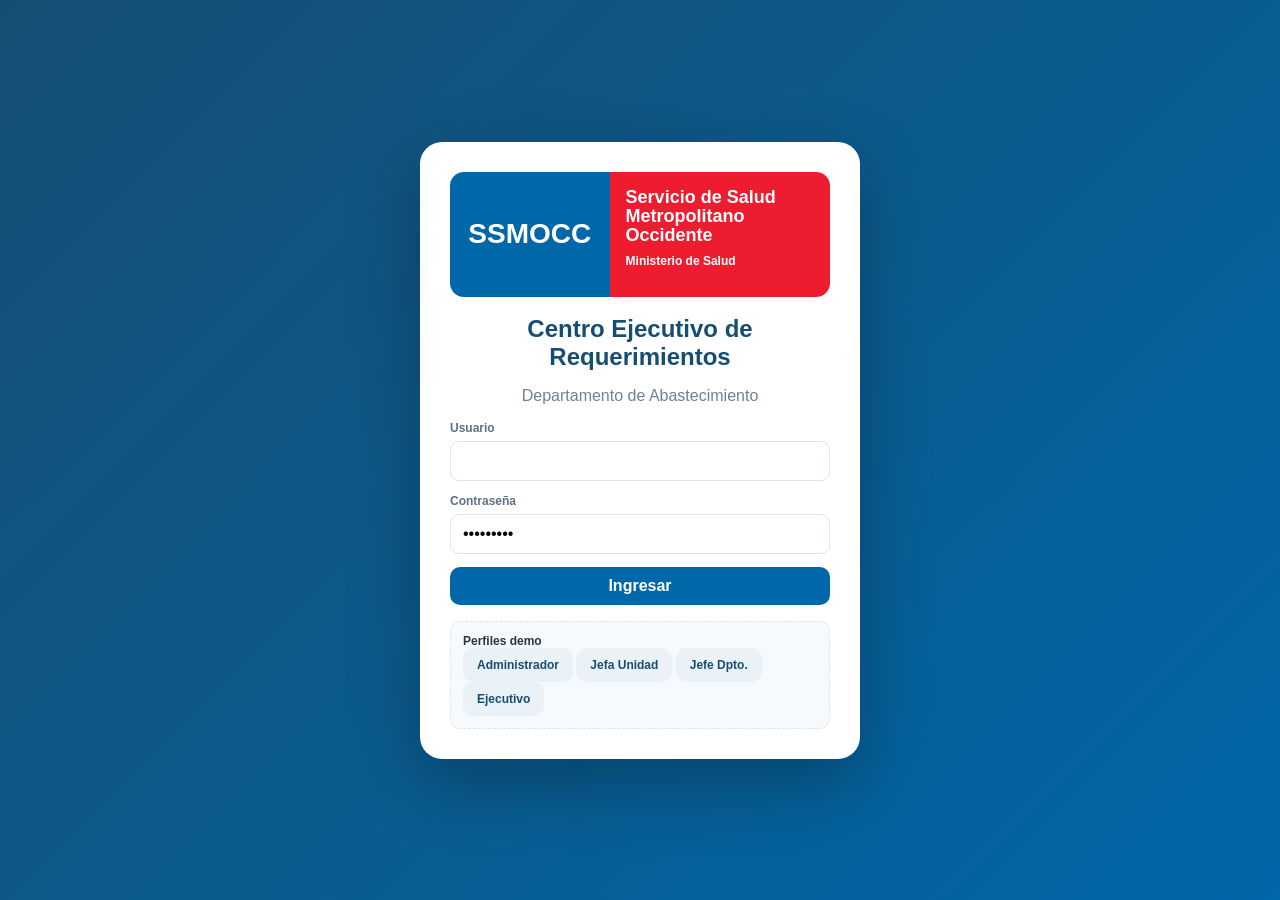
==== commit 89a0a9b1: "Implementa permisos por rol y alertas de asignación" ====
--- a/index.html
+++ b/index.html
@@ -1,35 +1,19 @@
 <!DOCTYPE html>
-<html lang="es">
-<head>
-<meta charset="UTF-8">
-<meta name="viewport" content="width=device-width,initial-scale=1.0">
-<title>Centro Ejecutivo de Requerimientos · SSMOCC</title>
+<html lang="es"><head><meta charset="UTF-8"><meta name="viewport" content="width=device-width,initial-scale=1.0"><title>Centro Ejecutivo de Requerimientos · SSMOCC</title>
 <style>
-:root{--azul:#0067a8;--azul2:#164e73;--rojo:#ed1c2e;--fondo:#f3f6f9;--texto:#25364a;--muted:#718096;--borde:#dce4ec;--verde:#24804b;--amarillo:#d4a000;--naranja:#dc721b;--sombra:0 8px 24px rgba(20,61,89,.09)}
-*{box-sizing:border-box}body{margin:0;font-family:Inter,Segoe UI,Arial,sans-serif;background:var(--fondo);color:var(--texto)}button,input,select,textarea{font:inherit}.hidden{display:none!important}.btn{border:0;border-radius:10px;padding:10px 14px;font-weight:800;cursor:pointer}.primary{background:var(--azul);color:#fff}.secondary{background:#eaf1f7;color:var(--azul2)}input,select,textarea{width:100%;padding:10px 12px;border:1px solid var(--borde);border-radius:9px;background:#fff}label{display:block;font-size:12px;font-weight:800;color:#607083;margin-bottom:6px}
-.login{min-height:100vh;display:grid;place-items:center;background:linear-gradient(135deg,var(--azul2),var(--azul));padding:22px}.login-card{width:min(440px,100%);background:#fff;border-radius:22px;padding:30px;box-shadow:0 25px 70px rgba(0,0,0,.28)}.logo{height:125px;display:grid;grid-template-columns:42% 58%;border-radius:14px;overflow:hidden;margin-bottom:18px}.logo .a{background:var(--azul);display:grid;place-items:center;color:#fff;font-size:28px;font-weight:900}.logo .b{background:var(--rojo);color:#fff;padding:16px;font-size:18px;font-weight:900;line-height:1.07}.logo .b small{display:block;font-size:12px;margin-top:10px}.login h1{text-align:center;margin:0;color:var(--azul2)}.login p{text-align:center;color:var(--muted);margin:7px 0 22px}.field{margin-bottom:13px}.demo{margin-top:16px;background:#f7fafc;border:1px dashed var(--borde);padding:12px;border-radius:10px;font-size:12px}
-.app{display:grid;grid-template-columns:250px minmax(0,1fr);min-height:100vh}.sidebar{background:linear-gradient(180deg,var(--azul2),#0c3049);color:#fff;padding:18px;position:sticky;top:0;height:100vh}.sidebrand{font-size:19px;font-weight:900;margin-bottom:18px}.sidebrand small{display:block;font-size:12px;opacity:.75;margin-top:4px}.profile{background:rgba(255,255,255,.12);border-radius:12px;padding:13px;margin-bottom:18px}.avatar{width:42px;height:42px;border-radius:50%;display:grid;place-items:center;background:#fff;color:var(--azul2);font-weight:900;margin-bottom:7px}.profile span{display:block;font-size:12px;opacity:.8}.nav button{width:100%;text-align:left;border:0;background:transparent;color:#fff;padding:11px;border-radius:9px;margin-bottom:5px;cursor:pointer}.nav button:hover,.nav button.active{background:rgba(255,255,255,.14)}.logout{position:absolute;left:18px;right:18px;bottom:18px}.main{padding:22px 26px 40px;min-width:0}.topbar{display:flex;justify-content:space-between;align-items:center;gap:14px;flex-wrap:wrap;margin-bottom:16px}.topbar h1{margin:0;font-size:28px}.subtitle{color:var(--muted);font-size:14px;margin-top:4px}.actions{display:flex;gap:9px;flex-wrap:wrap}.notice{background:#eaf5fc;border-left:4px solid var(--azul);padding:11px 13px;border-radius:0 9px 9px 0;margin-bottom:15px}
-.kpis{display:grid;grid-template-columns:repeat(5,minmax(0,1fr));gap:12px;margin-bottom:15px}.kpi{background:#fff;border:1px solid var(--borde);border-radius:14px;padding:15px;box-shadow:var(--sombra);position:relative;overflow:hidden}.kpi:before{content:"";position:absolute;left:0;top:0;bottom:0;width:5px;background:var(--azul)}.kpi.red:before{background:var(--rojo)}.kpi.green:before{background:var(--verde)}.kpi.orange:before{background:var(--naranja)}.kpi.purple:before{background:#7b3fb4}.kpi span{font-size:12px;color:var(--muted)}.kpi strong{display:block;font-size:29px;margin-top:5px}.kpi small{color:var(--muted)}
-.grid2{display:grid;grid-template-columns:1.2fr .8fr;gap:14px;margin-bottom:14px}.panel{background:#fff;border:1px solid var(--borde);border-radius:14px;padding:16px;box-shadow:var(--sombra);min-width:0}.panel h2{font-size:18px;margin:0 0 12px}.execrow{display:grid;grid-template-columns:minmax(180px,1.5fr) repeat(4,minmax(64px,.6fr));gap:9px;align-items:center;padding:10px 0;border-bottom:1px solid var(--borde)}.execrow:last-child{border-bottom:0}.execname{font-weight:800}.stat{text-align:center}.stat b{display:block;font-size:18px}.stat span{font-size:11px;color:var(--muted)}.change{display:flex;gap:10px;padding:11px;border:1px solid var(--borde);border-radius:10px;margin-bottom:9px;background:#fbfdff}.cdot{width:9px;height:9px;border-radius:50%;background:var(--azul);margin-top:5px;flex:none}.change b{display:block}.change small{color:var(--muted)}
-.filters{display:grid;grid-template-columns:2fr 1fr 1fr 1fr auto;gap:10px;align-items:end;margin-bottom:13px}.tablewrap{background:#fff;border:1px solid var(--borde);border-radius:14px;overflow:auto;box-shadow:var(--sombra)}table{width:100%;border-collapse:collapse;min-width:1000px}th{background:#edf3f7;text-align:left;padding:11px;font-size:12px;color:#536578;position:sticky;top:0}td{padding:11px;border-top:1px solid var(--borde);font-size:13px;vertical-align:top}tr:hover td{background:#fbfdff}.badge{display:inline-block;padding:5px 8px;border-radius:999px;font-size:11px;font-weight:900}.pendiente{background:#fff2ca;color:#806000}.ejecucion{background:#dceeff;color:#17548d}.espera{background:#f0e5ff;color:#6b2697}.terminado{background:#dcf7e4;color:#176235}.progress{height:7px;background:#e9eef3;border-radius:10px;overflow:hidden;margin-top:5px}.progress div{height:100%;background:var(--azul)}.semaforo{display:inline-flex;align-items:center;gap:6px;font-size:12px;font-weight:800}.dot{width:10px;height:10px;border-radius:50%}.verde{background:#2ca25f}.amarillo{background:#e0a100}.naranja{background:#e2771b}.rojo{background:#d92d20}.small{font-size:12px;color:var(--muted)}.usergrid{display:grid;grid-template-columns:repeat(3,1fr);gap:12px}.usercard{background:#fff;border:1px solid var(--borde);border-radius:13px;padding:14px;box-shadow:var(--sombra)}.userstats{display:grid;grid-template-columns:repeat(3,1fr);gap:7px;margin-top:10px}.userstats div{background:#f6f9fb;padding:8px;border-radius:9px;text-align:center}.userstats b{display:block;font-size:18px}
-.modal{position:fixed;inset:0;background:rgba(15,23,42,.58);display:flex;align-items:center;justify-content:center;padding:18px;z-index:50}.modalbox{width:min(980px,100%);max-height:92vh;overflow:auto;background:#fff;border-radius:20px;padding:21px;box-shadow:0 30px 80px rgba(0,0,0,.3)}.modalhead{display:flex;justify-content:space-between;gap:12px;align-items:center;margin-bottom:16px}.close{border:0;background:#edf2f6;border-radius:9px;padding:8px 11px}.detailgrid{display:grid;grid-template-columns:1.15fr .85fr;gap:18px}.formgrid{display:grid;grid-template-columns:1fr 1fr;gap:11px}.full{grid-column:1/-1}.timeline{position:relative;padding-left:21px}.timeline:before{content:"";position:absolute;left:7px;top:5px;bottom:5px;width:2px;background:#d6e0e7}.event{position:relative;border:1px solid var(--borde);border-radius:11px;padding:11px;margin-bottom:10px;background:#f9fbfd}.event:before{content:"";position:absolute;left:-19px;top:16px;width:9px;height:9px;border-radius:50%;background:var(--azul)}.event small{color:var(--muted)}.update{border-top:1px solid var(--borde);margin-top:16px;padding-top:16px}.modalactions{display:flex;justify-content:flex-end;gap:9px;margin-top:12px}.summary{background:linear-gradient(135deg,#f2f8fc,#fff);border:1px solid var(--borde);border-radius:13px;padding:15px}.summary li{margin:7px 0}
-@media(max-width:1150px){.kpis{grid-template-columns:repeat(3,1fr)}.grid2{grid-template-columns:1fr}.usergrid{grid-template-columns:1fr 1fr}}@media(max-width:900px){.filters{grid-template-columns:1fr 1fr}.detailgrid{grid-template-columns:1fr}.execrow{grid-template-columns:1fr repeat(2,1fr)}.desk{display:none}}@media(max-width:720px){.app{grid-template-columns:1fr}.sidebar{height:auto;position:relative}.logout{position:static;margin-top:14px}.main{padding:16px}.kpis,.filters,.formgrid,.usergrid{grid-template-columns:1fr}.full{grid-column:auto}}
-</style>
-</head>
-<body>
-<section id="login" class="login"><div class="login-card"><div class="logo"><div class="a">SSMOCC</div><div class="b">Servicio de Salud<br>Metropolitano Occidente<small>Ministerio de Salud</small></div></div><h1>Centro Ejecutivo de Requerimientos</h1><p>Departamento de Abastecimiento</p><div class="field"><label>Usuario</label><input id="loginUser" placeholder="Ingrese usuario"></div><div class="field"><label>Contraseña</label><input type="password" value="Demo2026!"></div><button class="btn primary" style="width:100%" onclick="login()">Ingresar</button><div class="demo"><b>Demostración</b><br><button class="btn secondary" onclick="demo('admin')">Jefatura</button> <button class="btn secondary" onclick="demo('ainostroza')">Ejecutivo</button></div></div></section>
-<section id="app" class="app hidden"><aside class="sidebar"><div class="sidebrand">Centro Ejecutivo<small>Abastecimiento · SSMOCC</small></div><div class="profile"><div class="avatar" id="avatar">JA</div><b id="profileName"></b><span id="profileRole"></span></div><div class="nav"><button class="active" onclick="show('dashboard',this)">🏠 Dashboard</button><button onclick="show('requerimientos',this)">📋 Requerimientos</button><button class="admin" onclick="show('ejecutivos',this)">👥 Ejecutivos</button></div><button class="btn secondary logout" onclick="location.reload()">Cerrar sesión</button></aside>
-<main class="main">
-<section id="dashboard"><div class="topbar"><div><h1 id="title">Resumen ejecutivo</h1><div class="subtitle" id="subtitle">Visión rápida para reunión y control de gestión</div></div><div class="actions"><button class="btn secondary admin" onclick="meeting()">Resumen para reunión</button><button class="btn primary admin" onclick="alert('Formulario de asignación en la versión conectada')">+ Asignar requerimiento</button></div></div><div class="notice" id="notice"></div><div class="kpis"><div class="kpi"><span>Activos</span><strong id="kActivos">0</strong><small>Abiertos</small></div><div class="kpi orange"><span>En ejecución</span><strong id="kEjec">0</strong><small>Gestión activa</small></div><div class="kpi green"><span>Terminados</span><strong id="kTerm">0</strong><small>Cerrados</small></div><div class="kpi red"><span>Sin actualizar</span><strong id="kAtraso">0</strong><small>Más de 7 días</small></div><div class="kpi purple"><span>Cambios de hoy</span><strong id="kHoy">0</strong><small>Actualizaciones</small></div></div><div class="grid2"><div class="panel"><h2>Carga y estado por ejecutivo</h2><div id="execSummary"></div></div><div class="panel"><h2>Qué cambió hoy</h2><div id="today"></div></div></div><div class="panel"><h2>Atención inmediata</h2><div id="urgent"></div></div></section>
-<section id="requerimientos" class="hidden"><div class="topbar"><div><h1>Requerimientos</h1><div class="subtitle">Estado, avance, actualización y trazabilidad</div></div></div><div class="filters panel"><div><label>Buscar</label><input id="q" placeholder="Buscar por palabra..." oninput="renderTable()"></div><div class="admin"><label>Ejecutivo</label><select id="fExec" onchange="renderTable()"></select></div><div><label>Estado</label><select id="fEstado" onchange="renderTable()"><option value="">Todos</option><option>Pendiente</option><option>En ejecución</option><option>En espera</option><option>Terminado</option></select></div><div><label>Prioridad</label><select id="fPrioridad" onchange="renderTable()"><option value="">Todas</option><option>Alta</option><option>Media</option><option>Baja</option></select></div><button class="btn secondary" onclick="clearFilters()">Limpiar</button></div><div class="tablewrap"><table><thead><tr><th>ID</th><th>Requerimiento</th><th>Ejecutivo</th><th>Estado</th><th>Avance</th><th>Semáforo</th><th>Acción</th></tr></thead><tbody id="tbody"></tbody></table></div></section>
-<section id="ejecutivos" class="hidden"><div class="topbar"><div><h1>Ejecutivos</h1><div class="subtitle">Carga y alertas por integrante</div></div></div><div class="usergrid" id="usergrid"></div></section>
+:root{--b:#0067a8;--bd:#164e73;--r:#ed1c2e;--bg:#f3f6f9;--t:#25364a;--m:#718096;--br:#dce4ec;--g:#24804b;--o:#dc721b;--sh:0 8px 24px rgba(20,61,89,.09)}*{box-sizing:border-box}body{margin:0;font-family:Inter,Segoe UI,Arial,sans-serif;background:var(--bg);color:var(--t)}button,input,select,textarea{font:inherit}.hidden{display:none!important}.btn{border:0;border-radius:10px;padding:10px 14px;font-weight:800;cursor:pointer}.primary{background:var(--b);color:#fff}.secondary{background:#eaf1f7;color:var(--bd)}input,select,textarea{width:100%;padding:10px 12px;border:1px solid var(--br);border-radius:9px;background:#fff}textarea{min-height:100px}label{display:block;font-size:12px;font-weight:800;color:#607083;margin-bottom:6px}.login{min-height:100vh;display:grid;place-items:center;background:linear-gradient(135deg,var(--bd),var(--b));padding:22px}.login-card{width:min(440px,100%);background:#fff;border-radius:22px;padding:30px;box-shadow:0 25px 70px rgba(0,0,0,.28)}.logo{height:125px;display:grid;grid-template-columns:42% 58%;border-radius:14px;overflow:hidden;margin-bottom:18px}.logo .a{background:var(--b);display:grid;place-items:center;color:#fff;font-size:28px;font-weight:900}.logo .c{background:var(--r);color:#fff;padding:16px;font-size:18px;font-weight:900;line-height:1.07}.logo small{display:block;font-size:12px;margin-top:10px}.login h1{text-align:center;margin:0;color:var(--bd)}.login p{text-align:center;color:var(--m)}.field{margin-bottom:13px}.demo{margin-top:16px;background:#f7fafc;border:1px dashed var(--br);padding:12px;border-radius:10px;font-size:12px}.app{display:grid;grid-template-columns:255px minmax(0,1fr);min-height:100vh}.side{background:linear-gradient(180deg,var(--bd),#0c3049);color:#fff;padding:18px;position:sticky;top:0;height:100vh}.brand{font-size:19px;font-weight:900;margin-bottom:18px}.brand small{display:block;font-size:12px;opacity:.75}.profile{background:rgba(255,255,255,.12);border-radius:12px;padding:13px;margin-bottom:18px}.avatar{width:42px;height:42px;border-radius:50%;display:grid;place-items:center;background:#fff;color:var(--bd);font-weight:900;margin-bottom:7px}.profile span{display:block;font-size:12px;opacity:.8}.nav button{width:100%;text-align:left;border:0;background:transparent;color:#fff;padding:11px;border-radius:9px;margin-bottom:5px;cursor:pointer;position:relative}.nav button:hover,.nav button.active{background:rgba(255,255,255,.14)}.counter{position:absolute;right:10px;top:8px;background:var(--r);color:#fff;border-radius:999px;padding:2px 7px;font-size:11px}.logout{position:absolute;left:18px;right:18px;bottom:18px}.main{padding:22px 26px 40px;min-width:0}.top{display:flex;justify-content:space-between;align-items:center;gap:14px;flex-wrap:wrap;margin-bottom:16px}.top h1{margin:0;font-size:28px}.sub{color:var(--m);font-size:14px}.actions{display:flex;gap:9px;flex-wrap:wrap}.notice{background:#eaf5fc;border-left:4px solid var(--b);padding:11px 13px;border-radius:0 9px 9px 0;margin-bottom:15px}.kpis{display:grid;grid-template-columns:repeat(5,minmax(0,1fr));gap:12px;margin-bottom:15px}.kpi,.panel{background:#fff;border:1px solid var(--br);border-radius:14px;padding:15px;box-shadow:var(--sh)}.kpi span{font-size:12px;color:var(--m)}.kpi strong{display:block;font-size:29px;margin-top:5px}.grid2{display:grid;grid-template-columns:1.2fr .8fr;gap:14px;margin-bottom:14px}.panel h2{font-size:18px;margin:0 0 12px}.execrow{display:grid;grid-template-columns:minmax(180px,1.5fr) repeat(4,minmax(64px,.6fr));gap:9px;align-items:center;padding:10px 0;border-bottom:1px solid var(--br)}.execname{font-weight:800}.stat{text-align:center}.stat b{display:block}.stat span{font-size:11px;color:var(--m)}.item{padding:11px;border:1px solid var(--br);border-radius:10px;margin-bottom:9px;background:#fbfdff}.item b{display:block}.item small{color:var(--m)}.new-alert{border-left:5px solid var(--r);background:#fff8f8}.filters{display:grid;grid-template-columns:2fr 1fr 1fr 1fr auto;gap:10px;align-items:end;margin-bottom:13px}.tablewrap{background:#fff;border:1px solid var(--br);border-radius:14px;overflow:auto;box-shadow:var(--sh)}table{width:100%;border-collapse:collapse;min-width:1000px}th{background:#edf3f7;text-align:left;padding:11px;font-size:12px;position:sticky;top:0}td{padding:11px;border-top:1px solid var(--br);font-size:13px;vertical-align:top}.badge{display:inline-block;padding:5px 8px;border-radius:999px;font-size:11px;font-weight:900}.pendiente{background:#fff2ca;color:#806000}.ejecucion{background:#dceeff;color:#17548d}.espera{background:#f0e5ff;color:#6b2697}.terminado{background:#dcf7e4;color:#176235}.progress{height:7px;background:#e9eef3;border-radius:10px;overflow:hidden;margin-top:5px}.progress div{height:100%;background:var(--b)}.small{font-size:12px;color:var(--m)}.usergrid{display:grid;grid-template-columns:repeat(3,1fr);gap:12px}.usercard{background:#fff;border:1px solid var(--br);border-radius:13px;padding:14px;box-shadow:var(--sh)}.modal{position:fixed;inset:0;background:rgba(15,23,42,.58);display:flex;align-items:center;justify-content:center;padding:18px;z-index:50}.modalbox{width:min(920px,100%);max-height:92vh;overflow:auto;background:#fff;border-radius:20px;padding:21px}.modalhead{display:flex;justify-content:space-between;align-items:center}.close{border:0;background:#edf2f6;border-radius:9px;padding:8px 11px}.formgrid{display:grid;grid-template-columns:1fr 1fr;gap:11px}.full{grid-column:1/-1}.timeline{border-left:2px solid #d6e0e7;padding-left:15px}.event{position:relative;border:1px solid var(--br);border-radius:10px;padding:10px;margin-bottom:9px;background:#fbfcfd}.event:before{content:"";position:absolute;left:-21px;top:15px;width:10px;height:10px;border-radius:50%;background:var(--b)}.modalactions{display:flex;justify-content:flex-end;gap:9px;margin-top:13px}.warning{background:#fff4e5;border:1px solid #f4c47b;border-radius:10px;padding:11px;margin-top:10px;color:#774a00}@media(max-width:1100px){.kpis{grid-template-columns:repeat(3,1fr)}.grid2{grid-template-columns:1fr}.usergrid{grid-template-columns:1fr 1fr}}@media(max-width:760px){.app{grid-template-columns:1fr}.side{height:auto;position:relative}.logout{position:static;margin-top:14px}.main{padding:16px}.kpis,.filters,.formgrid,.usergrid{grid-template-columns:1fr}.full{grid-column:auto}}
+</style></head><body>
+<section id="login" class="login"><div class="login-card"><div class="logo"><div class="a">SSMOCC</div><div class="c">Servicio de Salud<br>Metropolitano Occidente<small>Ministerio de Salud</small></div></div><h1>Centro Ejecutivo de Requerimientos</h1><p>Departamento de Abastecimiento</p><div class="field"><label>Usuario</label><input id="loginUser"></div><div class="field"><label>Contraseña</label><input type="password" value="Demo2026!"></div><button class="btn primary" style="width:100%" onclick="login()">Ingresar</button><div class="demo"><b>Perfiles demo</b><br><button class="btn secondary" onclick="demo('admin')">Administrador</button> <button class="btn secondary" onclick="demo('junidad')">Jefa Unidad</button> <button class="btn secondary" onclick="demo('jdpto')">Jefe Dpto.</button> <button class="btn secondary" onclick="demo('ainostroza')">Ejecutivo</button></div></div></section>
+<section id="app" class="app hidden"><aside class="side"><div class="brand">Centro Ejecutivo<small>Abastecimiento · SSMOCC</small></div><div class="profile"><div class="avatar" id="avatar"></div><b id="pname"></b><span id="prole"></span></div><div class="nav"><button class="active" onclick="show('dashboard',this)">🏠 Dashboard</button><button onclick="show('requerimientos',this)">📋 Requerimientos</button><button onclick="show('alertas',this)">🔔 Alertas <span id="alertCount" class="counter hidden">0</span></button><button class="manager" onclick="show('ejecutivos',this)">👥 Ejecutivos</button></div><button class="btn secondary logout" onclick="location.reload()">Cerrar sesión</button></aside><main class="main">
+<section id="dashboard"><div class="top"><div><h1 id="title">Resumen ejecutivo</h1><div class="sub" id="subtitle"></div></div><div class="actions"><button class="btn primary manager" onclick="openAssign()">+ Asignar requerimiento</button></div></div><div id="notice" class="notice"></div><div class="kpis"><div class="kpi"><span>Activos</span><strong id="k1">0</strong></div><div class="kpi"><span>En ejecución</span><strong id="k2">0</strong></div><div class="kpi"><span>Terminados</span><strong id="k3">0</strong></div><div class="kpi"><span>Sin actualizar</span><strong id="k4">0</strong></div><div class="kpi"><span>Asignaciones nuevas</span><strong id="k5">0</strong></div></div><div class="grid2"><div class="panel"><h2>Carga por ejecutivo</h2><div id="execSummary"></div></div><div class="panel"><h2>Actividad reciente</h2><div id="recent"></div></div></div></section>
+<section id="requerimientos" class="hidden"><div class="top"><div><h1>Requerimientos</h1><div class="sub">Solo se muestran los requerimientos autorizados para el perfil.</div></div><button class="btn primary manager" onclick="openAssign()">+ Asignar</button></div><div class="filters panel"><div><label>Buscar</label><input id="q" oninput="renderTable()"></div><div class="manager"><label>Ejecutivo</label><select id="fExec" onchange="renderTable()"></select></div><div><label>Estado</label><select id="fEstado" onchange="renderTable()"><option value="">Todos</option><option>Pendiente</option><option>En ejecución</option><option>En espera</option><option>Terminado</option></select></div><div><label>Prioridad</label><select id="fPrio" onchange="renderTable()"><option value="">Todas</option><option>Alta</option><option>Media</option><option>Baja</option></select></div><button class="btn secondary" onclick="clearF()">Limpiar</button></div><div class="tablewrap"><table><thead><tr><th>ID</th><th>Requerimiento</th><th>Responsable</th><th>Estado</th><th>Avance</th><th>Acción</th></tr></thead><tbody id="tbody"></tbody></table></div></section>
+<section id="alertas" class="hidden"><div class="top"><div><h1>Alertas</h1><div class="sub">Asignaciones y cambios que requieren revisión.</div></div></div><div id="alertsList"></div></section>
+<section id="ejecutivos" class="hidden"><div class="top"><div><h1>Ejecutivos</h1><div class="sub">Carga y requerimientos asignados.</div></div></div><div id="usergrid" class="usergrid"></div></section>
 </main></section>
-<div id="detail" class="modal hidden"><div class="modalbox"><div class="modalhead"><div><h2 id="dTitle" style="margin:0"></h2><div class="small" id="dMeta"></div></div><button class="close" onclick="closeDetail()">✕</button></div><div class="detailgrid"><div><h3>Información del requerimiento</h3><div class="formgrid"><div><label>Responsable</label><input id="dExec" disabled></div><div><label>Prioridad</label><select id="dPrio"><option>Alta</option><option>Media</option><option>Baja</option></select></div><div><label>Estado</label><select id="dEstado"><option>Pendiente</option><option>En ejecución</option><option>En espera</option><option>Terminado</option></select></div><div><label>Avance (%)</label><input id="dAvance" type="number" min="0" max="100"></div><div class="full"><label>Descripción</label><textarea id="dDesc"></textarea></div></div><div class="update"><h3>Nueva actualización</h3><label>Qué se hizo, qué falta y próximo paso</label><textarea id="dUpdate"></textarea><div class="modalactions"><button class="btn secondary" onclick="closeDetail()">Cancelar</button><button class="btn primary" onclick="saveUpdate()">Guardar actualización</button></div></div></div><div><h3>Trazabilidad</h3><div class="timeline" id="timeline"></div></div></div></div></div>
-<div id="meeting" class="modal hidden"><div class="modalbox" style="width:min(730px,100%)"><div class="modalhead"><div><h2 style="margin:0">Resumen para reunión</h2><div class="small">Lectura automática de gestión</div></div><button class="close" onclick="document.getElementById('meeting').classList.add('hidden')">✕</button></div><div class="summary" id="meetingText"></div></div></div>
+<div id="assignModal" class="modal hidden"><div class="modalbox" style="width:min(720px,100%)"><div class="modalhead"><h2>Asignar requerimiento</h2><button class="close" onclick="assignModal.classList.add('hidden')">✕</button></div><div class="formgrid"><div class="full"><label>Título</label><input id="aTitle"></div><div><label>Asignar a</label><select id="aExec" onchange="checkAssignment()"></select></div><div><label>Prioridad</label><select id="aPrio"><option>Media</option><option>Alta</option><option>Baja</option></select></div><div class="full"><label>Descripción</label><textarea id="aDesc"></textarea></div></div><div id="assignWarning" class="warning hidden"></div><div class="modalactions"><button class="btn secondary" onclick="assignModal.classList.add('hidden')">Cancelar</button><button class="btn primary" onclick="saveAssignment()">Asignar</button></div></div></div>
+<div id="detailModal" class="modal hidden"><div class="modalbox"><div class="modalhead"><div><h2 id="dTitle"></h2><div id="dMeta" class="small"></div></div><button class="close" onclick="detailModal.classList.add('hidden')">✕</button></div><div class="grid2"><div><div class="formgrid"><div><label>Estado</label><select id="dEstado"><option>Pendiente</option><option>En ejecución</option><option>En espera</option><option>Terminado</option></select></div><div><label>Avance</label><input id="dAvance" type="number" min="0" max="100"></div><div class="full"><label>Nueva actualización</label><textarea id="dUpdate"></textarea></div></div><div class="modalactions"><button class="btn primary" onclick="saveUpdate()">Guardar actualización</button></div></div><div><h3>Trazabilidad</h3><div id="timeline" class="timeline"></div></div></div></div></div>
 <script>
-const users=[{user:'admin',name:'Jefatura Abastecimiento',role:'Administrador',initials:'JA'},{user:'ainostroza',name:'ALEJANDRA SOLEDAD INOSTROZA GONZÁLEZ',role:'Ejecutivo',initials:'AI'},{user:'bcastillo',name:'BEATRIZ ERIKA CASTILLO PALMA',role:'Ejecutivo',initials:'BC'},{user:'gbarahona',name:'GONZALO IGNACIO BARAHONA CASTILLO',role:'Ejecutivo',initials:'GB'},{user:'jdiaz',name:'JAIME DIAZ TAPIA',role:'Ejecutivo',initials:'JD'},{user:'mgatica',name:'MARCELO GATICA ESPINOSA',role:'Ejecutivo',initials:'MG'},{user:'mdelpino',name:'MONICA CECILIA DELPINO NUÑEZ',role:'Ejecutivo',initials:'MD'},{user:'nrifo',name:'NANCY DEL CARMEN RIFO PINO',role:'Ejecutivo',initials:'NR'},{user:'scarvajal',name:'SERGIO ALBERTO CARVAJAL VERA',role:'Ejecutivo',initials:'SC'},{user:'sbesnier',name:'STEPHANIE MONIC BESNIER UNDA',role:'Ejecutivo',initials:'SB'},{user:'vvalenzuela',name:'VERONICA HELENA VALENZUELA SILVA',role:'Ejecutivo',initials:'VV'}];
-let current=null,selected=null;let req=[{id:1,title:'Revisión de antecedentes de compra',exec:'ALEJANDRA SOLEDAD INOSTROZA GONZÁLEZ',estado:'En ejecución',prio:'Alta',avance:55,desc:'Revisión documental y validación de antecedentes.',dias:0,hist:[{fecha:'Hoy 09:20',user:'ALEJANDRA SOLEDAD INOSTROZA GONZÁLEZ',estado:'En ejecución',text:'Se solicitaron correcciones a la unidad requirente.'},{fecha:'01-08-2026 09:10',user:'Jefatura Abastecimiento',estado:'Pendiente',text:'Requerimiento asignado.'}]},{id:2,title:'Preparación de bases administrativas',exec:'BEATRIZ ERIKA CASTILLO PALMA',estado:'Pendiente',prio:'Media',avance:15,desc:'Elaboración y revisión de bases.',dias:4,hist:[{fecha:'02-08-2026 14:40',user:'BEATRIZ ERIKA CASTILLO PALMA',estado:'Pendiente',text:'Pendiente recepción de especificaciones técnicas.'}]},{id:3,title:'Seguimiento de orden de compra',exec:'GONZALO IGNACIO BARAHONA CASTILLO',estado:'En espera',prio:'Alta',avance:70,desc:'Seguimiento al despacho del proveedor.',dias:11,hist:[{fecha:'26-07-2026 16:00',user:'GONZALO IGNACIO BARAHONA CASTILLO',estado:'En espera',text:'Proveedor informa despacho para la próxima semana.'}]},{id:4,title:'Carga de antecedentes en Mercado Público',exec:'JAIME DIAZ TAPIA',estado:'Terminado',prio:'Baja',avance:100,desc:'Carga y validación documental.',dias:1,hist:[{fecha:'Ayer 16:25',user:'JAIME DIAZ TAPIA',estado:'Terminado',text:'Proceso cargado y validado.'}]},{id:5,title:'Revisión de cotizaciones',exec:'MARCELO GATICA ESPINOSA',estado:'En ejecución',prio:'Media',avance:60,desc:'Comparación técnica y económica.',dias:0,hist:[{fecha:'Hoy 11:15',user:'MARCELO GATICA ESPINOSA',estado:'En ejecución',text:'Se recibieron dos cotizaciones; falta una tercera.'}]}];
-function demo(u){loginUser.value=u;login()}function login(){current=users.find(x=>x.user===loginUser.value.trim().toLowerCase())||users[1];document.getElementById('login').classList.add('hidden');document.getElementById('app').classList.remove('hidden');profileName.textContent=current.name;profileRole.textContent=current.role;avatar.textContent=current.initials;const admin=current.role==='Administrador';document.querySelectorAll('.admin').forEach(x=>x.classList.toggle('hidden',!admin));title.textContent=admin?'Resumen ejecutivo':'Mis requerimientos';subtitle.textContent=admin?'Visión rápida para reunión y control de gestión':'Actualización simple de sus gestiones';notice.innerHTML=admin?'<b>Perfil Jefatura:</b> vea excepciones, cambios del día y carga del equipo en una sola pantalla.':'<b>Perfil Ejecutivo:</b> solo ve sus requerimientos y puede actualizarlos rápidamente.';fill();renderAll()}function visible(){return current.role==='Administrador'?req:req.filter(x=>x.exec===current.name)}function traffic(d){if(d===0)return['verde','Actualizado hoy'];if(d<=3)return['amarillo',`Hace ${d} días`];if(d<=7)return['naranja',`Hace ${d} días`];return['rojo',`Hace ${d} días`]}function cls(e){return e==='Pendiente'?'pendiente':e==='En ejecución'?'ejecucion':e==='En espera'?'espera':'terminado'}function renderAll(){metrics();dashboard();renderTable();renderUsers()}function metrics(){const d=visible();kActivos.textContent=d.filter(x=>x.estado!=='Terminado').length;kEjec.textContent=d.filter(x=>x.estado==='En ejecución').length;kTerm.textContent=d.filter(x=>x.estado==='Terminado').length;kAtraso.textContent=d.filter(x=>x.dias>7&&x.estado!=='Terminado').length;kHoy.textContent=d.reduce((n,x)=>n+x.hist.filter(h=>h.fecha.startsWith('Hoy')).length,0)}function dashboard(){const es=users.filter(x=>x.role==='Ejecutivo');execSummary.innerHTML=es.map(u=>{const a=req.filter(r=>r.exec===u.name);return `<div class="execrow"><div class="execname">${u.name}</div><div class="stat"><b>${a.length}</b><span>Total</span></div><div class="stat"><b>${a.filter(r=>r.estado==='En ejecución').length}</b><span>Activos</span></div><div class="stat desk"><b>${a.filter(r=>r.dias>7&&r.estado!=='Terminado').length}</b><span>Sin actualizar</span></div><div class="stat desk"><b>${a.filter(r=>r.prio==='Alta'&&r.estado!=='Terminado').length}</b><span>Alta prioridad</span></div></div>`}).join('');const h=req.flatMap(r=>r.hist.map(x=>({...x,title:r.title}))).filter(x=>x.fecha.startsWith('Hoy'));today.innerHTML=h.map(x=>`<div class="change"><div class="cdot"></div><div><b>${x.user}</b><div>${x.text}</div><small>${x.title} · ${x.fecha}</small></div></div>`).join('')||'<p>Sin cambios hoy.</p>';const a=req.filter(x=>x.estado!=='Terminado'&&(x.prio==='Alta'||x.dias>7));urgent.innerHTML=a.map(x=>{const[c,t]=traffic(x.dias);return `<div class="change"><div><b>${x.title}</b><div>${x.exec} · ${x.estado} · ${x.prio}</div><span class="semaforo"><span class="dot ${c}"></span>${t}</span></div></div>`}).join('')||'<p>Sin alertas.</p>'}function fill(){fExec.innerHTML='<option value="">Todos</option>'+users.filter(x=>x.role==='Ejecutivo').map(x=>`<option>${x.name}</option>`).join('')}function renderTable(){const t=(q?.value||'').toLowerCase(),e=fExec?.value||'',s=fEstado?.value||'',p=fPrioridad?.value||'';const d=visible().filter(x=>(!t||(x.title+' '+x.desc+' '+x.hist.map(h=>h.text).join(' ')).toLowerCase().includes(t))&&(!e||x.exec===e)&&(!s||x.estado===s)&&(!p||x.prio===p));tbody.innerHTML=d.map(x=>{const[c,l]=traffic(x.dias);return `<tr><td>#${String(x.id).padStart(3,'0')}</td><td><b>${x.title}</b><br><span class="small">${x.desc}</span></td><td>${x.exec}</td><td><span class="badge ${cls(x.estado)}">${x.estado}</span><br>${x.prio}</td><td><b>${x.avance}%</b><div class="progress"><div style="width:${x.avance}%"></div></div></td><td><span class="semaforo"><span class="dot ${c}"></span>${l}</span></td><td><button class="btn secondary" onclick="openDetail(${x.id})">${current.role==='Administrador'?'Revisar':'Actualizar'}</button></td></tr>`}).join('')}function renderUsers(){usergrid.innerHTML=users.filter(x=>x.role==='Ejecutivo').map(u=>{const a=req.filter(r=>r.exec===u.name);return `<div class="usercard"><div class="avatar">${u.initials}</div><b>${u.name}</b><div class="small">Ejecutivo</div><div class="userstats"><div><b>${a.length}</b><span>Total</span></div><div><b>${a.filter(r=>r.estado==='En ejecución').length}</b><span>Activos</span></div><div><b>${a.filter(r=>r.dias>7&&r.estado!=='Terminado').length}</b><span>Alertas</span></div></div></div>`}).join('')}function show(id,b){['dashboard','requerimientos','ejecutivos'].forEach(x=>document.getElementById(x).classList.add('hidden'));document.getElementById(id).classList.remove('hidden');document.querySelectorAll('.nav button').forEach(x=>x.classList.remove('active'));b.classList.add('active')}function clearFilters(){q.value='';fExec.value='';fEstado.value='';fPrioridad.value='';renderTable()}function openDetail(id){selected=id;const x=req.find(r=>r.id===id);dTitle.textContent=x.title;dMeta.textContent=`Requerimiento #${String(x.id).padStart(3,'0')}`;dExec.value=x.exec;dPrio.value=x.prio;dEstado.value=x.estado;dAvance.value=x.avance;dDesc.value=x.desc;dUpdate.value='';timeline.innerHTML=x.hist.map(h=>`<div class="event"><b>${h.estado}</b><div>${h.text}</div><small>${h.fecha} · ${h.user}</small></div>`).join('');detail.classList.remove('hidden')}function closeDetail(){detail.classList.add('hidden')}function saveUpdate(){const txt=dUpdate.value.trim();if(!txt)return alert('Ingrese la actualización.');const x=req.find(r=>r.id===selected);x.prio=dPrio.value;x.estado=dEstado.value;x.avance=Math.max(0,Math.min(100,Number(dAvance.value)||0));if(x.estado==='Terminado')x.avance=100;x.desc=dDesc.value;x.dias=0;x.hist.unshift({fecha:'Hoy '+new Date().toLocaleTimeString('es-CL',{hour:'2-digit',minute:'2-digit'}),user:current.name,estado:x.estado,text:txt});closeDetail();renderAll();alert('Actualización registrada en la trazabilidad.')}function meeting(){const a=req.filter(x=>x.estado!=='Terminado'),high=a.filter(x=>x.prio==='Alta'),stale=a.filter(x=>x.dias>7),done=req.filter(x=>x.estado==='Terminado'),top=users.filter(x=>x.role==='Ejecutivo').map(u=>({n:u.name,c:a.filter(r=>r.exec===u.name).length})).sort((x,y)=>y.c-x.c)[0];meetingText.innerHTML=`<b>Resumen de gestión</b><ul><li>${a.length} requerimientos activos.</li><li>${high.length} de prioridad alta.</li><li>${stale.length} sin actualización por más de 7 días.</li><li>${done.length} requerimientos terminados.</li><li>Mayor carga: ${top.n} con ${top.c} activos.</li></ul>`;document.getElementById('meeting').classList.remove('hidden')}
-</script>
-</body>
-</html>+const users=[{u:'admin',n:'Administrador Sistema',r:'Administrador',i:'AS'},{u:'junidad',n:'Jefa de Unidad de Abastecimiento',r:'Jefa de Unidad',i:'JU'},{u:'jdpto',n:'Jefe de Departamento de Abastecimiento',r:'Jefe de Departamento',i:'JD'},{u:'ainostroza',n:'ALEJANDRA SOLEDAD INOSTROZA GONZÁLEZ',r:'Ejecutivo',i:'AI'},{u:'bcastillo',n:'BEATRIZ ERIKA CASTILLO PALMA',r:'Ejecutivo',i:'BC'},{u:'gbarahona',n:'GONZALO IGNACIO BARAHONA CASTILLO',r:'Ejecutivo',i:'GB'},{u:'jdiaz',n:'JAIME DIAZ TAPIA',r:'Ejecutivo',i:'JT'},{u:'mgatica',n:'MARCELO GATICA ESPINOSA',r:'Ejecutivo',i:'MG'},{u:'mdelpino',n:'MONICA CECILIA DELPINO NUÑEZ',r:'Ejecutivo',i:'MD'},{u:'nrifo',n:'NANCY DEL CARMEN RIFO PINO',r:'Ejecutivo',i:'NR'},{u:'scarvajal',n:'SERGIO ALBERTO CARVAJAL VERA',r:'Ejecutivo',i:'SC'},{u:'sbesnier',n:'STEPHANIE MONIC BESNIER UNDA',r:'Ejecutivo',i:'SB'},{u:'vvalenzuela',n:'VERONICA HELENA VALENZUELA SILVA',r:'Ejecutivo',i:'VV'}];
+let current=null,selected=null;let req=[{id:1,t:'Revisión de antecedentes de compra',exec:'ainostroza',estado:'En ejecución',prio:'Alta',avance:55,desc:'Validación documental.',dias:0,alerts:{ainostroza:true},hist:[{f:'Hoy 09:20',u:'ainostroza',d:'Actualizó el estado a En ejecución.'},{f:'01-08-2026 09:10',u:'junidad',d:'Asignó el requerimiento a Alejandra Inostroza.'}]},{id:2,t:'Preparación de bases administrativas',exec:'bcastillo',estado:'Pendiente',prio:'Media',avance:15,desc:'Elaboración de bases.',dias:4,alerts:{bcastillo:true},hist:[{f:'02-08-2026 14:40',u:'junidad',d:'Asignó el requerimiento a Beatriz Castillo.'}]}];
+function name(u){return users.find(x=>x.u===u)?.n||u}function manager(){return ['Administrador','Jefa de Unidad','Jefe de Departamento'].includes(current.r)}function demo(u){loginUser.value=u;login()}function login(){current=users.find(x=>x.u===loginUser.value.trim().toLowerCase())||users[3];document.getElementById('login').classList.add('hidden');app.classList.remove('hidden');pname.textContent=current.n;prole.textContent=current.r;avatar.textContent=current.i;document.querySelectorAll('.manager').forEach(x=>x.classList.toggle('hidden',!manager()));title.textContent=manager()?'Resumen ejecutivo':'Mis requerimientos';subtitle.textContent=manager()?'Visión completa del equipo y asignaciones.':'Solo sus requerimientos asignados.';notice.innerHTML=manager()?'<b>Perfil de asignación:</b> puede crear, asignar y reasignar requerimientos.':'<b>Perfil ejecutivo:</b> solo puede ver y actualizar sus requerimientos.';fill();renderAll()}function visible(){return manager()?req:req.filter(x=>x.exec===current.u)}function renderAll(){metrics();dashboard();renderTable();renderAlerts();renderUsers()}function metrics(){const d=visible();k1.textContent=d.filter(x=>x.estado!=='Terminado').length;k2.textContent=d.filter(x=>x.estado==='En ejecución').length;k3.textContent=d.filter(x=>x.estado==='Terminado').length;k4.textContent=d.filter(x=>x.dias>7&&x.estado!=='Terminado').length;k5.textContent=manager()?req.filter(x=>Object.values(x.alerts||{}).some(Boolean)).length:req.filter(x=>x.exec===current.u&&x.alerts?.[current.u]).length}function dashboard(){execSummary.innerHTML=users.filter(x=>x.r==='Ejecutivo').map(u=>{const a=req.filter(r=>r.exec===u.u);return `<div class="execrow"><div class="execname">${u.n}</div><div class="stat"><b>${a.length}</b><span>Total</span></div><div class="stat"><b>${a.filter(r=>r.estado==='En ejecución').length}</b><span>Activos</span></div><div class="stat"><b>${a.filter(r=>r.estado==='Pendiente').length}</b><span>Pendientes</span></div><div class="stat"><b>${a.filter(r=>r.alerts?.[u.u]).length}</b><span>Nuevos</span></div></div>`}).join('');recent.innerHTML=req.flatMap(r=>r.hist.map(h=>({...h,t:r.t}))).slice(-6).reverse().map(h=>`<div class="item"><b>${h.t}</b>${h.d}<br><small>${h.f} · ${name(h.u)}</small></div>`).join('')}function fill(){const ex=users.filter(x=>x.r==='Ejecutivo');fExec.innerHTML='<option value="">Todos</option>'+ex.map(x=>`<option value="${x.u}">${x.n}</option>`).join('');aExec.innerHTML=ex.map(x=>`<option value="${x.u}">${x.n}</option>`).join('')}function renderTable(){const text=(q?.value||'').toLowerCase(),fe=fExec?.value||'',fs=fEstado?.value||'',fp=fPrio?.value||'';tbody.innerHTML=visible().filter(x=>(!text||(x.t+' '+x.desc).toLowerCase().includes(text))&&(!fe||x.exec===fe)&&(!fs||x.estado===fs)&&(!fp||x.prio===fp)).map(x=>`<tr><td>#${String(x.id).padStart(3,'0')}</td><td><b>${x.t}</b><br><span class="small">${x.desc}</span>${x.alerts?.[current.u]?'<br><span class="badge pendiente">Nueva asignación</span>':''}</td><td>${name(x.exec)}</td><td><span class="badge ${x.estado==='Pendiente'?'pendiente':x.estado==='En ejecución'?'ejecucion':x.estado==='En espera'?'espera':'terminado'}">${x.estado}</span><br>${x.prio}</td><td><b>${x.avance}%</b><div class="progress"><div style="width:${x.avance}%"></div></div></td><td><button class="btn secondary" onclick="openDetail(${x.id})">${manager()?'Revisar':'Actualizar'}</button></td></tr>`).join('')}function renderAlerts(){const a=manager()?req.filter(x=>Object.values(x.alerts||{}).some(Boolean)):req.filter(x=>x.exec===current.u&&x.alerts?.[current.u]);alertCount.textContent=a.length;alertCount.classList.toggle('hidden',a.length===0);alertsList.innerHTML=a.map(x=>`<div class="item new-alert"><b>Nueva asignación · ${x.t}</b><div>Responsable: ${name(x.exec)}</div><small>Estado ${x.estado} · prioridad ${x.prio}</small><br><button class="btn secondary" onclick="markRead(${x.id})">Marcar como revisada</button></div>`).join('')||'<div class="panel">No hay alertas pendientes.</div>'}function markRead(id){const x=req.find(r=>r.id===id);if(manager())Object.keys(x.alerts||{}).forEach(k=>x.alerts[k]=false);else x.alerts[current.u]=false;renderAll()}function renderUsers(){usergrid.innerHTML=users.filter(x=>x.r==='Ejecutivo').map(u=>{const a=req.filter(r=>r.exec===u.u);return `<div class="usercard"><div class="avatar">${u.i}</div><b>${u.n}</b><div class="small">Activos: ${a.filter(x=>x.estado!=='Terminado').length} · Nuevas asignaciones: ${a.filter(x=>x.alerts?.[u.u]).length}</div></div>`}).join('')}function show(id,b){['dashboard','requerimientos','alertas','ejecutivos'].forEach(x=>document.getElementById(x).classList.add('hidden'));document.getElementById(id).classList.remove('hidden');document.querySelectorAll('.nav button').forEach(x=>x.classList.remove('active'));b.classList.add('active')}function clearF(){q.value='';fExec.value='';fEstado.value='';fPrio.value='';renderTable()}function openAssign(){aTitle.value='';aDesc.value='';assignWarning.classList.add('hidden');assignModal.classList.remove('hidden')}function checkAssignment(){const same=req.filter(x=>x.exec===aExec.value&&x.estado!=='Terminado').length;if(same>0){assignWarning.textContent=`El ejecutivo ${name(aExec.value)} ya tiene ${same} requerimiento(s) activo(s). La nueva asignación quedará registrada y generará una alerta.`;assignWarning.classList.remove('hidden')}else assignWarning.classList.add('hidden')}function saveAssignment(){const t=aTitle.value.trim(),d=aDesc.value.trim(),e=aExec.value;if(!t||!d)return alert('Complete título y descripción.');const id=Math.max(0,...req.map(x=>x.id))+1;req.push({id,t,exec:e,estado:'Pendiente',prio:aPrio.value,avance:0,desc:d,dias:0,alerts:{[e]:true},hist:[{f:'Hoy '+new Date().toLocaleTimeString('es-CL',{hour:'2-digit',minute:'2-digit'}),u:current.u,d:`Asignó el requerimiento a ${name(e)}.`}]});assignModal.classList.add('hidden');renderAll();alert('Requerimiento asignado. El ejecutivo verá una alerta de nueva asignación.')}function openDetail(id){selected=id;const x=req.find(r=>r.id===id);dTitle.textContent=x.t;dMeta.textContent=`Responsable: ${name(x.exec)}`;dEstado.value=x.estado;dAvance.value=x.avance;dUpdate.value='';timeline.innerHTML=x.hist.slice().reverse().map(h=>`<div class="event"><b>${h.d}</b><br><small>${h.f} · ${name(h.u)}</small></div>`).join('');detailModal.classList.remove('hidden');if(!manager()&&x.alerts?.[current.u])x.alerts[current.u]=false}function saveUpdate(){const txt=dUpdate.value.trim();if(!txt)return alert('Ingrese la actualización.');const x=req.find(r=>r.id===selected);x.estado=dEstado.value;x.avance=Math.max(0,Math.min(100,Number(dAvance.value)||0));if(x.estado==='Terminado')x.avance=100;x.dias=0;x.hist.push({f:'Hoy '+new Date().toLocaleTimeString('es-CL',{hour:'2-digit',minute:'2-digit'}),u:current.u,d:`Actualizó a ${x.estado}: ${txt}`});detailModal.classList.add('hidden');renderAll()}
+</script></body></html>
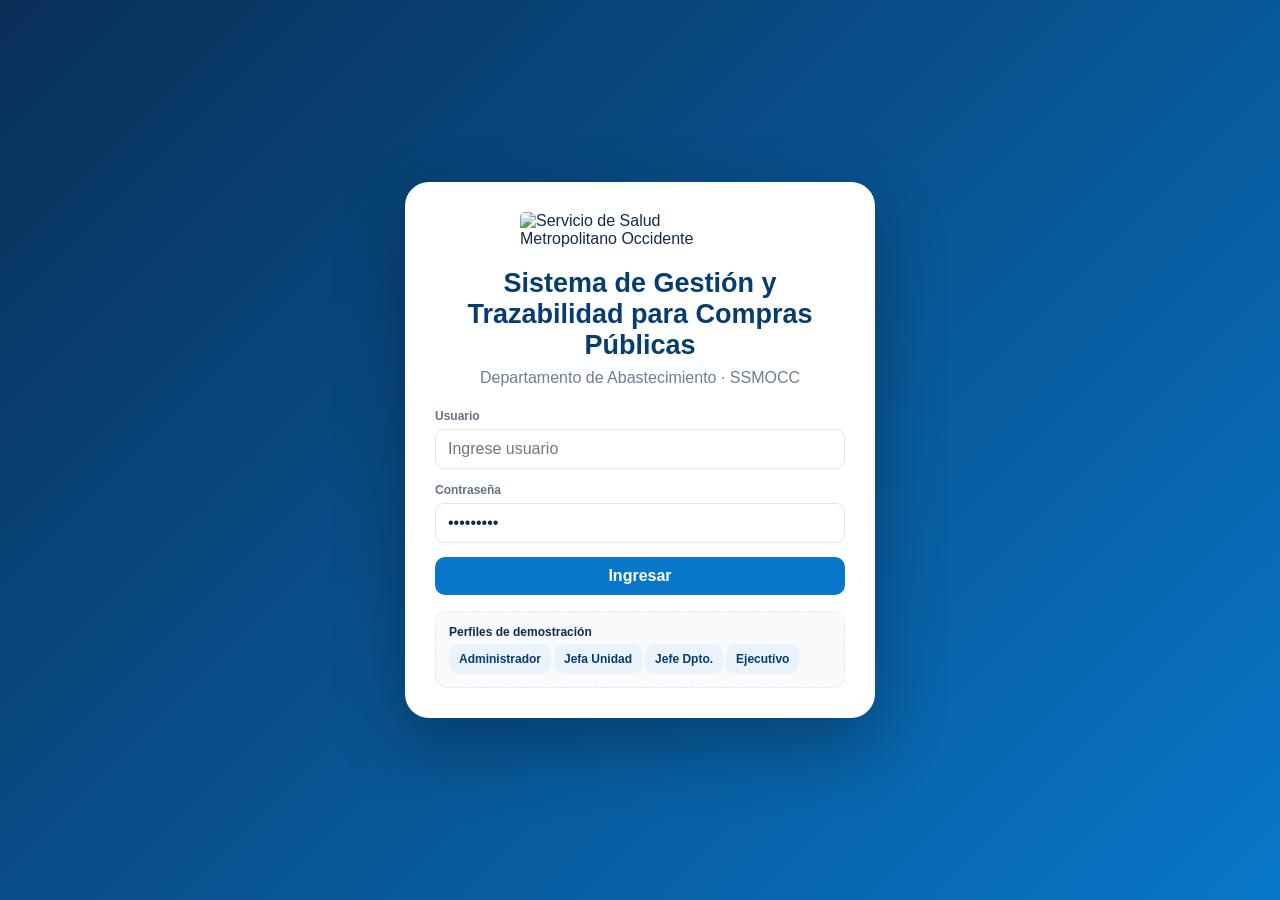
==== commit feabd630: "Implementa interfaz profesional de gestión y trazabilidad de compras públicas" ====
--- a/index.html
+++ b/index.html
@@ -1,19 +1,39 @@
 <!DOCTYPE html>
-<html lang="es"><head><meta charset="UTF-8"><meta name="viewport" content="width=device-width,initial-scale=1.0"><title>Centro Ejecutivo de Requerimientos · SSMOCC</title>
+<html lang="es">
+<head>
+<meta charset="UTF-8">
+<meta name="viewport" content="width=device-width,initial-scale=1.0">
+<title>Sistema de Gestión y Trazabilidad para Compras Públicas · SSMOCC</title>
 <style>
-:root{--b:#0067a8;--bd:#164e73;--r:#ed1c2e;--bg:#f3f6f9;--t:#25364a;--m:#718096;--br:#dce4ec;--g:#24804b;--o:#dc721b;--sh:0 8px 24px rgba(20,61,89,.09)}*{box-sizing:border-box}body{margin:0;font-family:Inter,Segoe UI,Arial,sans-serif;background:var(--bg);color:var(--t)}button,input,select,textarea{font:inherit}.hidden{display:none!important}.btn{border:0;border-radius:10px;padding:10px 14px;font-weight:800;cursor:pointer}.primary{background:var(--b);color:#fff}.secondary{background:#eaf1f7;color:var(--bd)}input,select,textarea{width:100%;padding:10px 12px;border:1px solid var(--br);border-radius:9px;background:#fff}textarea{min-height:100px}label{display:block;font-size:12px;font-weight:800;color:#607083;margin-bottom:6px}.login{min-height:100vh;display:grid;place-items:center;background:linear-gradient(135deg,var(--bd),var(--b));padding:22px}.login-card{width:min(440px,100%);background:#fff;border-radius:22px;padding:30px;box-shadow:0 25px 70px rgba(0,0,0,.28)}.logo{height:125px;display:grid;grid-template-columns:42% 58%;border-radius:14px;overflow:hidden;margin-bottom:18px}.logo .a{background:var(--b);display:grid;place-items:center;color:#fff;font-size:28px;font-weight:900}.logo .c{background:var(--r);color:#fff;padding:16px;font-size:18px;font-weight:900;line-height:1.07}.logo small{display:block;font-size:12px;margin-top:10px}.login h1{text-align:center;margin:0;color:var(--bd)}.login p{text-align:center;color:var(--m)}.field{margin-bottom:13px}.demo{margin-top:16px;background:#f7fafc;border:1px dashed var(--br);padding:12px;border-radius:10px;font-size:12px}.app{display:grid;grid-template-columns:255px minmax(0,1fr);min-height:100vh}.side{background:linear-gradient(180deg,var(--bd),#0c3049);color:#fff;padding:18px;position:sticky;top:0;height:100vh}.brand{font-size:19px;font-weight:900;margin-bottom:18px}.brand small{display:block;font-size:12px;opacity:.75}.profile{background:rgba(255,255,255,.12);border-radius:12px;padding:13px;margin-bottom:18px}.avatar{width:42px;height:42px;border-radius:50%;display:grid;place-items:center;background:#fff;color:var(--bd);font-weight:900;margin-bottom:7px}.profile span{display:block;font-size:12px;opacity:.8}.nav button{width:100%;text-align:left;border:0;background:transparent;color:#fff;padding:11px;border-radius:9px;margin-bottom:5px;cursor:pointer;position:relative}.nav button:hover,.nav button.active{background:rgba(255,255,255,.14)}.counter{position:absolute;right:10px;top:8px;background:var(--r);color:#fff;border-radius:999px;padding:2px 7px;font-size:11px}.logout{position:absolute;left:18px;right:18px;bottom:18px}.main{padding:22px 26px 40px;min-width:0}.top{display:flex;justify-content:space-between;align-items:center;gap:14px;flex-wrap:wrap;margin-bottom:16px}.top h1{margin:0;font-size:28px}.sub{color:var(--m);font-size:14px}.actions{display:flex;gap:9px;flex-wrap:wrap}.notice{background:#eaf5fc;border-left:4px solid var(--b);padding:11px 13px;border-radius:0 9px 9px 0;margin-bottom:15px}.kpis{display:grid;grid-template-columns:repeat(5,minmax(0,1fr));gap:12px;margin-bottom:15px}.kpi,.panel{background:#fff;border:1px solid var(--br);border-radius:14px;padding:15px;box-shadow:var(--sh)}.kpi span{font-size:12px;color:var(--m)}.kpi strong{display:block;font-size:29px;margin-top:5px}.grid2{display:grid;grid-template-columns:1.2fr .8fr;gap:14px;margin-bottom:14px}.panel h2{font-size:18px;margin:0 0 12px}.execrow{display:grid;grid-template-columns:minmax(180px,1.5fr) repeat(4,minmax(64px,.6fr));gap:9px;align-items:center;padding:10px 0;border-bottom:1px solid var(--br)}.execname{font-weight:800}.stat{text-align:center}.stat b{display:block}.stat span{font-size:11px;color:var(--m)}.item{padding:11px;border:1px solid var(--br);border-radius:10px;margin-bottom:9px;background:#fbfdff}.item b{display:block}.item small{color:var(--m)}.new-alert{border-left:5px solid var(--r);background:#fff8f8}.filters{display:grid;grid-template-columns:2fr 1fr 1fr 1fr auto;gap:10px;align-items:end;margin-bottom:13px}.tablewrap{background:#fff;border:1px solid var(--br);border-radius:14px;overflow:auto;box-shadow:var(--sh)}table{width:100%;border-collapse:collapse;min-width:1000px}th{background:#edf3f7;text-align:left;padding:11px;font-size:12px;position:sticky;top:0}td{padding:11px;border-top:1px solid var(--br);font-size:13px;vertical-align:top}.badge{display:inline-block;padding:5px 8px;border-radius:999px;font-size:11px;font-weight:900}.pendiente{background:#fff2ca;color:#806000}.ejecucion{background:#dceeff;color:#17548d}.espera{background:#f0e5ff;color:#6b2697}.terminado{background:#dcf7e4;color:#176235}.progress{height:7px;background:#e9eef3;border-radius:10px;overflow:hidden;margin-top:5px}.progress div{height:100%;background:var(--b)}.small{font-size:12px;color:var(--m)}.usergrid{display:grid;grid-template-columns:repeat(3,1fr);gap:12px}.usercard{background:#fff;border:1px solid var(--br);border-radius:13px;padding:14px;box-shadow:var(--sh)}.modal{position:fixed;inset:0;background:rgba(15,23,42,.58);display:flex;align-items:center;justify-content:center;padding:18px;z-index:50}.modalbox{width:min(920px,100%);max-height:92vh;overflow:auto;background:#fff;border-radius:20px;padding:21px}.modalhead{display:flex;justify-content:space-between;align-items:center}.close{border:0;background:#edf2f6;border-radius:9px;padding:8px 11px}.formgrid{display:grid;grid-template-columns:1fr 1fr;gap:11px}.full{grid-column:1/-1}.timeline{border-left:2px solid #d6e0e7;padding-left:15px}.event{position:relative;border:1px solid var(--br);border-radius:10px;padding:10px;margin-bottom:9px;background:#fbfcfd}.event:before{content:"";position:absolute;left:-21px;top:15px;width:10px;height:10px;border-radius:50%;background:var(--b)}.modalactions{display:flex;justify-content:flex-end;gap:9px;margin-top:13px}.warning{background:#fff4e5;border:1px solid #f4c47b;border-radius:10px;padding:11px;margin-top:10px;color:#774a00}@media(max-width:1100px){.kpis{grid-template-columns:repeat(3,1fr)}.grid2{grid-template-columns:1fr}.usergrid{grid-template-columns:1fr 1fr}}@media(max-width:760px){.app{grid-template-columns:1fr}.side{height:auto;position:relative}.logout{position:static;margin-top:14px}.main{padding:16px}.kpis,.filters,.formgrid,.usergrid{grid-template-columns:1fr}.full{grid-column:auto}}
-</style></head><body>
-<section id="login" class="login"><div class="login-card"><div class="logo"><div class="a">SSMOCC</div><div class="c">Servicio de Salud<br>Metropolitano Occidente<small>Ministerio de Salud</small></div></div><h1>Centro Ejecutivo de Requerimientos</h1><p>Departamento de Abastecimiento</p><div class="field"><label>Usuario</label><input id="loginUser"></div><div class="field"><label>Contraseña</label><input type="password" value="Demo2026!"></div><button class="btn primary" style="width:100%" onclick="login()">Ingresar</button><div class="demo"><b>Perfiles demo</b><br><button class="btn secondary" onclick="demo('admin')">Administrador</button> <button class="btn secondary" onclick="demo('junidad')">Jefa Unidad</button> <button class="btn secondary" onclick="demo('jdpto')">Jefe Dpto.</button> <button class="btn secondary" onclick="demo('ainostroza')">Ejecutivo</button></div></div></section>
-<section id="app" class="app hidden"><aside class="side"><div class="brand">Centro Ejecutivo<small>Abastecimiento · SSMOCC</small></div><div class="profile"><div class="avatar" id="avatar"></div><b id="pname"></b><span id="prole"></span></div><div class="nav"><button class="active" onclick="show('dashboard',this)">🏠 Dashboard</button><button onclick="show('requerimientos',this)">📋 Requerimientos</button><button onclick="show('alertas',this)">🔔 Alertas <span id="alertCount" class="counter hidden">0</span></button><button class="manager" onclick="show('ejecutivos',this)">👥 Ejecutivos</button></div><button class="btn secondary logout" onclick="location.reload()">Cerrar sesión</button></aside><main class="main">
-<section id="dashboard"><div class="top"><div><h1 id="title">Resumen ejecutivo</h1><div class="sub" id="subtitle"></div></div><div class="actions"><button class="btn primary manager" onclick="openAssign()">+ Asignar requerimiento</button></div></div><div id="notice" class="notice"></div><div class="kpis"><div class="kpi"><span>Activos</span><strong id="k1">0</strong></div><div class="kpi"><span>En ejecución</span><strong id="k2">0</strong></div><div class="kpi"><span>Terminados</span><strong id="k3">0</strong></div><div class="kpi"><span>Sin actualizar</span><strong id="k4">0</strong></div><div class="kpi"><span>Asignaciones nuevas</span><strong id="k5">0</strong></div></div><div class="grid2"><div class="panel"><h2>Carga por ejecutivo</h2><div id="execSummary"></div></div><div class="panel"><h2>Actividad reciente</h2><div id="recent"></div></div></div></section>
-<section id="requerimientos" class="hidden"><div class="top"><div><h1>Requerimientos</h1><div class="sub">Solo se muestran los requerimientos autorizados para el perfil.</div></div><button class="btn primary manager" onclick="openAssign()">+ Asignar</button></div><div class="filters panel"><div><label>Buscar</label><input id="q" oninput="renderTable()"></div><div class="manager"><label>Ejecutivo</label><select id="fExec" onchange="renderTable()"></select></div><div><label>Estado</label><select id="fEstado" onchange="renderTable()"><option value="">Todos</option><option>Pendiente</option><option>En ejecución</option><option>En espera</option><option>Terminado</option></select></div><div><label>Prioridad</label><select id="fPrio" onchange="renderTable()"><option value="">Todas</option><option>Alta</option><option>Media</option><option>Baja</option></select></div><button class="btn secondary" onclick="clearF()">Limpiar</button></div><div class="tablewrap"><table><thead><tr><th>ID</th><th>Requerimiento</th><th>Responsable</th><th>Estado</th><th>Avance</th><th>Acción</th></tr></thead><tbody id="tbody"></tbody></table></div></section>
-<section id="alertas" class="hidden"><div class="top"><div><h1>Alertas</h1><div class="sub">Asignaciones y cambios que requieren revisión.</div></div></div><div id="alertsList"></div></section>
-<section id="ejecutivos" class="hidden"><div class="top"><div><h1>Ejecutivos</h1><div class="sub">Carga y requerimientos asignados.</div></div></div><div id="usergrid" class="usergrid"></div></section>
-</main></section>
-<div id="assignModal" class="modal hidden"><div class="modalbox" style="width:min(720px,100%)"><div class="modalhead"><h2>Asignar requerimiento</h2><button class="close" onclick="assignModal.classList.add('hidden')">✕</button></div><div class="formgrid"><div class="full"><label>Título</label><input id="aTitle"></div><div><label>Asignar a</label><select id="aExec" onchange="checkAssignment()"></select></div><div><label>Prioridad</label><select id="aPrio"><option>Media</option><option>Alta</option><option>Baja</option></select></div><div class="full"><label>Descripción</label><textarea id="aDesc"></textarea></div></div><div id="assignWarning" class="warning hidden"></div><div class="modalactions"><button class="btn secondary" onclick="assignModal.classList.add('hidden')">Cancelar</button><button class="btn primary" onclick="saveAssignment()">Asignar</button></div></div></div>
-<div id="detailModal" class="modal hidden"><div class="modalbox"><div class="modalhead"><div><h2 id="dTitle"></h2><div id="dMeta" class="small"></div></div><button class="close" onclick="detailModal.classList.add('hidden')">✕</button></div><div class="grid2"><div><div class="formgrid"><div><label>Estado</label><select id="dEstado"><option>Pendiente</option><option>En ejecución</option><option>En espera</option><option>Terminado</option></select></div><div><label>Avance</label><input id="dAvance" type="number" min="0" max="100"></div><div class="full"><label>Nueva actualización</label><textarea id="dUpdate"></textarea></div></div><div class="modalactions"><button class="btn primary" onclick="saveUpdate()">Guardar actualización</button></div></div><div><h3>Trazabilidad</h3><div id="timeline" class="timeline"></div></div></div></div></div>
+:root{--navy:#063c70;--navy2:#092f58;--blue:#0877c9;--red:#ed1c2e;--green:#22a447;--orange:#ff851b;--purple:#8154d6;--bg:#f5f7fa;--card:#fff;--text:#132b49;--muted:#6f7e91;--line:#dfe6ee;--shadow:0 8px 22px rgba(18,55,88,.08);--radius:15px}*{box-sizing:border-box}body{margin:0;font-family:Inter,Segoe UI,Arial,sans-serif;background:var(--bg);color:var(--text)}button,input,select,textarea{font:inherit}button{cursor:pointer}.hidden{display:none!important}.btn{border:0;border-radius:10px;padding:10px 15px;font-weight:800}.btn-primary{background:var(--blue);color:#fff}.btn-secondary{background:#eaf3fb;color:var(--navy)}.btn-danger{background:#fff0f0;color:#c72631}.btn-block{width:100%}input,select,textarea{width:100%;padding:10px 12px;border:1px solid var(--line);border-radius:9px;background:#fff;color:var(--text)}textarea{min-height:105px;resize:vertical}label{display:block;font-size:12px;font-weight:800;color:#637287;margin-bottom:6px}
+.login{min-height:100vh;display:grid;place-items:center;padding:22px;background:linear-gradient(135deg,var(--navy2),var(--blue))}.login-card{width:min(470px,100%);background:#fff;border-radius:24px;padding:30px;box-shadow:0 28px 70px rgba(0,0,0,.3)}.official-logo{display:block;width:240px;max-width:100%;margin:0 auto 20px;border-radius:5px}.login h1{text-align:center;font-size:27px;line-height:1.15;margin:0;color:var(--navy)}.login p{text-align:center;color:var(--muted);margin:8px 0 22px}.field{margin-bottom:14px}.demo{margin-top:16px;padding:13px;border:1px dashed var(--line);border-radius:12px;background:#f8fafc;font-size:12px}.demo .btn{margin:5px 3px 0 0;padding:8px 10px}
+.app{display:grid;grid-template-columns:270px minmax(0,1fr);min-height:100vh}.sidebar{background:linear-gradient(180deg,var(--navy),var(--navy2));color:#fff;padding:16px 14px;position:sticky;top:0;height:100vh}.sidebar-logo{width:100%;max-width:240px;border-radius:5px;margin-bottom:14px}.brand{font-size:16px;font-weight:900;line-height:1.25;margin:4px 8px 18px}.brand small{display:block;font-size:11px;font-weight:500;opacity:.78;margin-top:5px}.profile{display:flex;align-items:center;gap:10px;padding:12px;border:1px solid rgba(255,255,255,.13);border-radius:13px;background:rgba(255,255,255,.08);margin-bottom:16px}.avatar{width:44px;height:44px;border-radius:50%;background:#fff;color:var(--navy);display:grid;place-items:center;font-weight:900;flex:0 0 auto}.profile b{display:block;font-size:13px}.profile span{font-size:11px;opacity:.8}.nav button{position:relative;width:100%;text-align:left;border:0;color:#fff;background:transparent;padding:12px;border-radius:10px;margin-bottom:5px}.nav button:hover,.nav button.active{background:rgba(255,255,255,.13)}.counter{position:absolute;right:10px;top:9px;background:var(--red);padding:2px 7px;border-radius:999px;font-size:10px}.sidebar-foot{position:absolute;left:14px;right:14px;bottom:16px;border-top:1px solid rgba(255,255,255,.12);padding-top:14px}.sidebar-foot small{display:block;opacity:.75;margin-bottom:8px}
+.main{padding:22px 24px 42px;min-width:0}.header{display:flex;justify-content:space-between;align-items:flex-start;gap:18px;flex-wrap:wrap;margin-bottom:18px}.system-title{font-size:30px;font-weight:900;line-height:1.12;color:var(--navy);max-width:720px}.system-subtitle{font-size:17px;color:var(--muted);margin-top:6px}.brand-line{height:4px;width:min(670px,100%);margin-top:12px;background:linear-gradient(90deg,var(--blue) 0 57%,var(--red) 57% 100%);border-radius:99px}.header-actions{display:flex;align-items:center;gap:12px}.alert-button{position:relative;background:#fff;border:1px solid var(--line);border-radius:13px;padding:10px 15px;color:var(--navy);font-weight:800}.alert-bubble{position:absolute;right:6px;top:3px;background:var(--red);color:#fff;width:20px;height:20px;border-radius:50%;display:grid;place-items:center;font-size:11px}.user-chip{display:flex;align-items:center;gap:10px}.user-chip .avatar{background:var(--navy);color:#fff}.user-chip b{font-size:14px}.user-chip span{display:block;font-size:12px;color:var(--muted)}
+.kpis{display:grid;grid-template-columns:repeat(5,minmax(0,1fr));gap:14px;margin-bottom:16px}.kpi{background:#fff;border:1px solid var(--line);border-radius:var(--radius);box-shadow:var(--shadow);padding:16px;display:flex;align-items:center;gap:13px}.kpi-icon{width:48px;height:48px;border-radius:50%;display:grid;place-items:center;color:#fff;font-size:22px;font-weight:900;flex:0 0 auto}.kpi-label{font-size:13px;font-weight:800}.kpi-value{font-size:30px;font-weight:900;line-height:1.05;margin-top:5px}.kpi-note{font-size:11px;color:var(--muted);margin-top:4px}.blue{background:var(--blue)}.orange{background:var(--orange)}.green{background:var(--green)}.red{background:var(--red)}.purple{background:var(--purple)}
+.grid2{display:grid;grid-template-columns:1.15fr .85fr;gap:16px;margin-bottom:16px}.grid3{display:grid;grid-template-columns:repeat(3,1fr);gap:16px}.panel{background:#fff;border:1px solid var(--line);border-radius:var(--radius);box-shadow:var(--shadow);padding:16px;min-width:0}.panel-title{display:flex;align-items:center;justify-content:space-between;gap:12px;margin-bottom:12px}.panel h2{font-size:17px;margin:0}.link-btn{border:0;background:transparent;color:var(--blue);font-weight:800}.work-table{width:100%;border-collapse:collapse}.work-table th,.work-table td{text-align:left;padding:10px;border-bottom:1px solid var(--line);font-size:12px}.work-table th{color:var(--muted)}.work-row{cursor:pointer}.work-row:hover{background:#f5faff}.person{display:flex;align-items:center;gap:8px}.mini-avatar{width:31px;height:31px;border-radius:50%;display:grid;place-items:center;background:#e8f3ff;color:var(--blue);font-weight:900}.bar{height:7px;border-radius:99px;background:#edf1f5;overflow:hidden;margin-top:5px}.bar div{height:100%;border-radius:99px}.status-pill{display:inline-block;border-radius:999px;padding:5px 10px;font-size:10px;font-weight:900}.load-low{background:#e8f7ed;color:#1b7c39}.load-medium{background:#fff3d9;color:#c46e00}.load-high{background:#fff0de;color:#d45300}.load-over{background:#ffe7e7;color:#c62a36}.alert-row{display:grid;grid-template-columns:42px minmax(0,1fr) auto;gap:12px;align-items:center;padding:12px;border:1px solid var(--line);border-left:5px solid var(--red);border-radius:12px;margin-bottom:9px}.alert-row.orange-border{border-left-color:var(--orange)}.alert-row.blue-border{border-left-color:var(--blue)}.alert-icon{width:38px;height:38px;border-radius:10px;background:#fff0f0;display:grid;place-items:center}.alert-row b{display:block;font-size:13px}.alert-row small{color:var(--muted)}.chart-box{height:250px;display:flex;align-items:center;justify-content:center;color:var(--muted);background:linear-gradient(180deg,#fff,#fbfcfe);border-radius:12px}.donut{width:150px;height:150px;border-radius:50%;background:conic-gradient(var(--blue) 0 56%,#ffb000 56% 82%,var(--purple) 82% 94%,#e4e9ef 94%);position:relative}.donut:after{content:"";position:absolute;inset:30px;background:#fff;border-radius:50%}.activity-item{display:flex;gap:11px;padding:11px 0;border-bottom:1px solid var(--line)}.activity-dot{width:10px;height:10px;border-radius:50%;background:var(--green);margin-top:5px}.activity-item b{display:block;font-size:13px}.activity-item small{color:var(--muted)}
+.filters{display:grid;grid-template-columns:2fr 1fr 1fr 1fr auto;gap:10px;align-items:end;margin-bottom:14px}.table-wrap{overflow:auto;border:1px solid var(--line);border-radius:14px;background:#fff}.req-table{width:100%;border-collapse:collapse;min-width:1050px}.req-table th,.req-table td{text-align:left;padding:12px;border-bottom:1px solid var(--line);font-size:12px;vertical-align:top}.req-table th{background:#f0f4f8;color:#5f6f82}.badge{display:inline-block;padding:5px 9px;border-radius:999px;font-size:10px;font-weight:900}.pendiente{background:#fff3d4;color:#916500}.ejecucion{background:#deefff;color:#17609a}.espera{background:#efe5ff;color:#6e3198}.terminado{background:#e4f7ea;color:#1e7c3d}.progress{height:7px;background:#edf1f5;border-radius:99px;overflow:hidden;margin-top:5px}.progress div{height:100%;background:var(--blue)}
+.modal{position:fixed;inset:0;background:rgba(15,35,57,.62);display:flex;align-items:center;justify-content:center;padding:18px;z-index:50}.modal-box{width:min(980px,100%);max-height:92vh;overflow:auto;background:#fff;border-radius:20px;padding:21px;box-shadow:0 30px 80px rgba(0,0,0,.3)}.modal-head{display:flex;justify-content:space-between;align-items:center;gap:12px;margin-bottom:16px}.close{border:0;background:#edf2f6;border-radius:9px;padding:8px 11px}.detail-grid{display:grid;grid-template-columns:1.05fr .95fr;gap:18px}.form-grid{display:grid;grid-template-columns:1fr 1fr;gap:11px}.full{grid-column:1/-1}.timeline{border-left:2px solid #dce5ed;padding-left:17px}.event{position:relative;border:1px solid var(--line);border-radius:11px;padding:11px;margin-bottom:10px;background:#fbfdff}.event:before{content:"";position:absolute;left:-23px;top:15px;width:10px;height:10px;border-radius:50%;background:var(--blue)}.event b{display:block;font-size:13px}.event small{color:var(--muted)}.modal-actions{display:flex;justify-content:flex-end;gap:9px;margin-top:13px}.load-preview{border:1px solid var(--line);border-radius:12px;padding:13px;margin-top:12px;background:#f8fafc}.warning{background:#fff4e4;border:1px solid #f1c476;color:#805100;border-radius:10px;padding:10px;margin-top:10px}.exec-modal-kpis{display:grid;grid-template-columns:repeat(5,1fr);gap:10px;margin-bottom:16px}.exec-kpi{border:1px solid var(--line);border-radius:11px;padding:11px;background:#f8fafc}.exec-kpi span{font-size:11px;color:var(--muted)}.exec-kpi strong{display:block;font-size:22px}.exec-req{display:grid;grid-template-columns:minmax(0,1fr) auto;gap:12px;align-items:center;padding:12px;border:1px solid var(--line);border-radius:12px;margin-bottom:9px}.exec-req h4{margin:0 0 5px}.exec-req p{margin:0;color:var(--muted);font-size:12px}
+@media(max-width:1200px){.kpis{grid-template-columns:repeat(3,1fr)}.grid2{grid-template-columns:1fr}.grid3{grid-template-columns:1fr 1fr}.exec-modal-kpis{grid-template-columns:repeat(3,1fr)}}@media(max-width:800px){.app{grid-template-columns:1fr}.sidebar{height:auto;position:relative}.sidebar-foot{position:static;margin-top:18px}.main{padding:16px}.kpis,.grid3,.filters,.form-grid,.exec-modal-kpis{grid-template-columns:1fr}.detail-grid{grid-template-columns:1fr}.full{grid-column:auto}.header-actions{width:100%;justify-content:space-between}.exec-req{grid-template-columns:1fr}}
+</style>
+</head>
+<body>
+<section id="login" class="login"><div class="login-card"><img class="official-logo" src="https://gestordocumentalhsjd.ceropapel.cl/archivos/publico//logos/logo3.jpg" alt="Servicio de Salud Metropolitano Occidente"><h1>Sistema de Gestión y Trazabilidad para Compras Públicas</h1><p>Departamento de Abastecimiento · SSMOCC</p><div class="field"><label>Usuario</label><input id="loginUser" placeholder="Ingrese usuario"></div><div class="field"><label>Contraseña</label><input type="password" value="Demo2026!"></div><button class="btn btn-primary btn-block" onclick="login()">Ingresar</button><div class="demo"><b>Perfiles de demostración</b><br><button class="btn btn-secondary" onclick="demo('admin')">Administrador</button><button class="btn btn-secondary" onclick="demo('junidad')">Jefa Unidad</button><button class="btn btn-secondary" onclick="demo('jdpto')">Jefe Dpto.</button><button class="btn btn-secondary" onclick="demo('ainostroza')">Ejecutivo</button></div></div></section>
+<section id="app" class="app hidden"><aside class="sidebar"><img class="sidebar-logo" src="https://gestordocumentalhsjd.ceropapel.cl/archivos/publico//logos/logo3.jpg" alt="SSMOCC"><div class="brand">Sistema de Gestión y Trazabilidad<small>Compras Públicas · SSMOCC</small></div><div class="profile"><div class="avatar" id="avatar">AS</div><div><b id="profileName"></b><span id="profileRole"></span></div></div><nav class="nav"><button class="active" onclick="show('dashboard',this)">◉ Panel Ejecutivo</button><button onclick="show('requirements',this)">▣ Requerimientos</button><button class="manager" onclick="openAssign()">♧ Asignaciones</button><button class="manager" onclick="show('team',this)">♙ Equipo de Trabajo</button><button onclick="show('trace',this)">◷ Trazabilidad</button><button onclick="show('alerts',this)">♢ Alertas <span id="sideAlertCount" class="counter hidden">0</span></button><button class="manager" onclick="show('reports',this)">▥ Reportes</button><button class="manager" onclick="show('indicators',this)">⌁ Indicadores</button></nav><div class="sidebar-foot"><small>Versión 2.0</small><small>Departamento de Abastecimiento<br>SSMOCC</small><button class="btn btn-secondary btn-block" onclick="location.reload()">Cerrar sesión</button></div></aside>
+<main class="main"><section id="dashboard"><div class="header"><div><div class="system-title">Sistema de Gestión y Trazabilidad<br>para Compras Públicas</div><div class="system-subtitle">Servicio de Salud Metropolitano Occidente</div><div class="brand-line"></div></div><div class="header-actions"><button class="alert-button" onclick="show('alerts')">🔔 Alertas<span id="topAlertCount" class="alert-bubble">0</span></button><div class="user-chip"><div class="avatar" id="headerAvatar">AS</div><div><b id="headerName"></b><span id="headerRole"></span></div></div></div></div><div id="roleNotice" class="panel" style="margin-bottom:16px"></div><div class="kpis"><div class="kpi"><div class="kpi-icon blue">▣</div><div><div class="kpi-label">Requerimientos Activos</div><div class="kpi-value" id="kActive">0</div><div class="kpi-note">Total activos</div></div></div><div class="kpi"><div class="kpi-icon orange">▶</div><div><div class="kpi-label">En Ejecución</div><div class="kpi-value" id="kExecution">0</div><div class="kpi-note">Gestión activa</div></div></div><div class="kpi"><div class="kpi-icon green">✓</div><div><div class="kpi-label">Terminados</div><div class="kpi-value" id="kDone">0</div><div class="kpi-note">Cerrados</div></div></div><div class="kpi"><div class="kpi-icon red">◷</div><div><div class="kpi-label">Vencidos</div><div class="kpi-value" id="kOverdue">0</div><div class="kpi-note">Requieren atención</div></div></div><div class="kpi manager"><div class="kpi-icon purple">♙</div><div><div class="kpi-label">Sobrecarga</div><div class="kpi-value" id="kOverload">0</div><div class="kpi-note">Ejecutivos</div></div></div></div><div class="grid2"><div class="panel manager"><div class="panel-title"><h2>♙ Carga de Trabajo por Ejecutivo</h2><button class="link-btn" onclick="show('team')">Ver detalle ›</button></div><div id="workloadTable"></div></div><div class="panel"><div class="panel-title"><h2>🚨 Atención Inmediata</h2><button class="link-btn" onclick="show('alerts')">Ver alertas ›</button></div><div id="attentionList"></div></div></div><div class="grid3"><div class="panel manager"><div class="panel-title"><h2>Requerimientos por Estado</h2></div><div class="chart-box"><div class="donut"></div></div></div><div class="panel manager"><div class="panel-title"><h2>Tendencia de Requerimientos</h2></div><div class="chart-box">Gráfico de creados vs. terminados</div></div><div class="panel"><div class="panel-title"><h2>Actividad Reciente</h2></div><div id="recentActivity"></div></div></div></section>
+<section id="requirements" class="hidden"><div class="header"><div><div class="system-title" style="font-size:26px">Requerimientos</div><div class="system-subtitle">Estado, prioridad, avance y trazabilidad</div></div><button class="btn btn-primary manager" onclick="openAssign()">+ Nuevo requerimiento</button></div><div class="filters panel"><div><label>Buscar</label><input id="searchReq" placeholder="Buscar por texto..." oninput="renderRequirements()"></div><div class="manager"><label>Ejecutivo</label><select id="filterExec" onchange="renderRequirements()"></select></div><div><label>Estado</label><select id="filterStatus" onchange="renderRequirements()"><option value="">Todos</option><option>Pendiente</option><option>En ejecución</option><option>En espera</option><option>Terminado</option></select></div><div><label>Prioridad</label><select id="filterPriority" onchange="renderRequirements()"><option value="">Todas</option><option>Alta</option><option>Media</option><option>Baja</option></select></div><button class="btn btn-secondary" onclick="clearFilters()">Limpiar</button></div><div class="table-wrap"><table class="req-table"><thead><tr><th>ID</th><th>Requerimiento</th><th>Responsable</th><th>Estado</th><th>Prioridad</th><th>Avance</th><th>Acción</th></tr></thead><tbody id="requirementsBody"></tbody></table></div></section>
+<section id="team" class="hidden manager"><div class="header"><div><div class="system-title" style="font-size:26px">Equipo de Trabajo</div><div class="system-subtitle">Carga ponderada y distribución de requerimientos</div></div></div><div class="panel"><div id="teamTable"></div></div></section>
+<section id="trace" class="hidden"><div class="header"><div><div class="system-title" style="font-size:26px">Trazabilidad</div><div class="system-subtitle">Historial cronológico de asignaciones y actualizaciones</div></div></div><div class="panel" id="globalTrace"></div></section>
+<section id="alerts" class="hidden"><div class="header"><div><div class="system-title" style="font-size:26px">Alertas</div><div class="system-subtitle">Eventos que requieren revisión</div></div></div><div id="alertsPage"></div></section>
+<section id="reports" class="hidden manager"><div class="header"><div><div class="system-title" style="font-size:26px">Reportes</div><div class="system-subtitle">Resumen ejecutivo y exportaciones</div></div></div><div class="grid3"><div class="panel"><h2>Reporte semanal</h2><p>Estado del equipo, avances y alertas.</p><button class="btn btn-primary">Generar</button></div><div class="panel"><h2>Carga por ejecutivo</h2><p>Distribución y carga ponderada.</p><button class="btn btn-primary">Generar</button></div><div class="panel"><h2>Trazabilidad</h2><p>Historial de cambios por requerimiento.</p><button class="btn btn-primary">Generar</button></div></div></section>
+<section id="indicators" class="hidden manager"><div class="header"><div><div class="system-title" style="font-size:26px">Indicadores</div><div class="system-subtitle">Control de gestión del proceso</div></div></div><div class="kpis"><div class="kpi"><div class="kpi-icon blue">%</div><div><div class="kpi-label">Cumplimiento</div><div class="kpi-value">82%</div></div></div><div class="kpi"><div class="kpi-icon orange">◷</div><div><div class="kpi-label">Días promedio</div><div class="kpi-value">11</div></div></div><div class="kpi"><div class="kpi-icon green">✓</div><div><div class="kpi-label">Cierre mensual</div><div class="kpi-value">24</div></div></div></div></section></main></section>
+<div id="assignModal" class="modal hidden"><div class="modal-box" style="width:min(760px,100%)"><div class="modal-head"><div><h2 style="margin:0">Asignar requerimiento</h2><div class="small">La asignación quedará registrada en la trazabilidad</div></div><button class="close" onclick="closeAssign()">✕</button></div><div class="form-grid"><div class="full"><label>Título</label><input id="assignTitle"></div><div><label>Asignar a</label><select id="assignExec" onchange="renderAssignLoad()"></select></div><div><label>Prioridad</label><select id="assignPriority"><option>Media</option><option>Alta</option><option>Baja</option></select></div><div class="full"><label>Descripción</label><textarea id="assignDescription"></textarea></div></div><div id="assignLoad" class="load-preview"></div><div class="modal-actions"><button class="btn btn-secondary" onclick="closeAssign()">Cancelar</button><button class="btn btn-primary" onclick="saveAssignment()">Asignar</button></div></div></div>
+<div id="detailModal" class="modal hidden"><div class="modal-box"><div class="modal-head"><div><h2 id="detailTitle" style="margin:0"></h2><div id="detailMeta" class="small"></div></div><button class="close" onclick="closeDetail()">✕</button></div><div class="detail-grid"><div><h3>Información del requerimiento</h3><div class="form-grid"><div><label>Responsable</label><input id="detailExec" disabled></div><div><label>Prioridad</label><select id="detailPriority"><option>Alta</option><option>Media</option><option>Baja</option></select></div><div><label>Estado</label><select id="detailStatus"><option>Pendiente</option><option>En ejecución</option><option>En espera</option><option>Terminado</option></select></div><div><label>Avance (%)</label><input id="detailProgress" type="number" min="0" max="100"></div><div class="full"><label>Descripción</label><textarea id="detailDescription"></textarea></div><div class="full"><label>Nueva actualización</label><textarea id="detailUpdate" placeholder="Qué se hizo, qué falta y próximo paso"></textarea></div></div><div class="modal-actions"><button class="btn btn-primary" onclick="saveUpdate()">Guardar actualización</button><button id="reassignFromDetail" class="btn btn-secondary manager" onclick="openReassign(selectedId)">Reasignar</button></div></div><div><h3>Trazabilidad</h3><div id="timeline" class="timeline"></div></div></div></div></div>
+<div id="executiveModal" class="modal hidden"><div class="modal-box"><div class="modal-head"><div><h2 id="executiveName" style="margin:0"></h2><div class="small">Resumen de carga y requerimientos</div></div><button class="close" onclick="executiveModal.classList.add('hidden')">✕</button></div><div id="executiveKpis" class="exec-modal-kpis"></div><div id="executiveRequirements"></div></div></div>
+<div id="reassignModal" class="modal hidden"><div class="modal-box" style="width:min(720px,100%)"><div class="modal-head"><div><h2 style="margin:0">Reasignar requerimiento</h2><div id="reassignMeta" class="small"></div></div><button class="close" onclick="reassignModal.classList.add('hidden')">✕</button></div><div class="form-grid"><div class="full"><label>Requerimiento</label><input id="reassignTitle" disabled></div><div><label>Responsable actual</label><input id="reassignCurrent" disabled></div><div><label>Nuevo responsable</label><select id="reassignExec" onchange="renderReassignLoad()"></select></div><div class="full"><label>Motivo obligatorio</label><select id="reassignReason"><option value="">Seleccione</option><option>Redistribución de carga de trabajo</option><option>Ausencia del ejecutivo</option><option>Especialidad técnica</option><option>Continuidad operacional</option><option>Instrucción de jefatura</option><option>Otro</option></select></div><div class="full"><label>Observación</label><textarea id="reassignNote"></textarea></div></div><div id="reassignLoad" class="load-preview"></div><div id="reassignWarning" class="warning hidden"></div><div class="modal-actions"><button class="btn btn-secondary" onclick="reassignModal.classList.add('hidden')">Cancelar</button><button class="btn btn-primary" onclick="confirmReassign()">Confirmar reasignación</button></div></div></div>
 <script>
 const users=[{u:'admin',n:'Administrador Sistema',r:'Administrador',i:'AS'},{u:'junidad',n:'Jefa de Unidad de Abastecimiento',r:'Jefa de Unidad',i:'JU'},{u:'jdpto',n:'Jefe de Departamento de Abastecimiento',r:'Jefe de Departamento',i:'JD'},{u:'ainostroza',n:'ALEJANDRA SOLEDAD INOSTROZA GONZÁLEZ',r:'Ejecutivo',i:'AI'},{u:'bcastillo',n:'BEATRIZ ERIKA CASTILLO PALMA',r:'Ejecutivo',i:'BC'},{u:'gbarahona',n:'GONZALO IGNACIO BARAHONA CASTILLO',r:'Ejecutivo',i:'GB'},{u:'jdiaz',n:'JAIME DIAZ TAPIA',r:'Ejecutivo',i:'JT'},{u:'mgatica',n:'MARCELO GATICA ESPINOSA',r:'Ejecutivo',i:'MG'},{u:'mdelpino',n:'MONICA CECILIA DELPINO NUÑEZ',r:'Ejecutivo',i:'MD'},{u:'nrifo',n:'NANCY DEL CARMEN RIFO PINO',r:'Ejecutivo',i:'NR'},{u:'scarvajal',n:'SERGIO ALBERTO CARVAJAL VERA',r:'Ejecutivo',i:'SC'},{u:'sbesnier',n:'STEPHANIE MONIC BESNIER UNDA',r:'Ejecutivo',i:'SB'},{u:'vvalenzuela',n:'VERONICA HELENA VALENZUELA SILVA',r:'Ejecutivo',i:'VV'}];
-let current=null,selected=null;let req=[{id:1,t:'Revisión de antecedentes de compra',exec:'ainostroza',estado:'En ejecución',prio:'Alta',avance:55,desc:'Validación documental.',dias:0,alerts:{ainostroza:true},hist:[{f:'Hoy 09:20',u:'ainostroza',d:'Actualizó el estado a En ejecución.'},{f:'01-08-2026 09:10',u:'junidad',d:'Asignó el requerimiento a Alejandra Inostroza.'}]},{id:2,t:'Preparación de bases administrativas',exec:'bcastillo',estado:'Pendiente',prio:'Media',avance:15,desc:'Elaboración de bases.',dias:4,alerts:{bcastillo:true},hist:[{f:'02-08-2026 14:40',u:'junidad',d:'Asignó el requerimiento a Beatriz Castillo.'}]}];
-function name(u){return users.find(x=>x.u===u)?.n||u}function manager(){return ['Administrador','Jefa de Unidad','Jefe de Departamento'].includes(current.r)}function demo(u){loginUser.value=u;login()}function login(){current=users.find(x=>x.u===loginUser.value.trim().toLowerCase())||users[3];document.getElementById('login').classList.add('hidden');app.classList.remove('hidden');pname.textContent=current.n;prole.textContent=current.r;avatar.textContent=current.i;document.querySelectorAll('.manager').forEach(x=>x.classList.toggle('hidden',!manager()));title.textContent=manager()?'Resumen ejecutivo':'Mis requerimientos';subtitle.textContent=manager()?'Visión completa del equipo y asignaciones.':'Solo sus requerimientos asignados.';notice.innerHTML=manager()?'<b>Perfil de asignación:</b> puede crear, asignar y reasignar requerimientos.':'<b>Perfil ejecutivo:</b> solo puede ver y actualizar sus requerimientos.';fill();renderAll()}function visible(){return manager()?req:req.filter(x=>x.exec===current.u)}function renderAll(){metrics();dashboard();renderTable();renderAlerts();renderUsers()}function metrics(){const d=visible();k1.textContent=d.filter(x=>x.estado!=='Terminado').length;k2.textContent=d.filter(x=>x.estado==='En ejecución').length;k3.textContent=d.filter(x=>x.estado==='Terminado').length;k4.textContent=d.filter(x=>x.dias>7&&x.estado!=='Terminado').length;k5.textContent=manager()?req.filter(x=>Object.values(x.alerts||{}).some(Boolean)).length:req.filter(x=>x.exec===current.u&&x.alerts?.[current.u]).length}function dashboard(){execSummary.innerHTML=users.filter(x=>x.r==='Ejecutivo').map(u=>{const a=req.filter(r=>r.exec===u.u);return `<div class="execrow"><div class="execname">${u.n}</div><div class="stat"><b>${a.length}</b><span>Total</span></div><div class="stat"><b>${a.filter(r=>r.estado==='En ejecución').length}</b><span>Activos</span></div><div class="stat"><b>${a.filter(r=>r.estado==='Pendiente').length}</b><span>Pendientes</span></div><div class="stat"><b>${a.filter(r=>r.alerts?.[u.u]).length}</b><span>Nuevos</span></div></div>`}).join('');recent.innerHTML=req.flatMap(r=>r.hist.map(h=>({...h,t:r.t}))).slice(-6).reverse().map(h=>`<div class="item"><b>${h.t}</b>${h.d}<br><small>${h.f} · ${name(h.u)}</small></div>`).join('')}function fill(){const ex=users.filter(x=>x.r==='Ejecutivo');fExec.innerHTML='<option value="">Todos</option>'+ex.map(x=>`<option value="${x.u}">${x.n}</option>`).join('');aExec.innerHTML=ex.map(x=>`<option value="${x.u}">${x.n}</option>`).join('')}function renderTable(){const text=(q?.value||'').toLowerCase(),fe=fExec?.value||'',fs=fEstado?.value||'',fp=fPrio?.value||'';tbody.innerHTML=visible().filter(x=>(!text||(x.t+' '+x.desc).toLowerCase().includes(text))&&(!fe||x.exec===fe)&&(!fs||x.estado===fs)&&(!fp||x.prio===fp)).map(x=>`<tr><td>#${String(x.id).padStart(3,'0')}</td><td><b>${x.t}</b><br><span class="small">${x.desc}</span>${x.alerts?.[current.u]?'<br><span class="badge pendiente">Nueva asignación</span>':''}</td><td>${name(x.exec)}</td><td><span class="badge ${x.estado==='Pendiente'?'pendiente':x.estado==='En ejecución'?'ejecucion':x.estado==='En espera'?'espera':'terminado'}">${x.estado}</span><br>${x.prio}</td><td><b>${x.avance}%</b><div class="progress"><div style="width:${x.avance}%"></div></div></td><td><button class="btn secondary" onclick="openDetail(${x.id})">${manager()?'Revisar':'Actualizar'}</button></td></tr>`).join('')}function renderAlerts(){const a=manager()?req.filter(x=>Object.values(x.alerts||{}).some(Boolean)):req.filter(x=>x.exec===current.u&&x.alerts?.[current.u]);alertCount.textContent=a.length;alertCount.classList.toggle('hidden',a.length===0);alertsList.innerHTML=a.map(x=>`<div class="item new-alert"><b>Nueva asignación · ${x.t}</b><div>Responsable: ${name(x.exec)}</div><small>Estado ${x.estado} · prioridad ${x.prio}</small><br><button class="btn secondary" onclick="markRead(${x.id})">Marcar como revisada</button></div>`).join('')||'<div class="panel">No hay alertas pendientes.</div>'}function markRead(id){const x=req.find(r=>r.id===id);if(manager())Object.keys(x.alerts||{}).forEach(k=>x.alerts[k]=false);else x.alerts[current.u]=false;renderAll()}function renderUsers(){usergrid.innerHTML=users.filter(x=>x.r==='Ejecutivo').map(u=>{const a=req.filter(r=>r.exec===u.u);return `<div class="usercard"><div class="avatar">${u.i}</div><b>${u.n}</b><div class="small">Activos: ${a.filter(x=>x.estado!=='Terminado').length} · Nuevas asignaciones: ${a.filter(x=>x.alerts?.[u.u]).length}</div></div>`}).join('')}function show(id,b){['dashboard','requerimientos','alertas','ejecutivos'].forEach(x=>document.getElementById(x).classList.add('hidden'));document.getElementById(id).classList.remove('hidden');document.querySelectorAll('.nav button').forEach(x=>x.classList.remove('active'));b.classList.add('active')}function clearF(){q.value='';fExec.value='';fEstado.value='';fPrio.value='';renderTable()}function openAssign(){aTitle.value='';aDesc.value='';assignWarning.classList.add('hidden');assignModal.classList.remove('hidden')}function checkAssignment(){const same=req.filter(x=>x.exec===aExec.value&&x.estado!=='Terminado').length;if(same>0){assignWarning.textContent=`El ejecutivo ${name(aExec.value)} ya tiene ${same} requerimiento(s) activo(s). La nueva asignación quedará registrada y generará una alerta.`;assignWarning.classList.remove('hidden')}else assignWarning.classList.add('hidden')}function saveAssignment(){const t=aTitle.value.trim(),d=aDesc.value.trim(),e=aExec.value;if(!t||!d)return alert('Complete título y descripción.');const id=Math.max(0,...req.map(x=>x.id))+1;req.push({id,t,exec:e,estado:'Pendiente',prio:aPrio.value,avance:0,desc:d,dias:0,alerts:{[e]:true},hist:[{f:'Hoy '+new Date().toLocaleTimeString('es-CL',{hour:'2-digit',minute:'2-digit'}),u:current.u,d:`Asignó el requerimiento a ${name(e)}.`}]});assignModal.classList.add('hidden');renderAll();alert('Requerimiento asignado. El ejecutivo verá una alerta de nueva asignación.')}function openDetail(id){selected=id;const x=req.find(r=>r.id===id);dTitle.textContent=x.t;dMeta.textContent=`Responsable: ${name(x.exec)}`;dEstado.value=x.estado;dAvance.value=x.avance;dUpdate.value='';timeline.innerHTML=x.hist.slice().reverse().map(h=>`<div class="event"><b>${h.d}</b><br><small>${h.f} · ${name(h.u)}</small></div>`).join('');detailModal.classList.remove('hidden');if(!manager()&&x.alerts?.[current.u])x.alerts[current.u]=false}function saveUpdate(){const txt=dUpdate.value.trim();if(!txt)return alert('Ingrese la actualización.');const x=req.find(r=>r.id===selected);x.estado=dEstado.value;x.avance=Math.max(0,Math.min(100,Number(dAvance.value)||0));if(x.estado==='Terminado')x.avance=100;x.dias=0;x.hist.push({f:'Hoy '+new Date().toLocaleTimeString('es-CL',{hour:'2-digit',minute:'2-digit'}),u:current.u,d:`Actualizó a ${x.estado}: ${txt}`});detailModal.classList.add('hidden');renderAll()}
-</script></body></html>+let current=null,selectedId=null,reassignId=null;let req=[{id:25,t:'Revisión de antecedentes para proceso de compra',exec:'ainostroza',estado:'En ejecución',prio:'Alta',avance:55,desc:'Revisión documental y validación de antecedentes enviados por la unidad requirente.',dias:0,vencido:false,alerts:{ainostroza:true},hist:[{f:'Hoy 09:20',u:'ainostroza',d:'Se solicitaron correcciones a la unidad requirente.',estado:'En ejecución'},{f:'01-08-2026 09:10',u:'junidad',d:'Asignó el requerimiento a Alejandra Inostroza.',estado:'Pendiente'}]},{id:26,t:'Preparación de bases administrativas',exec:'bcastillo',estado:'Pendiente',prio:'Media',avance:15,desc:'Elaboración y revisión de bases administrativas.',dias:4,vencido:false,alerts:{bcastillo:true},hist:[{f:'02-08-2026 14:40',u:'junidad',d:'Asignó el requerimiento a Beatriz Castillo.',estado:'Pendiente'}]},{id:27,t:'Seguimiento de orden de compra pendiente',exec:'gbarahona',estado:'En espera',prio:'Alta',avance:70,desc:'Seguimiento al despacho informado por el proveedor.',dias:11,vencido:true,alerts:{},hist:[{f:'26-07-2026 16:00',u:'gbarahona',d:'Proveedor informa despacho durante la próxima semana.',estado:'En espera'}]},{id:28,t:'Carga de antecedentes en Mercado Público',exec:'jdiaz',estado:'Terminado',prio:'Baja',avance:100,desc:'Carga y validación de documentación.',dias:1,vencido:false,alerts:{},hist:[{f:'Ayer 16:25',u:'jdiaz',d:'Proceso cargado y validado correctamente.',estado:'Terminado'}]},{id:29,t:'Revisión de cotizaciones',exec:'mgatica',estado:'En ejecución',prio:'Media',avance:60,desc:'Comparación técnica y económica de cotizaciones.',dias:0,vencido:false,alerts:{},hist:[{f:'Hoy 11:15',u:'mgatica',d:'Se recibieron dos cotizaciones; falta una tercera.',estado:'En ejecución'}]}];
+function name(u){return users.find(x=>x.u===u)?.n||u}function isManager(){return current&&['Administrador','Jefa de Unidad','Jefe de Departamento'].includes(current.r)}function executives(){return users.filter(x=>x.r==='Ejecutivo')}function visible(){return isManager()?req:req.filter(x=>x.exec===current.u)}function active(u){return req.filter(x=>x.exec===u&&x.estado!=='Terminado')}function weight(p){return p==='Alta'?3:p==='Media'?2:1}function score(u){return active(u).reduce((n,x)=>n+weight(x.prio),0)}function load(u){const a=active(u).length,s=score(u);if(s>=25||a>=12)return{label:'SOBRECARGA',cls:'load-over',color:'#ed1c2e'};if(s>=16||a>=8)return{label:'ALTA',cls:'load-high',color:'#ff851b'};if(s>=8||a>=4)return{label:'MODERADA',cls:'load-medium',color:'#ffad00'};return{label:'BAJA',cls:'load-low',color:'#22a447'}}function demo(u){loginUser.value=u;login()}function login(){current=users.find(x=>x.u===loginUser.value.trim().toLowerCase())||users[3];document.getElementById('login').classList.add('hidden');app.classList.remove('hidden');[profileName,headerName].forEach(x=>x.textContent=current.n);[profileRole,headerRole].forEach(x=>x.textContent=current.r);[avatar,headerAvatar].forEach(x=>x.textContent=current.i);document.querySelectorAll('.manager').forEach(x=>x.classList.toggle('hidden',!isManager()));roleNotice.innerHTML=isManager()?'<b>Perfil de gestión:</b> puede asignar, revisar carga, reasignar y consultar toda la trazabilidad.':'<b>Perfil ejecutivo:</b> solo puede ver y actualizar sus propios requerimientos.';fillSelects();renderAll()}function renderAll(){renderMetrics();renderWorkload();renderAttention();renderActivity();renderRequirements();renderTeam();renderTrace();renderAlerts()}function renderMetrics(){const d=visible();kActive.textContent=d.filter(x=>x.estado!=='Terminado').length;kExecution.textContent=d.filter(x=>x.estado==='En ejecución').length;kDone.textContent=d.filter(x=>x.estado==='Terminado').length;kOverdue.textContent=d.filter(x=>x.vencido&&x.estado!=='Terminado').length;kOverload.textContent=executives().filter(x=>load(x.u).label==='SOBRECARGA').length}function renderWorkload(){workloadTable.innerHTML=`<table class="work-table"><thead><tr><th>Ejecutivo</th><th>Activos</th><th>Carga ponderada</th><th>Estado</th></tr></thead><tbody>${executives().map(u=>{const l=load(u.u),s=score(u.u);return `<tr class="work-row" onclick="openExecutive('${u.u}')"><td><div class="person"><div class="mini-avatar">${u.i}</div>${u.n.split(' ').slice(0,2).join(' ')}</div></td><td>${active(u.u).length}</td><td>${s} / 30 pts<div class="bar"><div style="width:${Math.min(100,s/30*100)}%;background:${l.color}"></div></div></td><td><span class="status-pill ${l.cls}">${l.label}</span></td></tr>`}).join('')}</tbody></table>`}function renderAttention(){const overdue=req.filter(x=>x.vencido&&x.estado!=='Terminado').length,stale=req.filter(x=>x.dias>7&&x.estado!=='Terminado').length,high=req.filter(x=>x.prio==='Alta'&&x.avance<25&&x.estado!=='Terminado').length,newA=req.filter(x=>Object.values(x.alerts||{}).some(Boolean)).length;attentionList.innerHTML=`<div class="alert-row"><div class="alert-icon">⏰</div><div><b>Requerimientos vencidos</b><small>${overdue} requieren atención urgente</small></div><button class="link-btn" onclick="show('requirements')">Ver →</button></div><div class="alert-row orange-border"><div class="alert-icon">◷</div><div><b>Sin actualización &gt; 7 días</b><small>${stale} requerimientos sin actualización reciente</small></div><button class="link-btn" onclick="show('requirements')">Ver →</button></div><div class="alert-row orange-border"><div class="alert-icon">⚠</div><div><b>Alta prioridad sin avance</b><small>${high} requieren seguimiento</small></div><button class="link-btn">Ver →</button></div><div class="alert-row blue-border"><div class="alert-icon">♙</div><div><b>Nuevas asignaciones pendientes</b><small>${newA} sin revisar</small></div><button class="link-btn" onclick="show('alerts')">Ver →</button></div>`}function renderActivity(){const h=visible().flatMap(r=>r.hist.map(e=>({...e,title:r.t}))).slice().reverse().slice(0,6);recentActivity.innerHTML=h.map(x=>`<div class="activity-item"><div class="activity-dot"></div><div><b>${x.title}</b><small>${name(x.u)} · ${x.f}</small><div>${x.d}</div></div></div>`).join('')||'<p>Sin actividad reciente.</p>'}function fillSelects(){const opts=executives().map(x=>`<option value="${x.u}">${x.n}</option>`).join('');filterExec.innerHTML='<option value="">Todos</option>'+opts;assignExec.innerHTML=opts}function renderRequirements(){const q=(searchReq?.value||'').toLowerCase(),e=filterExec?.value||'',s=filterStatus?.value||'',p=filterPriority?.value||'';requirementsBody.innerHTML=visible().filter(x=>(!q||(x.t+' '+x.desc).toLowerCase().includes(q))&&(!e||x.exec===e)&&(!s||x.estado===s)&&(!p||x.prio===p)).map(x=>`<tr><td>REQ-${String(x.id).padStart(3,'0')}</td><td><b>${x.t}</b><br><span class="small">${x.desc}</span>${x.alerts?.[current.u]?'<br><span class="badge pendiente">Nueva asignación</span>':''}</td><td>${name(x.exec)}</td><td><span class="badge ${x.estado==='Pendiente'?'pendiente':x.estado==='En ejecución'?'ejecucion':x.estado==='En espera'?'espera':'terminado'}">${x.estado}</span></td><td>${x.prio}</td><td><b>${x.avance}%</b><div class="progress"><div style="width:${x.avance}%"></div></div></td><td><button class="btn btn-secondary" onclick="openDetail(${x.id})">Abrir</button></td></tr>`).join('')}function clearFilters(){searchReq.value='';filterExec.value='';filterStatus.value='';filterPriority.value='';renderRequirements()}function renderTeam(){teamTable.innerHTML=workloadTable.innerHTML}function renderTrace(){const h=visible().flatMap(r=>r.hist.map(e=>({...e,title:r.t,id:r.id}))).slice().reverse();globalTrace.innerHTML=h.map(x=>`<div class="event"><b>REQ-${String(x.id).padStart(3,'0')} · ${x.title}</b><div>${x.d}</div><small>${x.f} · ${name(x.u)}</small></div>`).join('')||'<p>Sin trazabilidad.</p>'}function renderAlerts(){const a=isManager()?req.filter(x=>Object.values(x.alerts||{}).some(Boolean)):req.filter(x=>x.alerts?.[current.u]);const count=a.length;topAlertCount.textContent=count;sideAlertCount.textContent=count;sideAlertCount.classList.toggle('hidden',count===0);alertsPage.innerHTML=a.map(x=>`<div class="alert-row blue-border"><div class="alert-icon">🔔</div><div><b>REQ-${String(x.id).padStart(3,'0')} · ${x.t}</b><small>Responsable: ${name(x.exec)} · ${x.prio}</small></div><button class="btn btn-secondary" onclick="markAlert(${x.id})">Revisada</button></div>`).join('')||'<div class="panel">No hay alertas pendientes.</div>'}function markAlert(id){const x=req.find(r=>r.id===id);if(isManager())Object.keys(x.alerts||{}).forEach(k=>x.alerts[k]=false);else x.alerts[current.u]=false;renderAll()}function show(id,btn){['dashboard','requirements','team','trace','alerts','reports','indicators'].forEach(x=>document.getElementById(x).classList.add('hidden'));document.getElementById(id).classList.remove('hidden');document.querySelectorAll('.nav button').forEach(x=>x.classList.remove('active'));if(btn)btn.classList.add('active')}function openAssign(){assignTitle.value='';assignDescription.value='';renderAssignLoad();assignModal.classList.remove('hidden')}function closeAssign(){assignModal.classList.add('hidden')}function renderAssignLoad(){const u=assignExec.value,l=load(u);assignLoad.innerHTML=`<b>Carga del ejecutivo:</b> ${l.label} · ${active(u).length} activos · ${score(u)} puntos`}function saveAssignment(){if(!assignTitle.value.trim()||!assignDescription.value.trim())return alert('Complete título y descripción.');const id=Math.max(...req.map(x=>x.id))+1,u=assignExec.value;req.push({id,t:assignTitle.value.trim(),exec:u,estado:'Pendiente',prio:assignPriority.value,avance:0,desc:assignDescription.value.trim(),dias:0,vencido:false,alerts:{[u]:true},hist:[{f:'Hoy '+new Date().toLocaleTimeString('es-CL',{hour:'2-digit',minute:'2-digit'}),u:current.u,d:`Asignó el requerimiento a ${name(u)}.`,estado:'Pendiente'}]});closeAssign();renderAll();alert('Requerimiento asignado y alerta generada.')}function openDetail(id){selectedId=id;const x=req.find(r=>r.id===id);detailTitle.textContent=x.t;detailMeta.textContent=`REQ-${String(x.id).padStart(3,'0')}`;detailExec.value=name(x.exec);detailPriority.value=x.prio;detailStatus.value=x.estado;detailProgress.value=x.avance;detailDescription.value=x.desc;detailUpdate.value='';timeline.innerHTML=x.hist.slice().reverse().map(h=>`<div class="event"><b>${h.estado||x.estado}</b><div>${h.d}</div><small>${h.f} · ${name(h.u)}</small></div>`).join('');document.querySelectorAll('#detailModal .manager').forEach(el=>el.classList.toggle('hidden',!isManager()));detailModal.classList.remove('hidden');if(!isManager()&&x.alerts?.[current.u])x.alerts[current.u]=false}function closeDetail(){detailModal.classList.add('hidden')}function saveUpdate(){const x=req.find(r=>r.id===selectedId),txt=detailUpdate.value.trim();if(!txt)return alert('Ingrese la actualización.');x.prio=detailPriority.value;x.estado=detailStatus.value;x.avance=Math.max(0,Math.min(100,Number(detailProgress.value)||0));if(x.estado==='Terminado')x.avance=100;x.desc=detailDescription.value;x.dias=0;x.hist.push({f:'Hoy '+new Date().toLocaleTimeString('es-CL',{hour:'2-digit',minute:'2-digit'}),u:current.u,d:txt,estado:x.estado});closeDetail();renderAll()}function openExecutive(u){if(!isManager())return;const p=users.find(x=>x.u===u),assigned=req.filter(x=>x.exec===u),l=load(u);executiveName.textContent=p.n;executiveKpis.innerHTML=`<div class="exec-kpi"><span>Total</span><strong>${assigned.length}</strong></div><div class="exec-kpi"><span>Activos</span><strong>${active(u).length}</strong></div><div class="exec-kpi"><span>Pendientes</span><strong>${assigned.filter(x=>x.estado==='Pendiente').length}</strong></div><div class="exec-kpi"><span>Alta prioridad</span><strong>${assigned.filter(x=>x.prio==='Alta'&&x.estado!=='Terminado').length}</strong></div><div class="exec-kpi"><span>Carga</span><strong>${score(u)}</strong><small>${l.label}</small></div>`;executiveRequirements.innerHTML=assigned.map(x=>`<div class="exec-req"><div><h4>REQ-${String(x.id).padStart(3,'0')} · ${x.t}</h4><p>${x.estado} · ${x.prio} · ${x.avance}%</p></div><div><button class="btn btn-secondary" onclick="executiveModal.classList.add('hidden');openDetail(${x.id})">Trazabilidad</button> ${x.estado!=='Terminado'?`<button class="btn btn-primary" onclick="executiveModal.classList.add('hidden');openReassign(${x.id})">Reasignar</button>`:''}</div></div>`).join('')||'<p>Sin requerimientos.</p>';executiveModal.classList.remove('hidden')}function openReassign(id){if(!isManager())return;reassignId=id;const x=req.find(r=>r.id===id);reassignMeta.textContent=`REQ-${String(x.id).padStart(3,'0')}`;reassignTitle.value=x.t;reassignCurrent.value=name(x.exec);reassignReason.value='';reassignNote.value='';reassignExec.innerHTML=executives().filter(u=>u.u!==x.exec).map(u=>`<option value="${u.u}">${u.n}</option>`).join('');renderReassignLoad();detailModal.classList.add('hidden');reassignModal.classList.remove('hidden')}function renderReassignLoad(){const u=reassignExec.value,l=load(u);reassignLoad.innerHTML=`<b>${name(u)}</b><br>${l.label} · ${active(u).length} activos · ${score(u)} puntos`;reassignWarning.classList.toggle('hidden',l.label!=='SOBRECARGA');reassignWarning.textContent=l.label==='SOBRECARGA'?'El ejecutivo seleccionado presenta sobrecarga. Revise la distribución antes de confirmar.':''}function confirmReassign(){const x=req.find(r=>r.id===reassignId),reason=reassignReason.value;if(!reason)return alert('Seleccione un motivo.');const old=x.exec,u=reassignExec.value;x.exec=u;x.alerts=x.alerts||{};x.alerts[u]=true;x.alerts[old]=true;x.hist.push({f:'Hoy '+new Date().toLocaleTimeString('es-CL',{hour:'2-digit',minute:'2-digit'}),u:current.u,d:`Reasignó desde ${name(old)} a ${name(u)}. Motivo: ${reason}${reassignNote.value.trim()?`. ${reassignNote.value.trim()}`:''}`,estado:x.estado});reassignModal.classList.add('hidden');renderAll();alert('Reasignación registrada en la trazabilidad.')} 
+</script>
+</body>
+</html>
